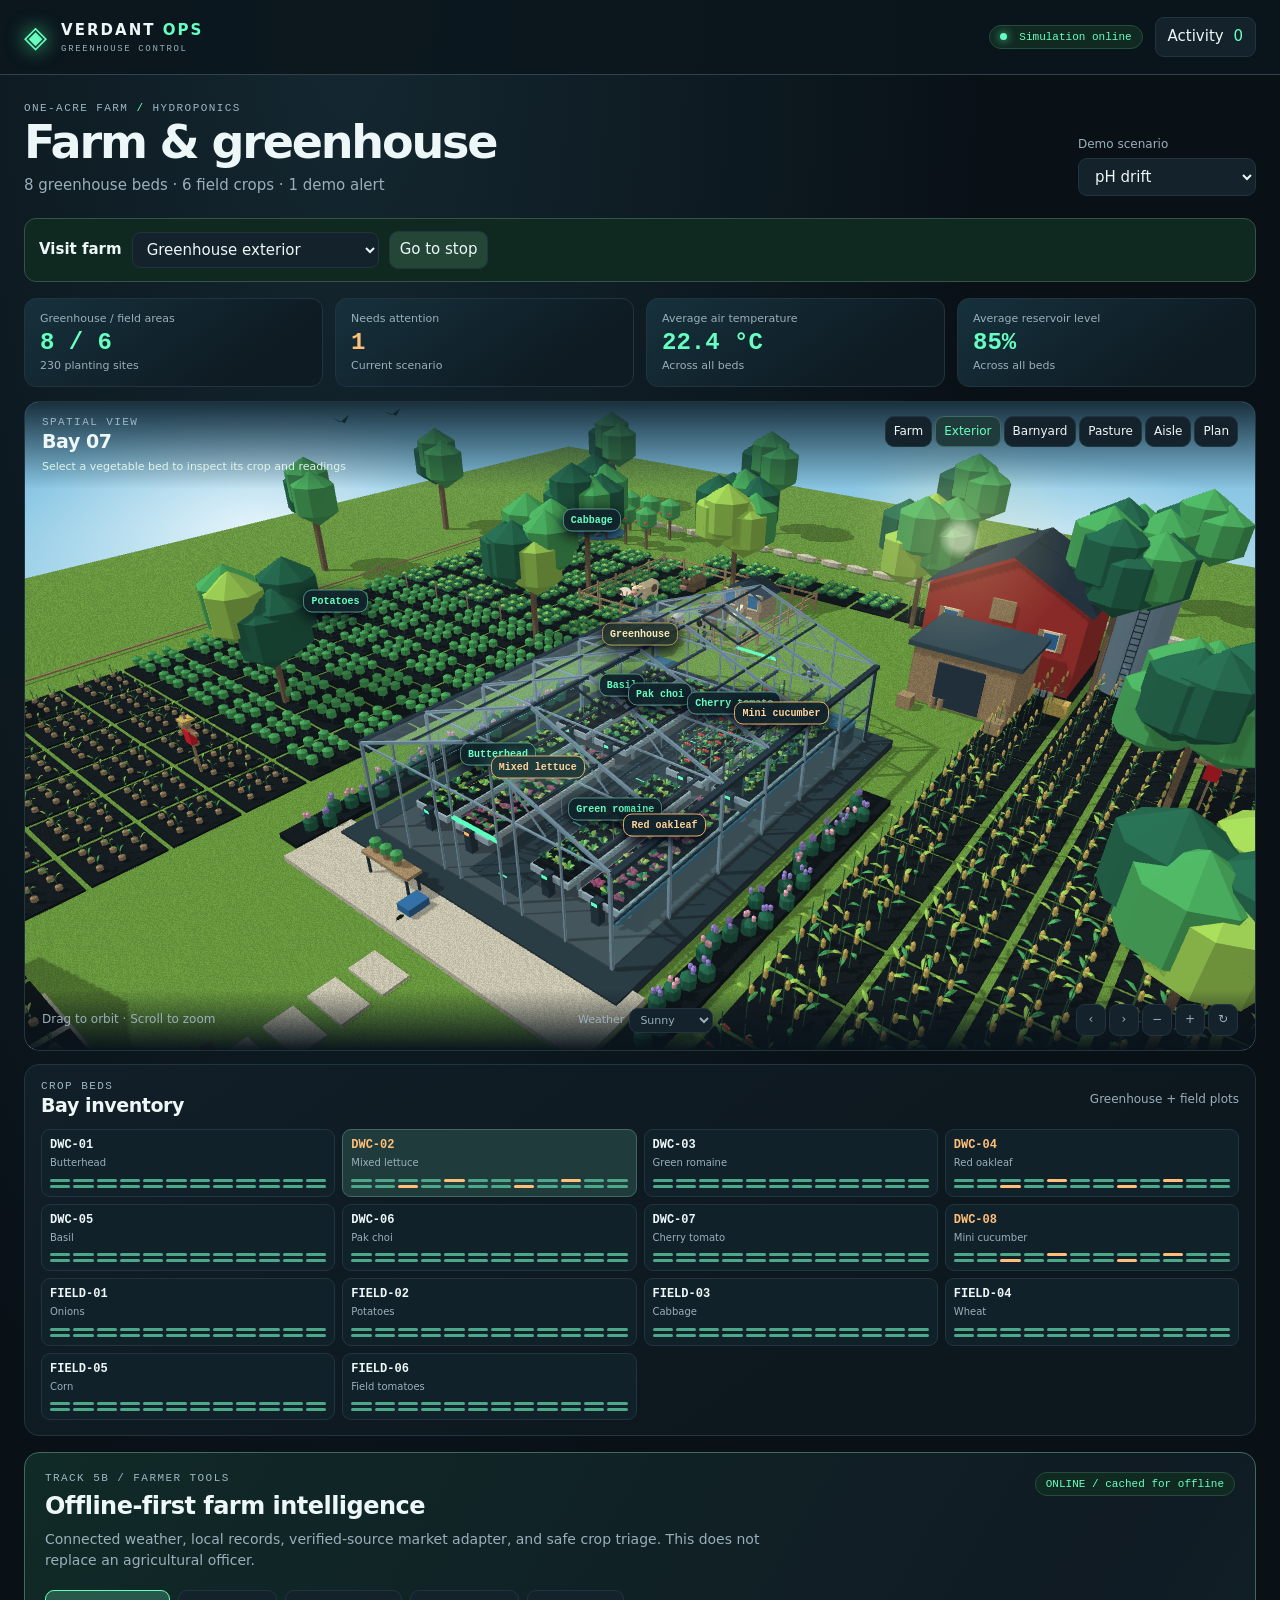
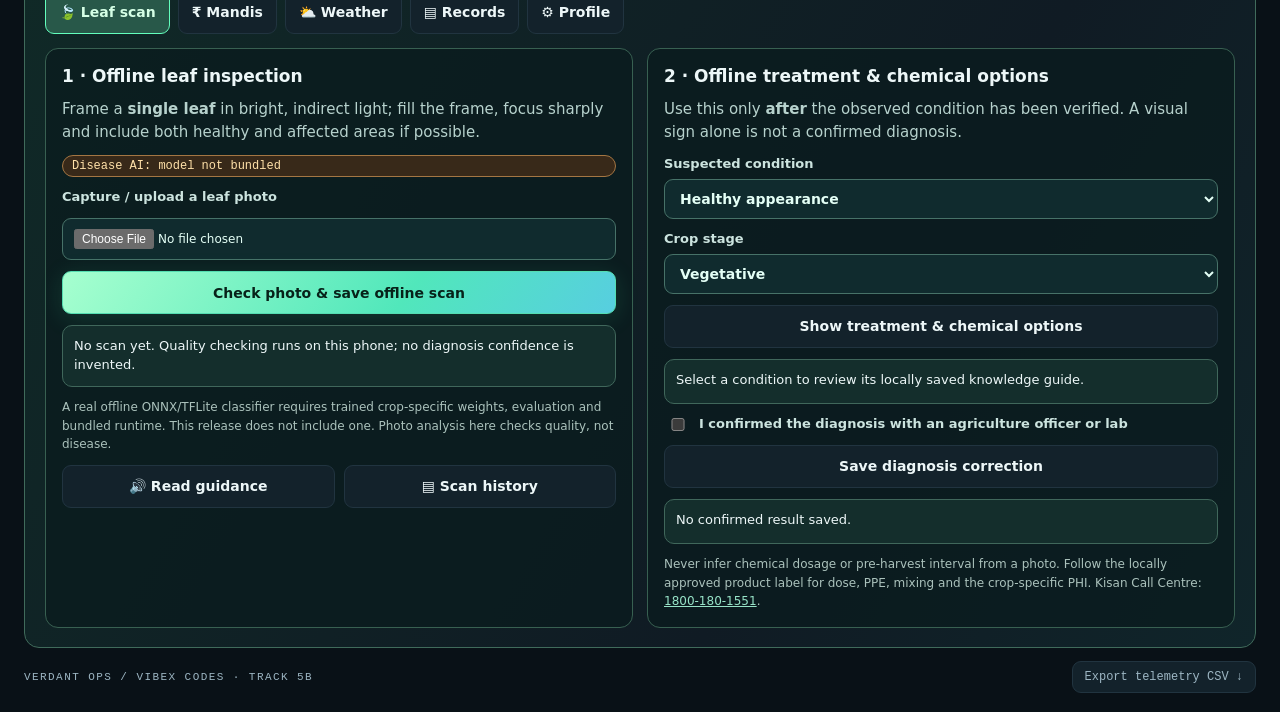
==== index.html @ 09e9c7d3 "Track 5B final release: walkable original 3D farm, crop diagnostics panels, offline tools, browser c" ====
<!doctype html>
<html lang="en"><head><meta charset="utf-8"><meta name="viewport" content="width=device-width,initial-scale=1"><meta name="theme-color" content="#0a1218"><title>Verdant Ops · Greenhouse Control</title><meta name="description" content="Interactive hydroponic greenhouse digital twin."><link rel="manifest" href="manifest.webmanifest"><link rel="icon" href="icons/verdant.svg" type="image/svg+xml"><link rel="stylesheet" href="style.css"><link rel="stylesheet" href="intelligence.css"></head>
<body>
<header class="top"><div class="brand"><span class="mark" aria-hidden="true">◈</span><div>VERDANT <b>OPS</b><small>GREENHOUSE CONTROL</small></div></div><div class="topright"><span class="badge"><i></i> Simulation online</span><button id="activity">Activity <span id="count">0</span></button></div></header>
<main>
<section class="intro"><div><div class="eyebrow">ONE-ACRE FARM <span> / </span> HYDROPONICS</div><h1>Farm & greenhouse</h1><p id="summary">Monitoring eight crop beds in Bay 07.</p></div><div class="scenario"><label for="scenario">Demo scenario</label><select id="scenario"><option value="drift">pH drift</option><option value="heat">Heat spike</option><option value="normal">Normal operation</option></select></div></section>
<nav class="visit" aria-label="Farm tour"><label for="visit-stop">Visit farm</label><select id="visit-stop"><optgroup label="Farmstead"><option value="farm">One-acre overview</option><option value="orbit" selected>Greenhouse exterior</option><option value="aisle">Inside greenhouse</option><option value="yard">Barnyard and machinery</option><option value="pasture">Animal pasture</option><option value="plan">Greenhouse floor plan</option></optgroup><optgroup id="visit-plots" label="Outdoor crop plots"></optgroup></select><button id="visit-go" type="button">Go to stop</button></nav><section class="bay-stats" aria-label="Greenhouse-wide simulated statistics">
<div><span>Greenhouse / field areas</span><strong>8 / 6</strong><small>230 planting sites</small></div>
<div><span>Needs attention</span><strong id="needs-attention">1</strong><small>Current scenario</small></div>
<div><span>Average air temperature</span><strong id="bay-temp"></strong><small>Across all beds</small></div>
<div><span>Average reservoir level</span><strong id="bay-water"></strong><small>Across all beds</small></div>
</section>
<div class="workspace">
<section class="viewport" aria-labelledby="scene-title">
<div class="viewport-top"><div><div class="eyebrow">SPATIAL VIEW</div><h2 id="scene-title">Bay 07</h2><p class="select-hint">Select a vegetable bed to inspect its crop and readings</p></div><div class="seg" id="views" aria-label="Camera view"><button data-view="farm" aria-pressed="false">Farm</button><button data-view="orbit" aria-pressed="true">Exterior</button><button data-view="yard" aria-pressed="false">Barnyard</button><button data-view="pasture" aria-pressed="false">Pasture</button><button data-view="aisle" aria-pressed="false">Aisle</button><button data-view="plan" aria-pressed="false">Plan</button></div></div>
<div class="weather-overlay" aria-hidden="true"></div><canvas id="bird-flight" aria-hidden="true"></canvas><canvas id="farm-gl" aria-hidden="true" hidden></canvas><canvas id="scene" aria-label="Three-dimensional greenhouse with eight crop beds"></canvas><div id="pins" aria-label="Inspect crops and farm features"></div>
<div class="viewport-bottom"><span id="scene-help">Drag to orbit · Scroll to zoom</span><label class="weather-control">Weather <select id="scene-weather"><option value="sunny">Sunny</option><option value="overcast">Overcast</option><option value="rain">Rain</option></select></label><div class="walk-controls" id="walk-controls" hidden aria-label="Walk inside greenhouse"><button id="walk-back" aria-label="Walk backward">↓ Back</button><button id="walk-forward" aria-label="Walk forward">↑ Walk</button><button id="walk-near" aria-label="Walk closer to selected vegetable">Go to crop</button><span id="walk-distance">Entrance</span></div><div class="camera-buttons" aria-label="Camera controls"><button id="left" aria-label="Rotate left">‹</button><button id="right" aria-label="Rotate right">›</button><button id="zoomout" aria-label="Zoom out">−</button><button id="zoomin" aria-label="Zoom in">+</button><button id="home" aria-label="Reset camera">↻</button></div></div>
</section>
<aside class="side feature-panel" id="feature-panel" hidden aria-labelledby="feature-name"><button id="close-feature" aria-label="Close feature details">Close ×</button><img id="feature-image" class="crop-image" alt=""><div class="panel"><div class="eyebrow">Farm feature</div><h2 id="feature-name"></h2><p id="feature-description"></p></div></aside><aside class="side" id="crop-dashboard" hidden><button id="close-crop" aria-label="Close crop dashboard">Close ×</button><img id="crop-image" class="crop-image" alt=""><p id="crop-description"></p><div class="crop-inspection-flags"><strong id="crop-health-label" role="status">Inspect crop</strong><span class="muted" id="crop-health-note">Simulation flag only</span><button id="walk-to-crop" type="button" hidden>Walk closer to this crop</button></div>
<section class="panel sensors"><div class="panelhead"><div><div class="eyebrow" id="zone-id"></div><h2 id="zone-name"></h2></div><span id="zone-state" class="status"></span></div><div id="readings" class="readings" aria-label="Sensor readings"></div></section>
<section class="panel health"><div class="eyebrow">PLANT HEALTH ASSISTANT</div><h2 id="health-title">Inspect this crop</h2><p class="muted">Offline symptom triage · rule-based demo</p><label for="leaf-photo">Upload a leaf photo</label><input type="file" id="leaf-photo" accept="image/*"><label for="camera-photo">Take a photo</label><input type="file" id="camera-photo" accept="image/*" capture="environment"><small>On supported phones, Take a photo opens the camera. On desktop, select a photo from your files.</small><img id="leaf-preview" alt="Uploaded leaf for inspection" hidden><label for="symptom">Observed symptom</label><select id="symptom"><option value="spots">Leaf spots</option><option value="yellow">Yellowing leaves</option><option value="wilt">Wilting</option><option value="pests">Visible pests</option></select><button id="inspect-plant" class="primary">Review this plant</button><p id="health-advice" role="status"></p><small>The photo is previewed locally. A trained disease model and verified treatment recommendations are pending.</small></section>
<section class="panel health"><div class="eyebrow">MANDI COMPARISON</div><h2>Compare local offers</h2><p class="muted" id="offer-crop"></p><form id="offer-form" class="health"><label for="market">Mandi name</label><input id="market" required maxlength="60" placeholder="Enter a nearby mandi"><label for="price">Offered price (₹/kg)</label><input id="price" type="number" required min="0.01" max="100000" step="0.01"><label for="transport">Transport cost (₹/kg)</label><input id="transport" type="number" required min="0" max="100000" step="0.01" value="0"><button class="primary">Compare offer</button></form><ol id="offer-list" aria-live="polite"></ol><small>Uses the quotes you enter. Net price deducts transport. Live rates are pending.</small></section>
<section class="panel response"><div class="eyebrow">OPERATOR ACTION</div><h2 id="action-title"></h2><p id="action-copy"></p><button id="respond" class="primary"></button><div id="result" role="status"></div></section>
</aside>
<section class="panel beds"><div class="panelhead"><div><div class="eyebrow">CROP BEDS</div><h2>Bay inventory</h2></div><span class="muted">Greenhouse + field plots</span></div><div id="bed-list"></div></section>
<section class="panel trends" id="crop-trends" hidden><div class="panelhead"><div><div class="eyebrow" id="trend-legend">SENSOR HISTORY</div><h2 id="trend-title">pH trend</h2></div><div class="seg" id="ranges" aria-label="Chart range"><button data-range="1" aria-pressed="false">1 h</button><button data-range="24" aria-pressed="true">24 h</button><button data-range="168" aria-pressed="false">7 d</button></div></div><canvas id="chart" role="img" aria-label="Simulated sensor history"></canvas><div class="axis"><span id="range-label"></span><span>NOW</span></div></section>
</div>
<section class="agri-hub panel" id="farmer-tools" aria-label="Farmer intelligence tools"><div class="hub-head"><div><div class="eyebrow">TRACK 5B / FARMER TOOLS</div><h2>Offline-first farm intelligence</h2><p>Connected weather, local records, verified-source market adapter, and safe crop triage. This does not replace an agricultural officer.</p></div><span class="status" id="offline-status">Checking connection</span></div><div class="hub-tabs" id="hub-tabs" role="tablist" aria-label="Farmer tools"><button type="button" role="tab" aria-selected="true" data-hub="diagnose">🍃 Leaf scan</button><button type="button" role="tab" aria-selected="false" data-hub="markets">₹ Mandis</button><button type="button" role="tab" aria-selected="false" data-hub="weather">⛅ Weather</button><button type="button" role="tab" aria-selected="false" data-hub="records">▤ Records</button><button type="button" role="tab" aria-selected="false" data-hub="profile">⚙ Profile</button></div><div id="hub-panels"></div></section>
<footer><span>VERDANT OPS / VIBEX CODES · TRACK 5B</span><button id="download">Export telemetry CSV ↓</button></footer>
</main>
<dialog id="log"><div class="panelhead"><div><div class="eyebrow">BAY 07</div><h2>Activity log</h2></div><button id="close-log" aria-label="Close activity log">×</button></div><p class="muted">Simulation events are stored in this browser.</p><ol id="entries"></ol></dialog>
<dialog id="confirm"><div class="eyebrow">SIMULATOR</div><h2 id="confirm-title"></h2><p id="confirm-copy"></p><div class="dialog-actions"><button id="cancel">Cancel</button><button class="primary" id="apply">Run simulation</button></div></dialog>
<script defer>window.__verdantGeometryParts=[];</script><script defer src="assets/geometry-parts/part-01.js"></script><script defer src="assets/geometry-parts/part-02.js"></script><script defer src="assets/geometry-parts/part-03.js"></script><script defer src="assets/geometry-parts/part-04.js"></script><script defer src="assets/geometry-parts/part-05.js"></script><script defer src="assets/geometry-parts/part-06.js"></script><script defer src="assets/geometry-parts/part-07.js"></script><script defer src="assets/geometry-parts/part-08.js"></script><script defer src="assets/geometry-parts/part-09.js"></script><script defer src="assets/geometry-bootstrap.js"></script><script defer src="farm-renderer.js"></script><script defer src="app.js"></script><script defer src="intelligence.js"></script>
</body></html>
---- style.css ----
:root{color-scheme:dark;--bg:#091117;--panel:#0d1820;--line:#213440;--text:#edf7f8;--muted:#9aafba;--mint:#67ffc1;--amber:#ffbf78;--pink:#ff91de;--cyan:#74e6fc;font:15px/1.45 "Segoe UI",system-ui,sans-serif}
*{box-sizing:border-box}body{margin:0;background:radial-gradient(ellipse at 27% 0,#142730 0,transparent 48%),var(--bg);color:var(--text)}
button,select{font:inherit;color:inherit;background:#13222b;border:1px solid var(--line);border-radius:9px;padding:8px 12px;cursor:pointer}button:hover,select:hover{border-color:var(--mint);color:var(--mint)}button:disabled{opacity:.55;cursor:default}button:focus-visible,select:focus-visible{outline:2px solid var(--cyan);outline-offset:3px}button[aria-pressed=true]{background:#203b3b;color:var(--mint);border-color:#416864}
.top{padding:17px max(24px,calc((100vw - 1460px)/2));border-bottom:1px solid #30424b;background:#0b151cdd;display:flex;justify-content:space-between;align-items:center;gap:10px}
.brand,.topright,.badge,.panelhead,.viewport-top,.viewport-bottom,.intro,footer{display:flex;align-items:center;justify-content:space-between;gap:12px}.brand{justify-content:start;font-weight:800;letter-spacing:.135em}.brand b{color:var(--mint)}.brand small{display:block;color:var(--muted);font:9px ui-monospace,monospace;letter-spacing:.18em;margin-top:3px}.mark{color:var(--mint);font-size:30px;line-height:1;text-shadow:0 0 20px #4aff9c}
.badge,.status{color:var(--mint);background:#102921;border:1px solid #254d3e;padding:5px 10px;border-radius:30px;font:11px ui-monospace,monospace;white-space:nowrap}.badge i{width:7px;height:7px;border-radius:50%;background:var(--mint);box-shadow:0 0 10px var(--mint)}.status.warn{color:var(--amber);background:#31241b;border-color:#664b33}#count{color:var(--mint);margin-left:5px}
main{max-width:1508px;margin:auto;padding:27px 24px 15px}.intro{margin-bottom:22px;align-items:end}h1,h2,p{margin:0}h1{font-size:clamp(29px,3.6vw,53px);line-height:1.08;font-weight:650;letter-spacing:-.048em;margin:4px 0 7px}h2{font-size:19px;letter-spacing:-.022em}.eyebrow,.axis,footer{font:11px ui-monospace,monospace;letter-spacing:.13em;color:#9db6c3}.eyebrow span{color:var(--mint)}p,.muted,.scenario label{color:var(--muted)}.scenario label{display:block;font-size:12px;margin-bottom:5px}
.workspace{display:grid;grid-template-columns:minmax(0,2.25fr) minmax(292px,1fr);gap:13px}.viewport,.panel{border:1px solid var(--line);border-radius:15px;overflow:hidden}.viewport{background:#0c1822 url(assets/greenhouse.jpg) center/cover;position:relative;min-height:500px;display:grid;grid-template-rows:auto 1fr auto;isolation:isolate}.viewport:before{content:"";position:absolute;inset:0;z-index:-1;background:radial-gradient(ellipse at 50% 48%,#1d3e49 0,#0c1721 68%);opacity:.87}#scene{position:absolute;inset:0;width:100%;height:100%;touch-action:pan-y;cursor:grab;z-index:-1}#scene:active{cursor:grabbing}.viewport-top,.viewport-bottom{padding:14px 17px;pointer-events:none;z-index:2}.viewport-top{grid-row:1;align-items:start;background:linear-gradient(#09131be8,transparent)}.viewport-bottom{grid-row:3;background:linear-gradient(transparent,#09131bfa);color:var(--muted);font-size:12px}.viewport button{pointer-events:auto}.camera-buttons,.seg{display:flex;gap:3px}.camera-buttons button,.seg button{font-size:12px;padding:6px 8px}.camera-buttons button{min-width:30px}#pins{position:absolute;inset:0;pointer-events:none}.pin{position:absolute;transform:translate(-50%,-50%);font:700 11px ui-monospace,monospace;background:#11232bf5;color:var(--mint);border-color:#4d8b7e;box-shadow:0 4px 15px #001;white-space:nowrap}.pin.warn{color:var(--amber);border-color:#b37e4c}.pin[aria-pressed=true]{box-shadow:0 0 20px #61ffbe55}
.side{display:grid;align-content:start;gap:13px}.panel{background:linear-gradient(145deg,#111f28,#0d171e 68%);padding:15px 16px}.panelhead{align-items:center}.readings{display:grid;gap:2px;margin-top:10px}.reading{width:100%;display:flex;align-items:center;gap:9px;text-align:left;border-radius:6px;padding:6px 8px;background:transparent;border-color:transparent}.reading .orb{width:7px;height:7px;background:var(--reading);border-radius:50%;box-shadow:0 0 10px var(--reading)}.reading .value{margin-left:auto;font:600 17px ui-monospace,monospace}.reading small{font-size:11px;color:var(--muted);min-width:25px;text-align:right}.reading.warn .value{color:var(--amber)}
.response{border-color:#394938}.response h2{margin:4px 0}.response p{font-size:13px;min-height:38px}.primary{margin-top:12px;width:100%;border-color:#54ddb1;background:linear-gradient(125deg,#a6ffcf,#51e7bb 62%,#57cee0);color:#072219;font-weight:750;box-shadow:0 4px 24px #43fdab21}.primary:hover{color:#072219;background:#b0ffe0}#result:empty{display:none}#result{margin-top:8px;color:var(--mint);font-size:12px}
.beds .muted{font-size:12px}#bed-list{display:grid;grid-template-columns:repeat(4,1fr);gap:7px;margin-top:10px}.bed-button{text-align:left;padding:8px;background:#11212a;min-width:0}.bed-button strong,.bed-button small{display:block}.bed-button strong{font:600 12px ui-monospace,monospace}.bed-button small{font-size:10px;color:var(--muted);margin-top:4px}.bed-button.warn strong{color:var(--amber)}.dots{margin-top:8px;display:grid;grid-template-columns:repeat(12,1fr);gap:3px}.dots i{height:3px;background:#4da889;border-radius:2px}.warn .dots i:nth-child(5n){background:var(--amber)}#chart{width:100%;height:104px;display:block;margin-top:7px}.axis{display:flex;justify-content:space-between;font-size:9px;margin-left:34px}footer{margin-top:13px;flex-wrap:wrap}footer button{letter-spacing:0;font-size:12px}
dialog{color:var(--text);background:#112029;border:1px solid #3b5965;border-radius:15px;width:min(510px,calc(100vw - 26px));padding:22px;box-shadow:0 24px 100px #000}dialog::backdrop{background:#050b10bb}dialog p{margin:9px 0}.dialog-actions{display:flex;gap:8px;justify-content:end;margin-top:12px}.dialog-actions .primary{margin:0;width:auto}#entries{padding-left:21px;max-height:55vh;overflow:auto}#entries li{padding:7px 0;border-bottom:1px solid var(--line)}#entries time{display:block;font:11px ui-monospace,monospace;color:var(--muted)}
@media(max-width:850px){.workspace{grid-template-columns:1fr}.viewport{min-height:420px}.side{grid-template-columns:1fr 1fr}.intro{align-items:flex-start}}
@media(max-width:550px){main{padding:19px 10px}.top{padding:12px 10px}.badge{font-size:0;padding:8px}.intro{display:block}.scenario{margin-top:12px}.scenario label{display:inline;margin-right:8px}.viewport{min-height:355px}.viewport-top,.viewport-bottom,.panel{padding:11px}.side{grid-template-columns:1fr}.pin{padding:4px 5px}.beds #bed-list{grid-template-columns:repeat(2,1fr)}}
.viewport.fallback:before{opacity:.18}

.bay-stats{display:grid;grid-template-columns:repeat(4,1fr);gap:12px;margin-bottom:14px}
.bay-stats>div{display:grid;gap:2px;padding:12px 15px;border:1px solid var(--line);border-radius:12px;background:linear-gradient(145deg,#16313c,#0e1b23 75%)}
.bay-stats span,.bay-stats small{color:var(--muted);font-size:11px}.bay-stats strong{font:700 24px ui-monospace,monospace;color:var(--mint)}.bay-stats div:nth-child(2) strong{color:var(--amber)}
.reading small{min-width:52px}.reading{padding-block:4px}.reading .value{font-size:15px}.viewport{min-height:560px}
@media(max-width:850px){.viewport{min-height:425px}}@media(max-width:550px){.bay-stats{grid-template-columns:repeat(2,1fr);gap:7px}.viewport{min-height:355px}}
.viewport.interactive{background-image:none}.viewport.interactive:before{opacity:1}

.viewport.interactive:before{background:linear-gradient(180deg,#b5deed,#e6f0d9 60%,#7ea65b);opacity:1}.viewport-top{background:linear-gradient(#10212be6,transparent)}

[hidden]{display:none!important}
.workspace{grid-template-columns:1fr}
.workspace.inspecting{grid-template-columns:minmax(0,2.25fr) minmax(292px,1fr)}
.viewport{min-height:650px}.beds{grid-column:1}.side{grid-column:2;grid-row:1 / span 2}.trends{grid-column:1}
.crop-image{width:100%;height:145px;object-fit:cover;border-radius:12px;border:1px solid var(--line)}
#crop-description{font-size:12px;padding:0 5px}#close-crop{justify-self:end}
.select-hint{font-size:11px;color:#def4e7;margin-top:4px}
.pin{font-size:10px;padding:5px 7px}.viewport.interactive:before{background:linear-gradient(#83bfde,#cceaf1 50%,#eaf2d6)}
@media(max-width:850px){.workspace.inspecting{grid-template-columns:1fr}.side{grid-column:1;grid-row:auto;grid-template-columns:1fr}.viewport{min-height:480px}}

.health{display:grid;gap:9px}.health label,.health small{font-size:12px;color:var(--muted)}
.health p{font-size:13px}.health input{width:100%;font-size:12px}#leaf-preview{max-width:100%;max-height:180px;object-fit:contain}
.side{max-height:1100px;overflow:auto;scrollbar-color:#477368 #12212a}
@media(max-width:850px){.side{max-height:none}}


#bird-flight{position:absolute;inset:0;width:100%;height:100%;pointer-events:none;z-index:0}
.side{grid-auto-rows:max-content}

#views{flex-wrap:wrap;justify-content:flex-end;max-width:420px}
.viewport.interactive:before{background:radial-gradient(ellipse at 19% 20%,#f6fdffd8 0%,transparent 17%),radial-gradient(ellipse at 82% 27%,#effbffd6 0%,transparent 18%),linear-gradient(#73bade,#d6f1f7 57%,#e7efd3)}
@media(max-width:650px){#views{max-width:205px}.viewport-top{gap:6px}}

.weather-control{pointer-events:auto;display:flex;align-items:center;gap:5px;font-size:11px}
.weather-control select{padding:4px 6px;font-size:11px}
.weather-overlay{position:absolute;inset:0;pointer-events:none;z-index:1}
.viewport[data-weather="overcast"]:before,.viewport[data-weather="rain"]:before{background:linear-gradient(#697f92,#c5d1d2 63%,#a8b29c)}
.viewport[data-weather="overcast"] .weather-overlay{background:#68788327}
.viewport[data-weather="rain"] .weather-overlay{background:repeating-linear-gradient(107deg,transparent 0 22px,#dcf5ff55 23px,transparent 24px 48px);background-size:68px 72px;animation:rainfall .55s linear infinite;box-shadow:inset 0 0 150px #263c5555}
@keyframes rainfall{to{background-position:0 72px}}
@media(prefers-reduced-motion:reduce){.weather-overlay{animation:none!important}}
@media(max-width:500px){.viewport-bottom{flex-wrap:wrap}.weather-control{margin-left:auto}}
.viewport:not([data-weather="rain"]):not([data-weather="overcast"]) .weather-overlay{background:radial-gradient(circle at 76% 21%,#fffddd99 0 1%,#ffefaa35 2%,transparent 11%)}

.visit{display:flex;align-items:center;gap:10px;flex-wrap:wrap;margin:0 0 16px;padding:12px 14px;border:1px solid #365348;border-radius:12px;background:#102920}.visit label{font-weight:700}.visit select,.visit button{padding:7px 10px}.visit button{background:#234637}

.viewport[data-weather="rain"] .weather-overlay{background:linear-gradient(#243e5555,#48606b1a 62%,#142e3d48);animation:none;box-shadow:inset 0 0 100px #15263c45}
.viewport[data-weather="rain"] #scene{filter:saturate(.79) brightness(.83)}
.viewport[data-weather="overcast"] #scene{filter:saturate(.89) brightness(.94)}

#crop-dashboard,.feature-panel{padding:12px;border:1px solid #69877e60;border-radius:14px;background:linear-gradient(145deg,#244538c7,#0c1f23d4);box-shadow:0 14px 36px #0003}
#crop-dashboard .panel,.feature-panel .panel{background:#0c1d2194;border-color:#739d913d}
.feature-pin{color:#f9e8b8;border-color:#a28c57;background:#23312be8}
.feature-panel .crop-image{height:auto;aspect-ratio:16/10}

#farm-gl{position:absolute;inset:0;width:100%;height:100%;z-index:-1;pointer-events:none}
.viewport[data-weather="rain"] #farm-gl{filter:saturate(.79) brightness(.83)}
.viewport[data-weather="overcast"] #farm-gl{filter:saturate(.89) brightness(.94)}

/* Scene-safe overlays: camera control and inspection badges; no geometry, materials or layout columns changed */
.walk-controls{display:flex;align-items:center;gap:5px;pointer-events:auto;flex-wrap:wrap;max-width:350px}
.walk-controls button{padding:7px 9px;font-size:13px;background:#102d30e8;border-color:#4aa68b;min-height:39px;touch-action:manipulation}
#walk-distance{color:#dbfbea;font-size:12px;white-space:nowrap}
.crop-inspection-flags{display:flex;align-items:center;gap:8px;flex-wrap:wrap;background:#112b2a;border:1px solid #365951;border-radius:9px;padding:9px 11px}
#crop-health-label{font-size:12px;color:#9ef3ca}.crop-inspection-flags .mould-flag{color:#ffc078}
.crop-inspection-flags .muted{font-size:11px}
#walk-to-crop{font-size:12px;border-color:#4aa68b;background:#174036;margin-left:auto}
.pin.warn{border-color:#e5ac67;color:#ffd29b}
@media(max-width:650px){.walk-controls{order:3;width:100%;max-width:none}.viewport-bottom{gap:6px}.walk-controls button{flex:1}.viewport{min-height:500px}}
---- intelligence.css ----
/* Farm intelligence is placed below the existing 3D viewport; model/layout are unchanged. */
.agri-hub{margin-top:16px;padding:19px 20px;border-color:#406b5b;background:linear-gradient(120deg,#102a27,#101b24 67%,#10252a)}
.hub-head{display:flex;justify-content:space-between;align-items:start;gap:16px;flex-wrap:wrap}.hub-head h2{font-size:24px;margin:5px 0}.hub-head p{max-width:760px;font-size:14px}.hub-tabs{display:flex;gap:8px;flex-wrap:wrap;margin:20px 0 14px}.hub-tabs button{min-height:44px;font-weight:650;font-size:14px;padding:9px 13px}.hub-tabs button[aria-selected="true"]{background:#285849;color:#d5ffe6;border-color:#63ffbd}
.hub-panel{display:grid;grid-template-columns:repeat(2,minmax(0,1fr));gap:14px}.hub-panel[hidden]{display:none!important}
.hub-card{background:#0a1b1ec7;border:1px solid #386051;border-radius:13px;padding:16px;min-width:0;display:grid;align-content:start;gap:11px}.hub-card h3{font-size:17px;line-height:1.3;margin:0}.hub-card p,.hub-card small{color:#b7d2cd;line-height:1.55}.hub-card label{display:grid;gap:5px;font-weight:600;font-size:13px;color:#cce4df}.hub-card input,.hub-card select,.hub-card textarea{min-width:0;width:100%;border:1px solid #477268;color:#e4fff6;padding:10px 11px;border-radius:9px;background:#102b2e;font:inherit;font-size:14px}.hub-card input[type=file]{font-size:12px}.hub-card button{min-height:43px;font-weight:650;font-size:14px}.hub-card button.primary{margin:0}.hub-card input[type=checkbox]{width:20px;accent-color:#66e9ad}.hub-inline{display:flex;flex-wrap:wrap;gap:9px;align-items:end}.hub-inline>label{flex:1;min-width:120px}.hub-grid{display:grid;grid-template-columns:repeat(2,minmax(0,1fr));gap:9px}.hub-message{border:1px solid #40675b;background:#142e2c;border-radius:10px;padding:11px;font-size:13px;white-space:pre-wrap;min-height:45px}.hub-message.warn{border-color:#a37b47;color:#ffdda2}.hub-list{display:grid;gap:9px;max-height:360px;overflow:auto}.hub-result{background:#122729;border:1px solid #34554c;border-radius:10px;padding:11px;display:grid;gap:4px}.hub-result strong{color:#8af5c5}.hub-result small{font-size:12px}.hub-kicker{color:#8dffe3;text-transform:uppercase;font:600 11px ui-monospace,monospace;letter-spacing:.11em}.hub-card .source-note{font-size:12px;color:#abc2bc}.hub-card .source-note a{color:#97e3c7}.hub-leaf-preview{display:block;max-width:100%;max-height:260px;border-radius:9px;object-fit:contain;border:1px solid #335b52;background:#071718}.hub-leaf-preview[hidden]{display:none}.hub-cols{display:flex;flex-direction:column;gap:8px}.hub-full{grid-column:1/-1}.hub-chip{border:1px solid #4f816d;border-radius:999px;padding:3px 9px;background:#18392f;color:#a6f5d0;display:inline-block;font:12px ui-monospace,monospace}.hub-chip.warning{color:#ffe1a9;border-color:#a47643;background:#382919}.hub-table{width:100%;border-collapse:collapse;font-size:13px}.hub-table th,.hub-table td{padding:9px 7px;border-bottom:1px solid #38524a;text-align:left;vertical-align:top}.hub-table th{color:#bce8d5}.hub-table td{word-break:break-word}.hub-scroll{overflow-x:auto}.hub-chart{display:block;width:100%;height:160px;background:#11272a;border:1px solid #365c51;border-radius:10px}.hub-card .toggle-label{display:flex;flex-direction:row;align-items:center;gap:8px}.hub-card details{border:1px solid #365c51;border-radius:9px;padding:10px}.hub-card summary{cursor:pointer;font-weight:650}.hub-card dl{display:grid;grid-template-columns:max-content 1fr;gap:5px 12px;margin:7px 0;font-size:13px}.hub-card dt{color:#96f2c7}.hub-card dd{margin:0}.hub-card output{color:#b8eacf}.hub-voice{display:flex;align-items:center;flex-wrap:wrap;gap:9px}.hub-voice button{flex:1}.visually-hidden{position:absolute!important;clip:rect(0,0,0,0);width:1px;height:1px;overflow:hidden;white-space:nowrap}
@media(max-width:850px){.hub-panel{grid-template-columns:1fr}.hub-head h2{font-size:21px}}
@media(max-width:480px){.agri-hub{padding:13px}.hub-grid{grid-template-columns:1fr}.hub-tabs button{flex:1 1 40%;font-size:13px;padding:8px}.hub-card{padding:11px}}
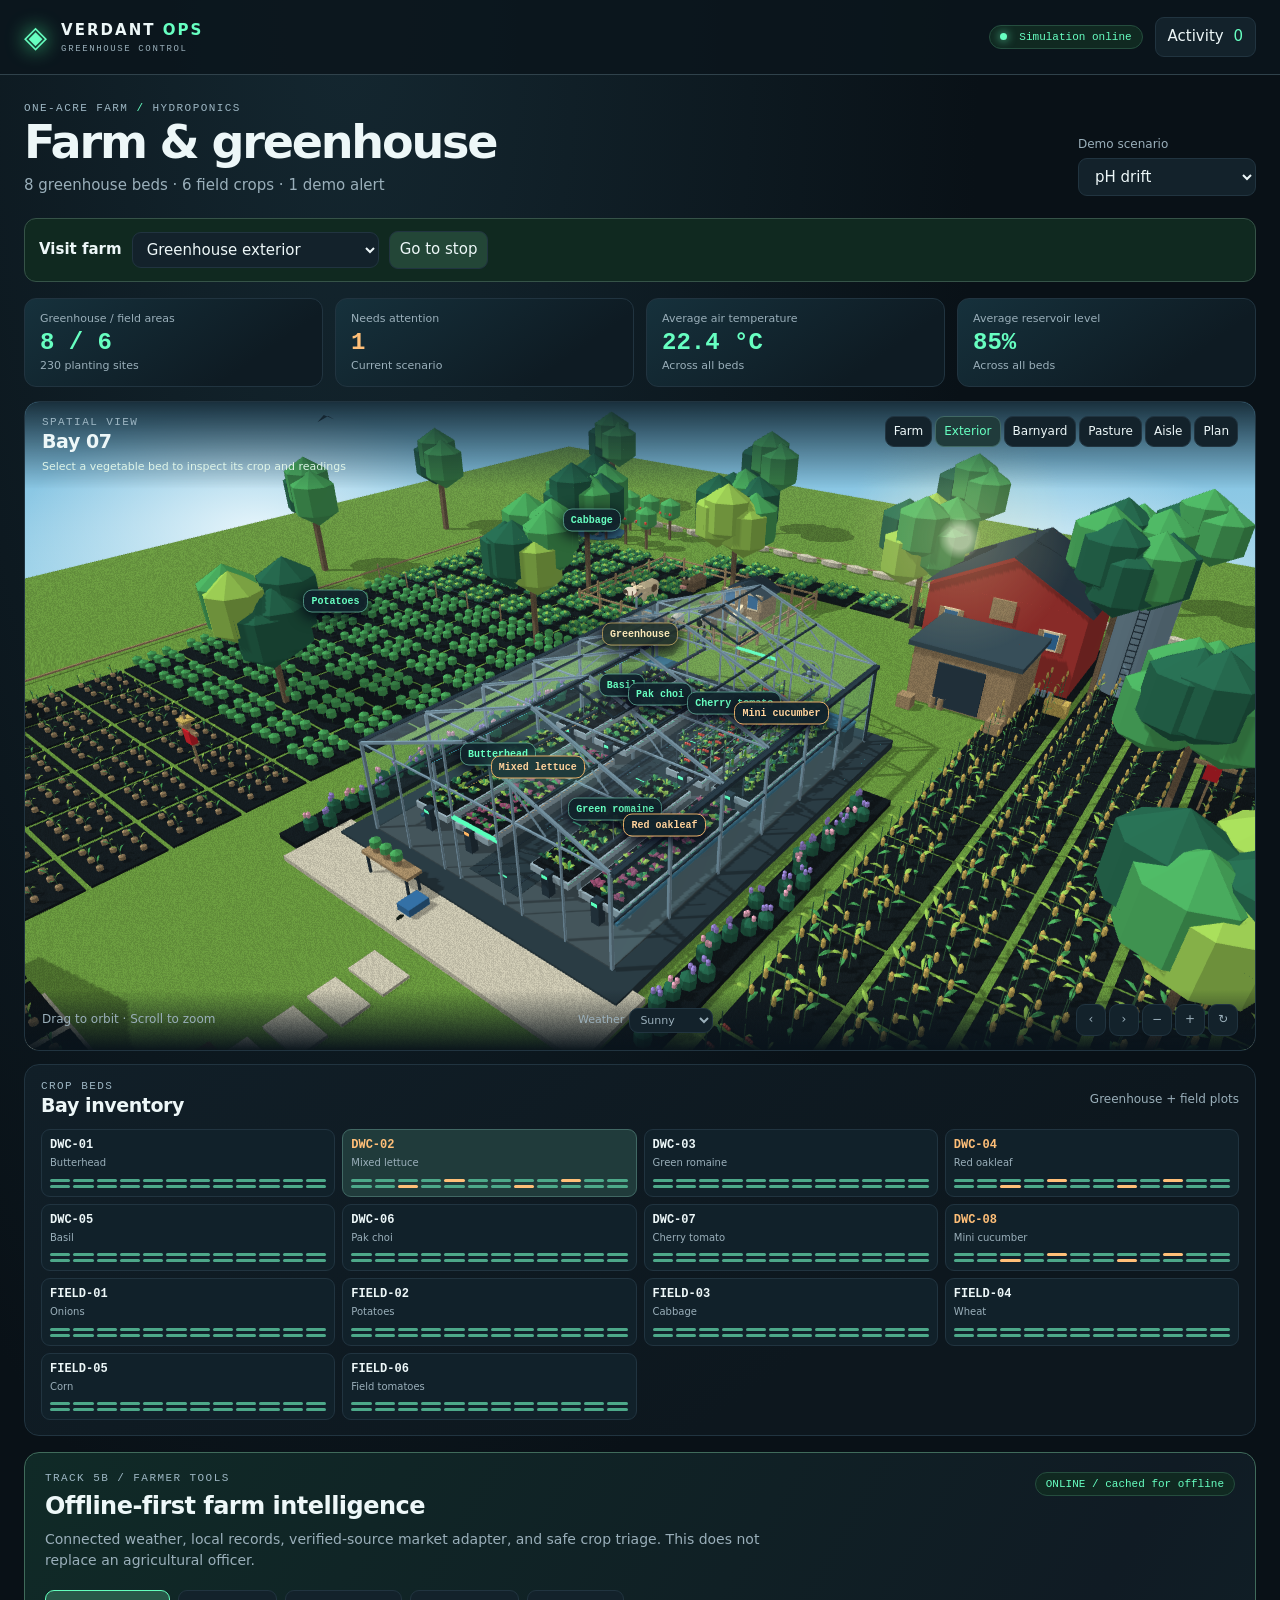
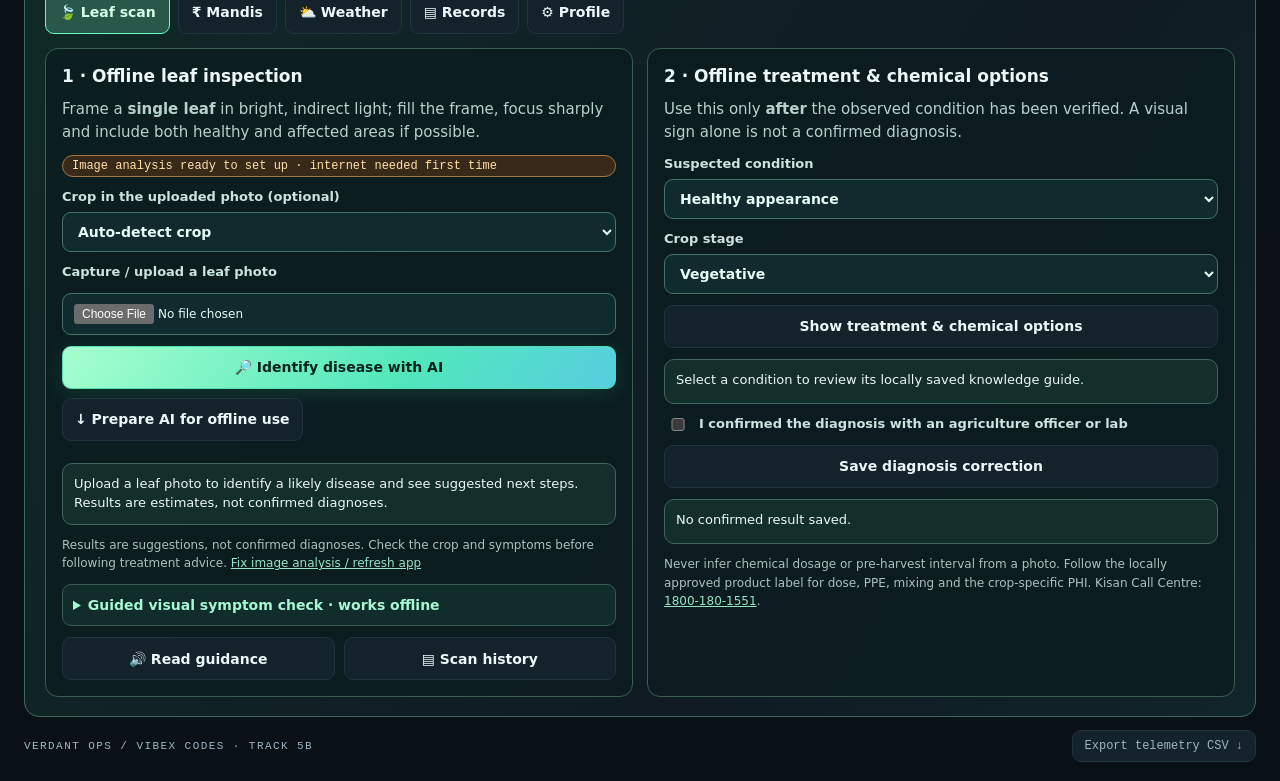
==== commit 299a13b6: "Fix stale offline app code: version scripts, refresh service worker, add safe cache repair page" ====
--- a/index.html
+++ b/index.html
@@ -30,7 +30,7 @@
 </main>
 <dialog id="log"><div class="panelhead"><div><div class="eyebrow">BAY 07</div><h2>Activity log</h2></div><button id="close-log" aria-label="Close activity log">×</button></div><p class="muted">Simulation events are stored in this browser.</p><ol id="entries"></ol></dialog>
 <dialog id="confirm"><div class="eyebrow">SIMULATOR</div><h2 id="confirm-title"></h2><p id="confirm-copy"></p><div class="dialog-actions"><button id="cancel">Cancel</button><button class="primary" id="apply">Run simulation</button></div></dialog>
-<script defer>window.__verdantGeometryParts=[];</script><script defer src="assets/geometry-parts/part-01.js"></script><script defer src="assets/geometry-parts/part-02.js"></script><script defer src="assets/geometry-parts/part-03.js"></script><script defer src="assets/geometry-parts/part-04.js"></script><script defer src="assets/geometry-parts/part-05.js"></script><script defer src="assets/geometry-parts/part-06.js"></script><script defer src="assets/geometry-parts/part-07.js"></script><script defer src="assets/geometry-parts/part-08.js"></script><script defer src="assets/geometry-parts/part-09.js"></script><script defer src="assets/geometry-bootstrap.js"></script><script defer src="farm-renderer.js"></script><script defer src="app.js"></script><script defer src="intelligence.js"></script>
+<script defer>window.__verdantGeometryParts=[];</script><script defer src="assets/geometry-parts/part-01.js"></script><script defer src="assets/geometry-parts/part-02.js"></script><script defer src="assets/geometry-parts/part-03.js"></script><script defer src="assets/geometry-parts/part-04.js"></script><script defer src="assets/geometry-parts/part-05.js"></script><script defer src="assets/geometry-parts/part-06.js"></script><script defer src="assets/geometry-parts/part-07.js"></script><script defer src="assets/geometry-parts/part-08.js"></script><script defer src="assets/geometry-parts/part-09.js"></script><script defer src="assets/geometry-bootstrap.js"></script><script defer src="farm-renderer.js"></script><script defer src="app.js?v=20261115-r7"></script><script defer src="intelligence.js?v=20261115-r7"></script>
 </body></html>
 
 
--- a/intelligence.css
+++ b/intelligence.css
@@ -5,3 +5,11 @@
 .hub-card{background:#0a1b1ec7;border:1px solid #386051;border-radius:13px;padding:16px;min-width:0;display:grid;align-content:start;gap:11px}.hub-card h3{font-size:17px;line-height:1.3;margin:0}.hub-card p,.hub-card small{color:#b7d2cd;line-height:1.55}.hub-card label{display:grid;gap:5px;font-weight:600;font-size:13px;color:#cce4df}.hub-card input,.hub-card select,.hub-card textarea{min-width:0;width:100%;border:1px solid #477268;color:#e4fff6;padding:10px 11px;border-radius:9px;background:#102b2e;font:inherit;font-size:14px}.hub-card input[type=file]{font-size:12px}.hub-card button{min-height:43px;font-weight:650;font-size:14px}.hub-card button.primary{margin:0}.hub-card input[type=checkbox]{width:20px;accent-color:#66e9ad}.hub-inline{display:flex;flex-wrap:wrap;gap:9px;align-items:end}.hub-inline>label{flex:1;min-width:120px}.hub-grid{display:grid;grid-template-columns:repeat(2,minmax(0,1fr));gap:9px}.hub-message{border:1px solid #40675b;background:#142e2c;border-radius:10px;padding:11px;font-size:13px;white-space:pre-wrap;min-height:45px}.hub-message.warn{border-color:#a37b47;color:#ffdda2}.hub-list{display:grid;gap:9px;max-height:360px;overflow:auto}.hub-result{background:#122729;border:1px solid #34554c;border-radius:10px;padding:11px;display:grid;gap:4px}.hub-result strong{color:#8af5c5}.hub-result small{font-size:12px}.hub-kicker{color:#8dffe3;text-transform:uppercase;font:600 11px ui-monospace,monospace;letter-spacing:.11em}.hub-card .source-note{font-size:12px;color:#abc2bc}.hub-card .source-note a{color:#97e3c7}.hub-leaf-preview{display:block;max-width:100%;max-height:260px;border-radius:9px;object-fit:contain;border:1px solid #335b52;background:#071718}.hub-leaf-preview[hidden]{display:none}.hub-cols{display:flex;flex-direction:column;gap:8px}.hub-full{grid-column:1/-1}.hub-chip{border:1px solid #4f816d;border-radius:999px;padding:3px 9px;background:#18392f;color:#a6f5d0;display:inline-block;font:12px ui-monospace,monospace}.hub-chip.warning{color:#ffe1a9;border-color:#a47643;background:#382919}.hub-table{width:100%;border-collapse:collapse;font-size:13px}.hub-table th,.hub-table td{padding:9px 7px;border-bottom:1px solid #38524a;text-align:left;vertical-align:top}.hub-table th{color:#bce8d5}.hub-table td{word-break:break-word}.hub-scroll{overflow-x:auto}.hub-chart{display:block;width:100%;height:160px;background:#11272a;border:1px solid #365c51;border-radius:10px}.hub-card .toggle-label{display:flex;flex-direction:row;align-items:center;gap:8px}.hub-card details{border:1px solid #365c51;border-radius:9px;padding:10px}.hub-card summary{cursor:pointer;font-weight:650}.hub-card dl{display:grid;grid-template-columns:max-content 1fr;gap:5px 12px;margin:7px 0;font-size:13px}.hub-card dt{color:#96f2c7}.hub-card dd{margin:0}.hub-card output{color:#b8eacf}.hub-voice{display:flex;align-items:center;flex-wrap:wrap;gap:9px}.hub-voice button{flex:1}.visually-hidden{position:absolute!important;clip:rect(0,0,0,0);width:1px;height:1px;overflow:hidden;white-space:nowrap}
 @media(max-width:850px){.hub-panel{grid-template-columns:1fr}.hub-head h2{font-size:21px}}
 @media(max-width:480px){.agri-hub{padding:13px}.hub-grid{grid-template-columns:1fr}.hub-tabs button{flex:1 1 40%;font-size:13px;padding:8px}.hub-card{padding:11px}}
+
+/* Readable manual symptom triage without affecting the original viewport or farm layout. */
+.hub-selfcheck{display:grid;gap:10px;background:#102c2b;border:1px solid #477065;border-radius:10px;padding:12px}
+.hub-selfcheck[open]{display:grid}.hub-selfcheck summary{cursor:pointer;font-size:14px;color:#a8f8d3;font-weight:700}
+.hub-selfcheck label{margin-top:9px}.hub-selfcheck button{margin-top:9px}
+
+/* Additional classification feedback stays below the original 3D scene. */
+.hub-predictions{display:grid;gap:9px;min-width:0}.hub-predictions:not(:empty){border:1px solid #4b7466;border-radius:12px;padding:11px;background:#112a29}.hub-predictions>strong{color:#a8fad6}.hub-predictions>.hub-result p{margin:3px 0 0}.hub-card button:disabled{opacity:.65;cursor:progress}
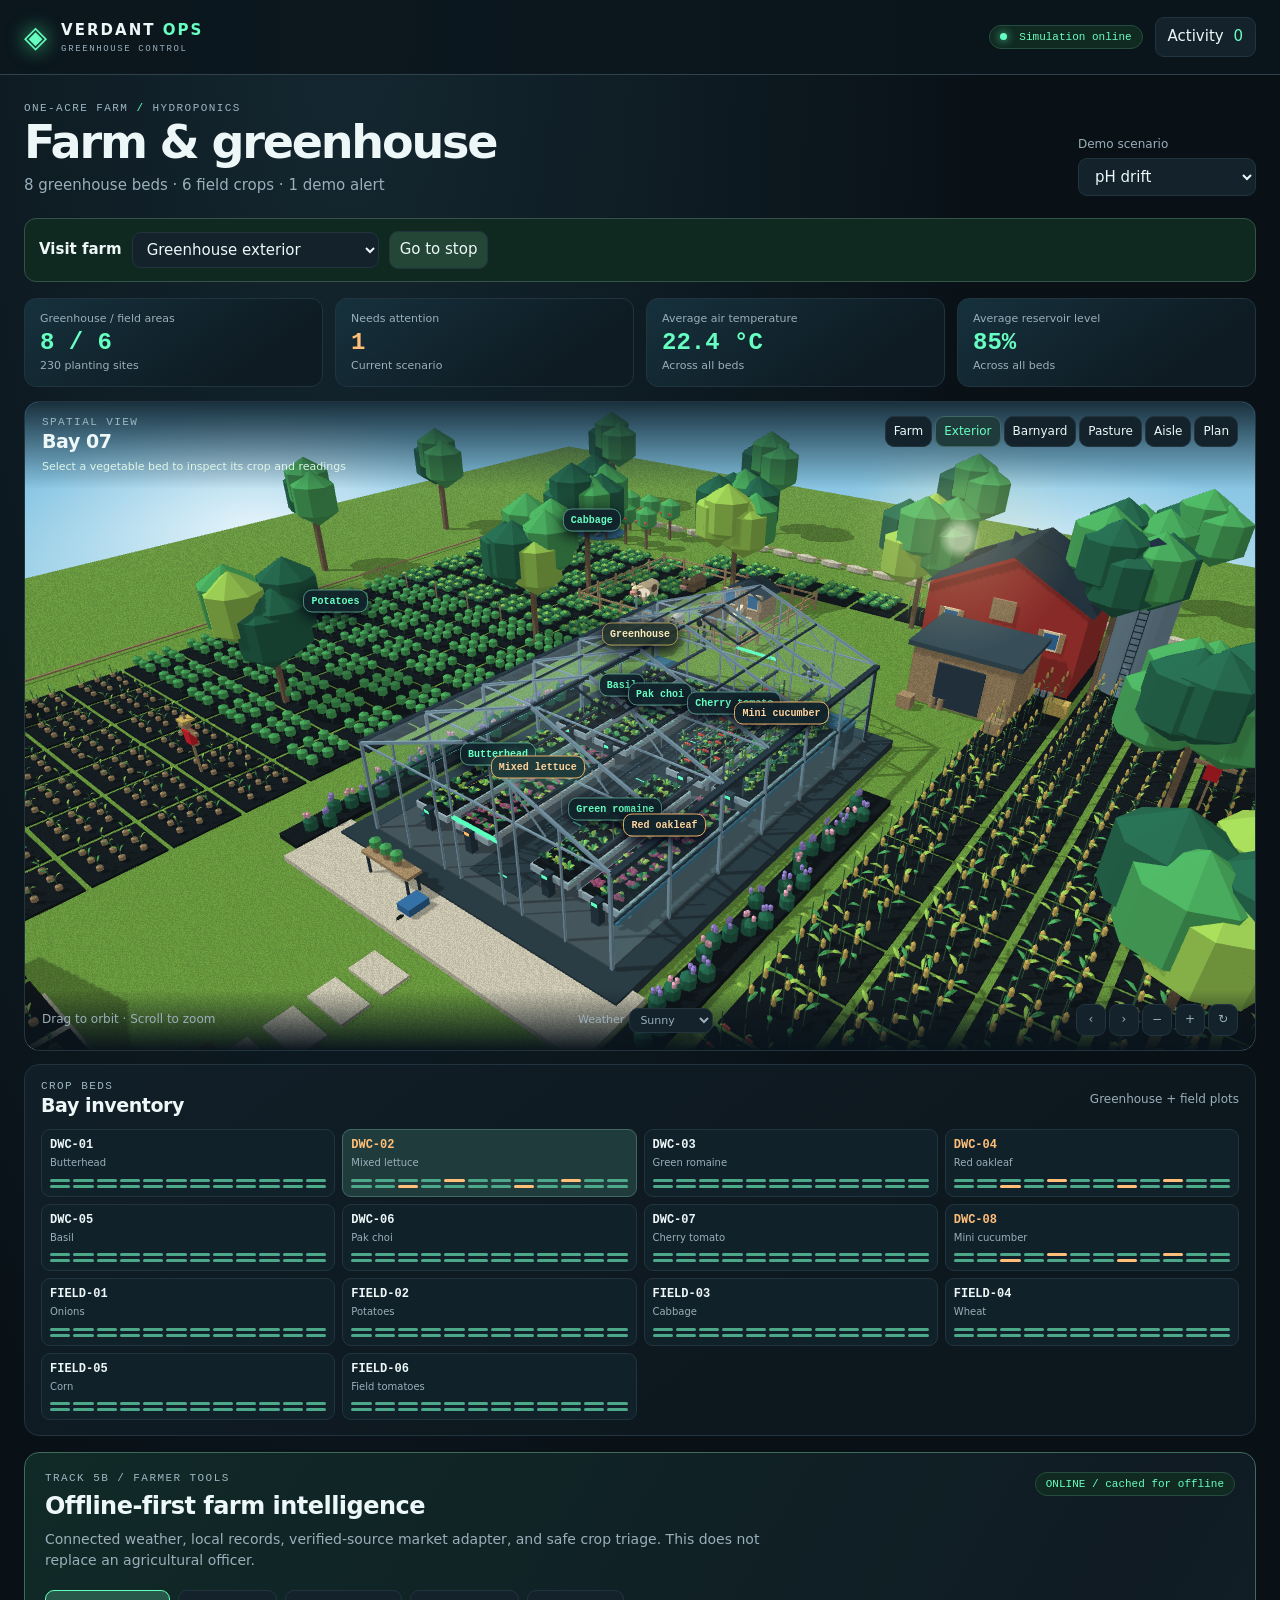
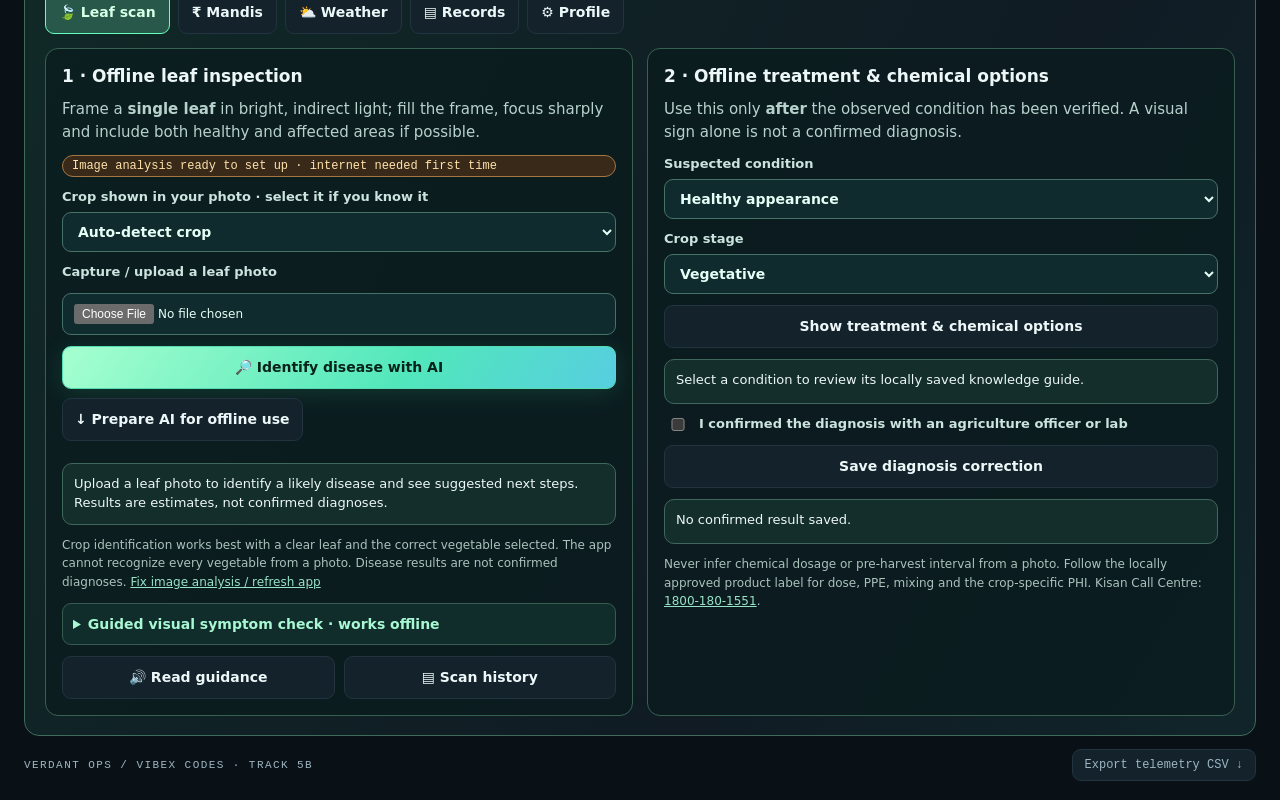
==== commit 7bb53eb4: "Improve crop precision: evaluate all image labels, group vegetable evidence, allow crop confirmation" ====
--- a/index.html
+++ b/index.html
@@ -30,7 +30,7 @@
 </main>
 <dialog id="log"><div class="panelhead"><div><div class="eyebrow">BAY 07</div><h2>Activity log</h2></div><button id="close-log" aria-label="Close activity log">×</button></div><p class="muted">Simulation events are stored in this browser.</p><ol id="entries"></ol></dialog>
 <dialog id="confirm"><div class="eyebrow">SIMULATOR</div><h2 id="confirm-title"></h2><p id="confirm-copy"></p><div class="dialog-actions"><button id="cancel">Cancel</button><button class="primary" id="apply">Run simulation</button></div></dialog>
-<script defer>window.__verdantGeometryParts=[];</script><script defer src="assets/geometry-parts/part-01.js"></script><script defer src="assets/geometry-parts/part-02.js"></script><script defer src="assets/geometry-parts/part-03.js"></script><script defer src="assets/geometry-parts/part-04.js"></script><script defer src="assets/geometry-parts/part-05.js"></script><script defer src="assets/geometry-parts/part-06.js"></script><script defer src="assets/geometry-parts/part-07.js"></script><script defer src="assets/geometry-parts/part-08.js"></script><script defer src="assets/geometry-parts/part-09.js"></script><script defer src="assets/geometry-bootstrap.js"></script><script defer src="farm-renderer.js"></script><script defer src="app.js?v=20261115-r7"></script><script defer src="intelligence.js?v=20261115-r7"></script>
+<script defer>window.__verdantGeometryParts=[];</script><script defer src="assets/geometry-parts/part-01.js"></script><script defer src="assets/geometry-parts/part-02.js"></script><script defer src="assets/geometry-parts/part-03.js"></script><script defer src="assets/geometry-parts/part-04.js"></script><script defer src="assets/geometry-parts/part-05.js"></script><script defer src="assets/geometry-parts/part-06.js"></script><script defer src="assets/geometry-parts/part-07.js"></script><script defer src="assets/geometry-parts/part-08.js"></script><script defer src="assets/geometry-parts/part-09.js"></script><script defer src="assets/geometry-bootstrap.js"></script><script defer src="farm-renderer.js"></script><script defer src="app.js?v=20261115-r8"></script><script defer src="crop-intelligence.js?v=20261115-r8"></script><script defer src="intelligence.js?v=20261115-r8"></script>
 </body></html>
 
 
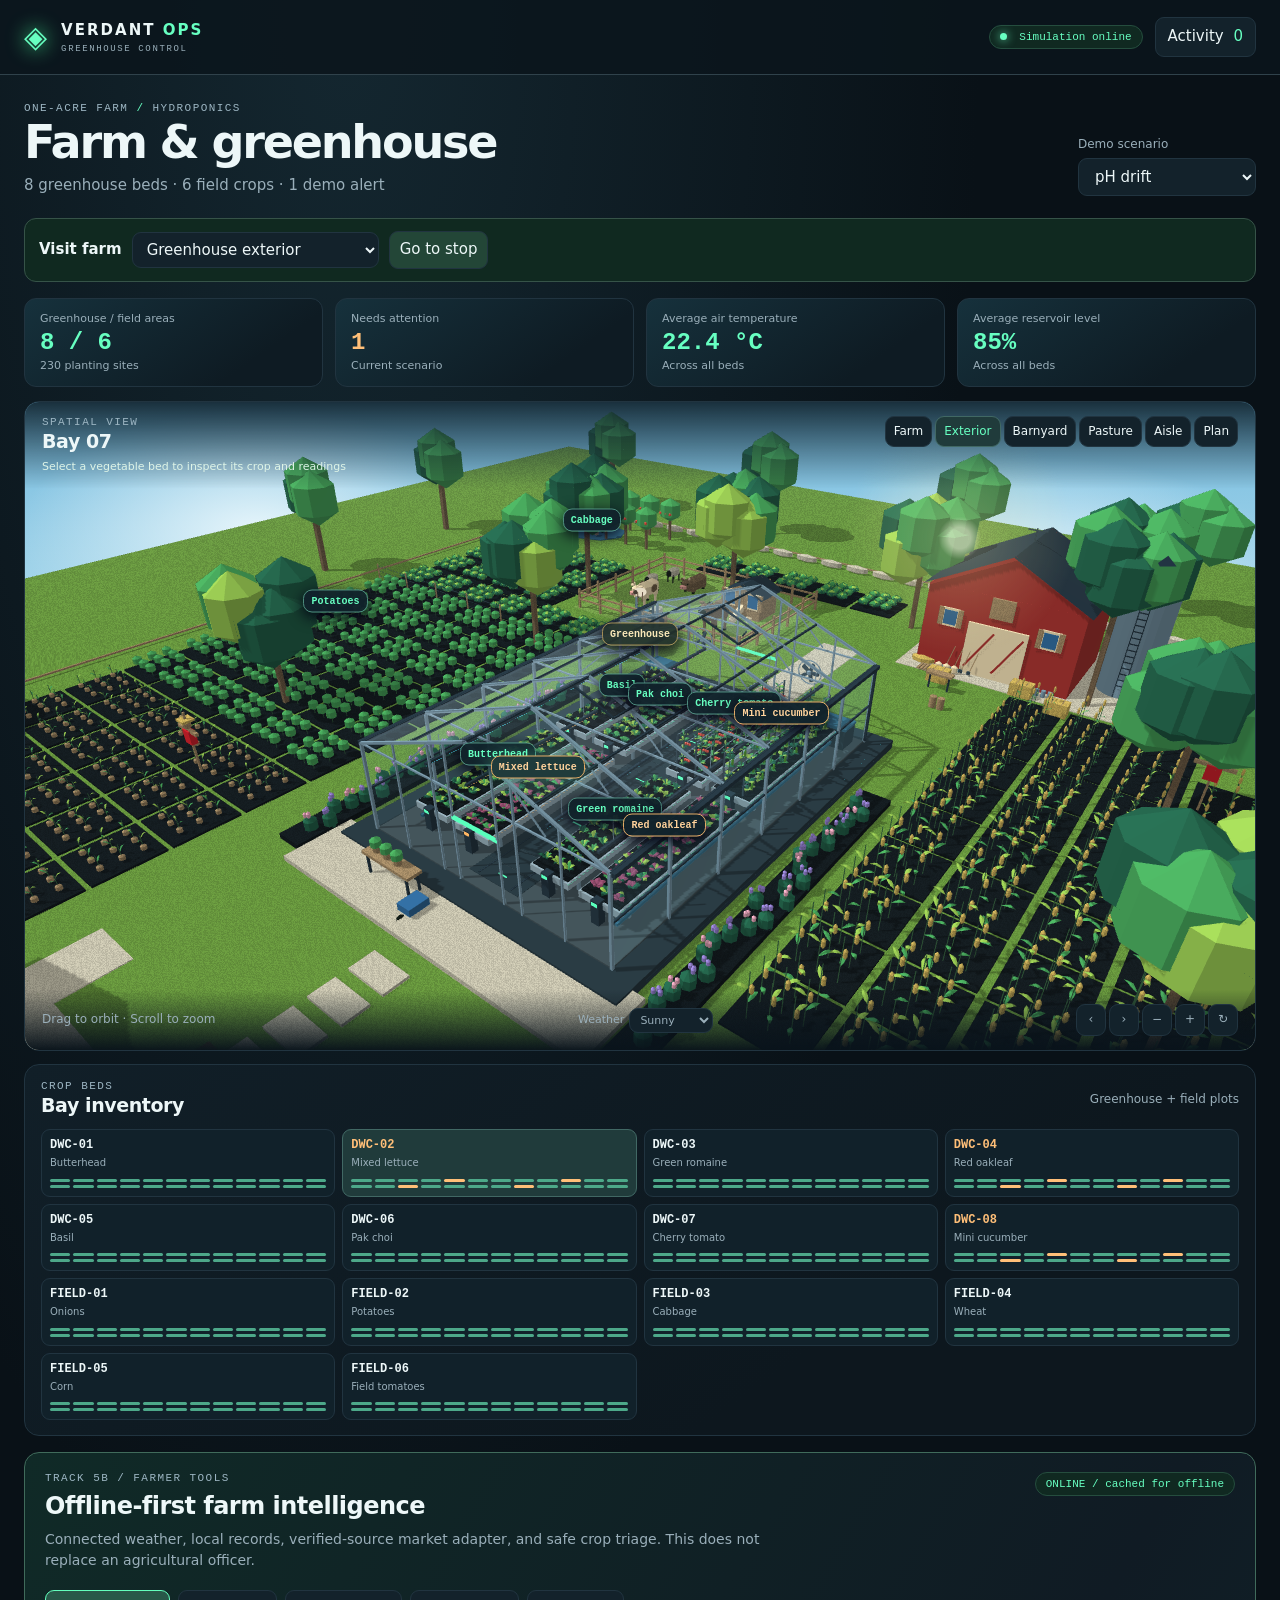
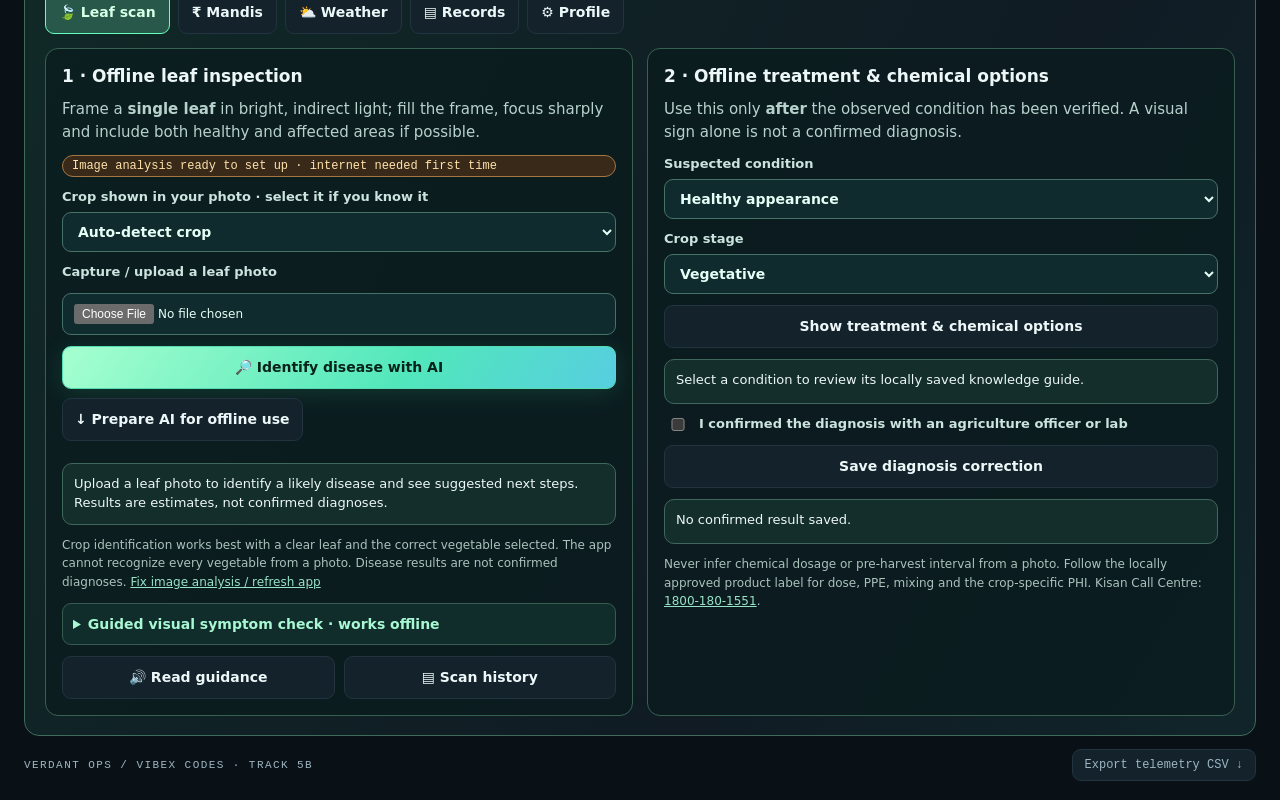
==== commit 89093ce4: "Organize 3D buildings and livestock into clear land zones; improve AI startup fallback and diagnosti" ====
--- a/index.html
+++ b/index.html
@@ -30,7 +30,7 @@
 </main>
 <dialog id="log"><div class="panelhead"><div><div class="eyebrow">BAY 07</div><h2>Activity log</h2></div><button id="close-log" aria-label="Close activity log">×</button></div><p class="muted">Simulation events are stored in this browser.</p><ol id="entries"></ol></dialog>
 <dialog id="confirm"><div class="eyebrow">SIMULATOR</div><h2 id="confirm-title"></h2><p id="confirm-copy"></p><div class="dialog-actions"><button id="cancel">Cancel</button><button class="primary" id="apply">Run simulation</button></div></dialog>
-<script defer>window.__verdantGeometryParts=[];</script><script defer src="assets/geometry-parts/part-01.js"></script><script defer src="assets/geometry-parts/part-02.js"></script><script defer src="assets/geometry-parts/part-03.js"></script><script defer src="assets/geometry-parts/part-04.js"></script><script defer src="assets/geometry-parts/part-05.js"></script><script defer src="assets/geometry-parts/part-06.js"></script><script defer src="assets/geometry-parts/part-07.js"></script><script defer src="assets/geometry-parts/part-08.js"></script><script defer src="assets/geometry-parts/part-09.js"></script><script defer src="assets/geometry-bootstrap.js"></script><script defer src="farm-renderer.js"></script><script defer src="app.js?v=20261115-r8"></script><script defer src="crop-intelligence.js?v=20261115-r8"></script><script defer src="intelligence.js?v=20261115-r8"></script>
+<script defer>window.__verdantGeometryParts=[];</script><script defer src="assets/geometry-parts/part-01.js"></script><script defer src="assets/geometry-parts/part-02.js"></script><script defer src="assets/geometry-parts/part-03.js"></script><script defer src="assets/geometry-parts/part-04.js"></script><script defer src="assets/geometry-parts/part-05.js"></script><script defer src="assets/geometry-parts/part-06.js"></script><script defer src="assets/geometry-parts/part-07.js"></script><script defer src="assets/geometry-parts/part-08.js"></script><script defer src="assets/geometry-parts/part-09.js"></script><script defer src="assets/geometry-bootstrap.js"></script><script defer src="farm-layout.js?v=20261115-r10"></script><script defer src="farm-renderer.js"></script><script defer src="app.js?v=20261115-r10"></script><script defer src="crop-intelligence.js?v=20261115-r10"></script><script defer src="intelligence.js?v=20261115-r10"></script>
 </body></html>
 
 
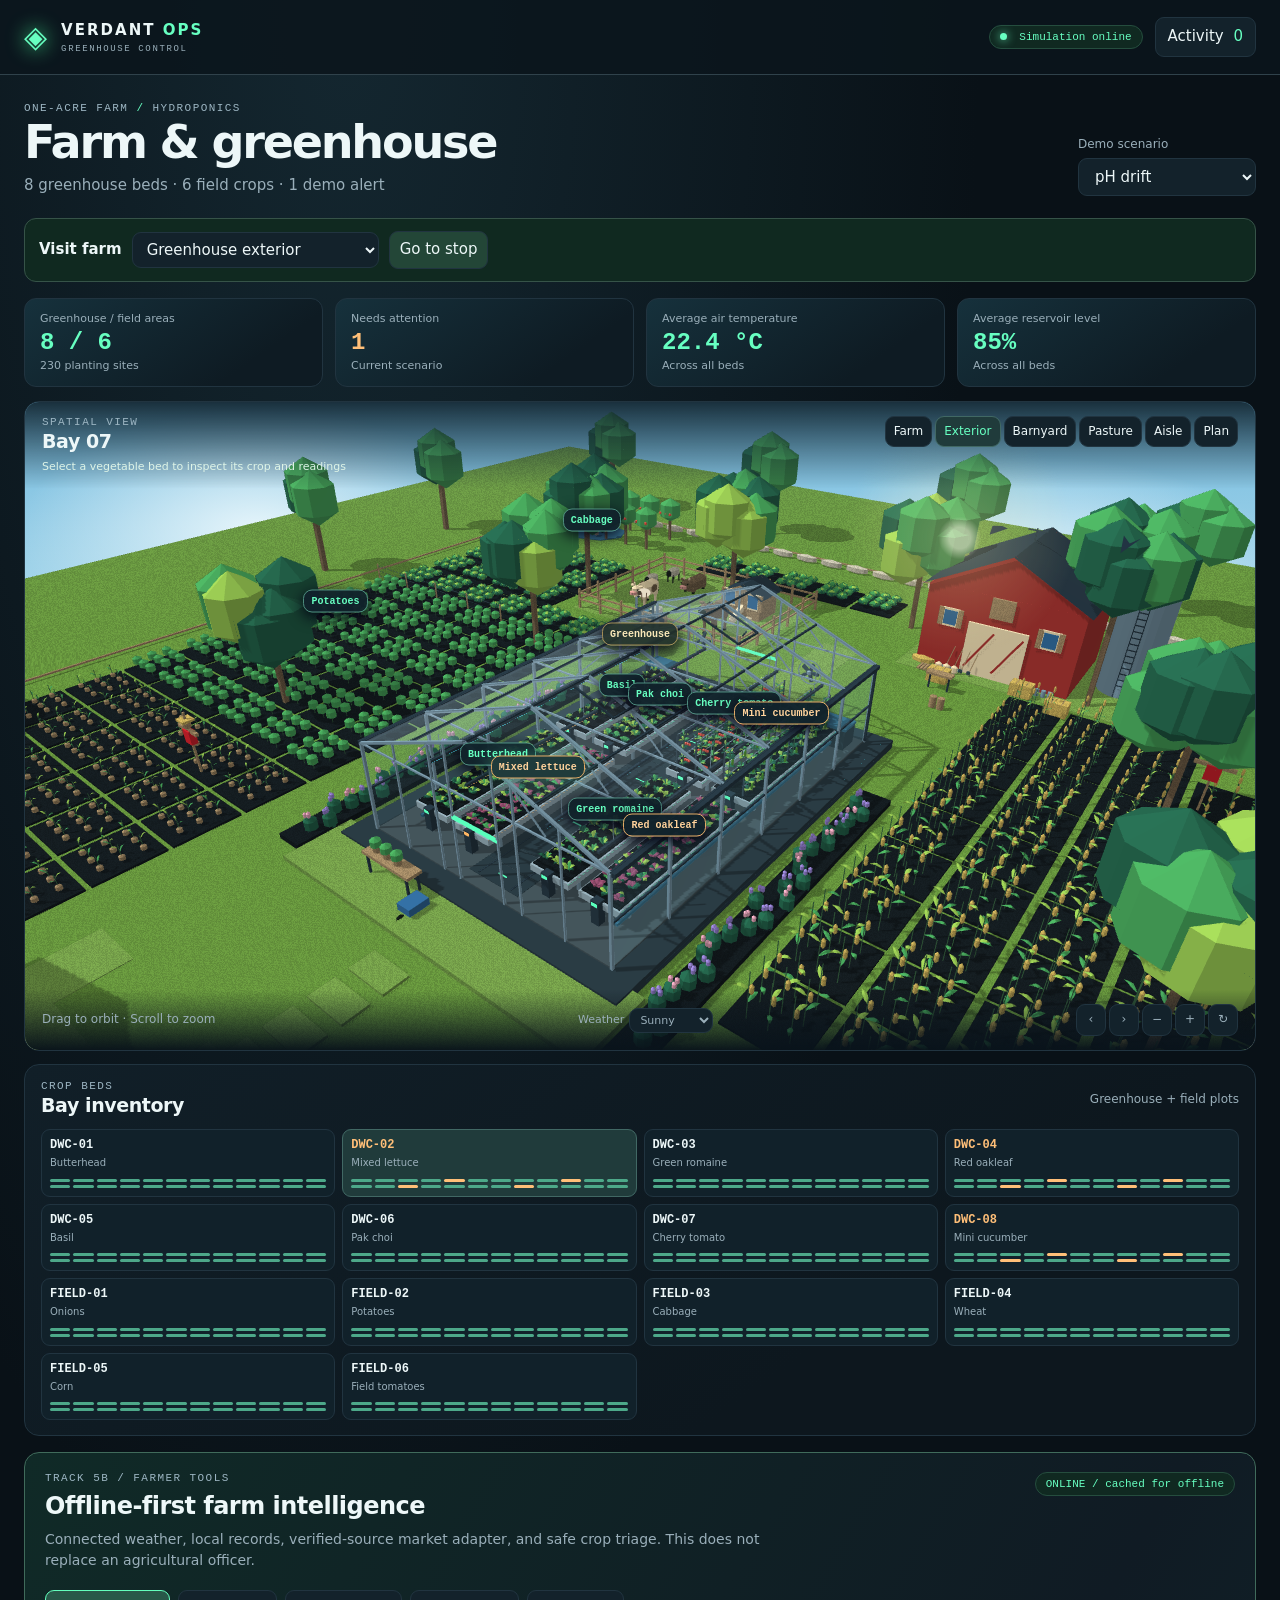
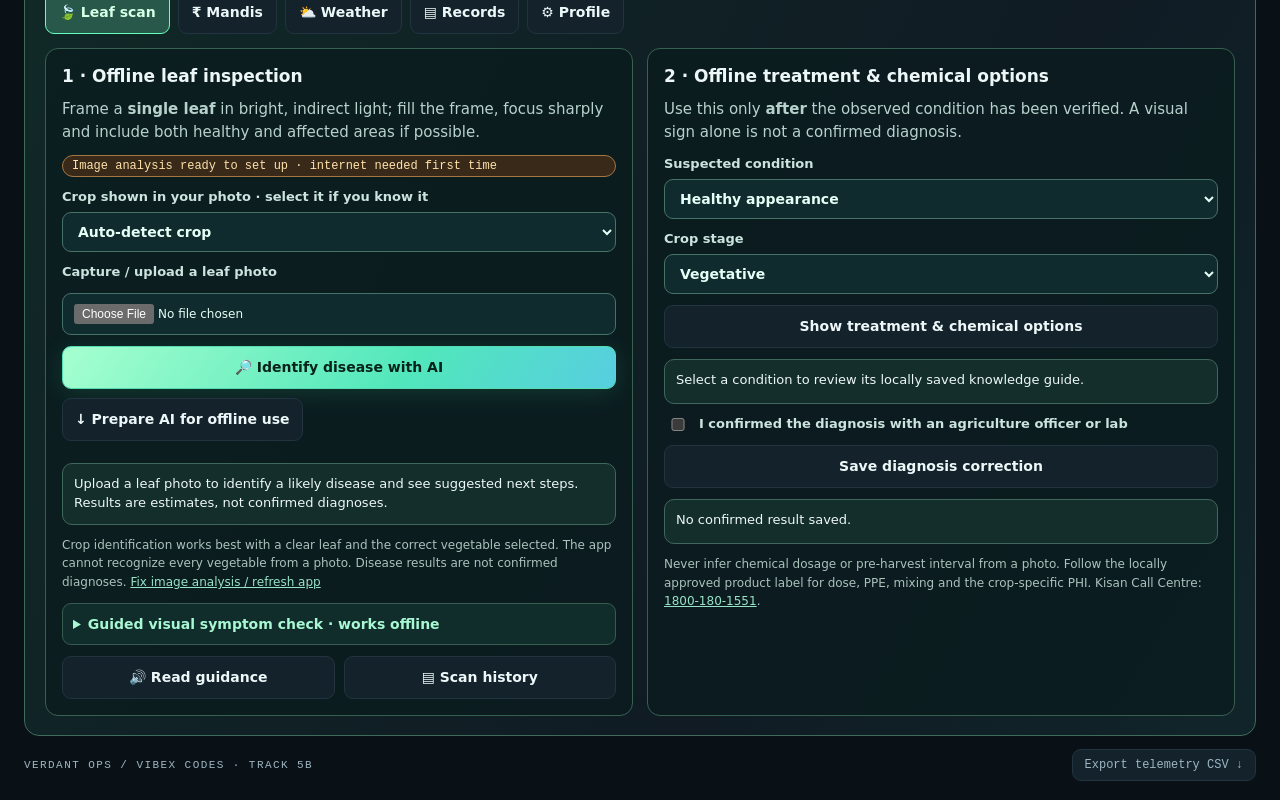
==== commit 5bae0884: "Put farm animals, buildings and equipment on green turf instead of pale stone pads" ====
--- a/index.html
+++ b/index.html
@@ -30,7 +30,7 @@
 </main>
 <dialog id="log"><div class="panelhead"><div><div class="eyebrow">BAY 07</div><h2>Activity log</h2></div><button id="close-log" aria-label="Close activity log">×</button></div><p class="muted">Simulation events are stored in this browser.</p><ol id="entries"></ol></dialog>
 <dialog id="confirm"><div class="eyebrow">SIMULATOR</div><h2 id="confirm-title"></h2><p id="confirm-copy"></p><div class="dialog-actions"><button id="cancel">Cancel</button><button class="primary" id="apply">Run simulation</button></div></dialog>
-<script defer>window.__verdantGeometryParts=[];</script><script defer src="assets/geometry-parts/part-01.js"></script><script defer src="assets/geometry-parts/part-02.js"></script><script defer src="assets/geometry-parts/part-03.js"></script><script defer src="assets/geometry-parts/part-04.js"></script><script defer src="assets/geometry-parts/part-05.js"></script><script defer src="assets/geometry-parts/part-06.js"></script><script defer src="assets/geometry-parts/part-07.js"></script><script defer src="assets/geometry-parts/part-08.js"></script><script defer src="assets/geometry-parts/part-09.js"></script><script defer src="assets/geometry-bootstrap.js"></script><script defer src="farm-layout.js?v=20261115-r10"></script><script defer src="farm-renderer.js"></script><script defer src="app.js?v=20261115-r10"></script><script defer src="crop-intelligence.js?v=20261115-r10"></script><script defer src="intelligence.js?v=20261115-r10"></script>
+<script defer>window.__verdantGeometryParts=[];</script><script defer src="assets/geometry-parts/part-01.js"></script><script defer src="assets/geometry-parts/part-02.js"></script><script defer src="assets/geometry-parts/part-03.js"></script><script defer src="assets/geometry-parts/part-04.js"></script><script defer src="assets/geometry-parts/part-05.js"></script><script defer src="assets/geometry-parts/part-06.js"></script><script defer src="assets/geometry-parts/part-07.js"></script><script defer src="assets/geometry-parts/part-08.js"></script><script defer src="assets/geometry-parts/part-09.js"></script><script defer src="assets/geometry-bootstrap.js"></script><script defer src="farm-layout.js?v=20261115-r11"></script><script defer src="farm-renderer.js"></script><script defer src="app.js?v=20261115-r11"></script><script defer src="crop-intelligence.js?v=20261115-r11"></script><script defer src="intelligence.js?v=20261115-r11"></script>
 </body></html>
 
 
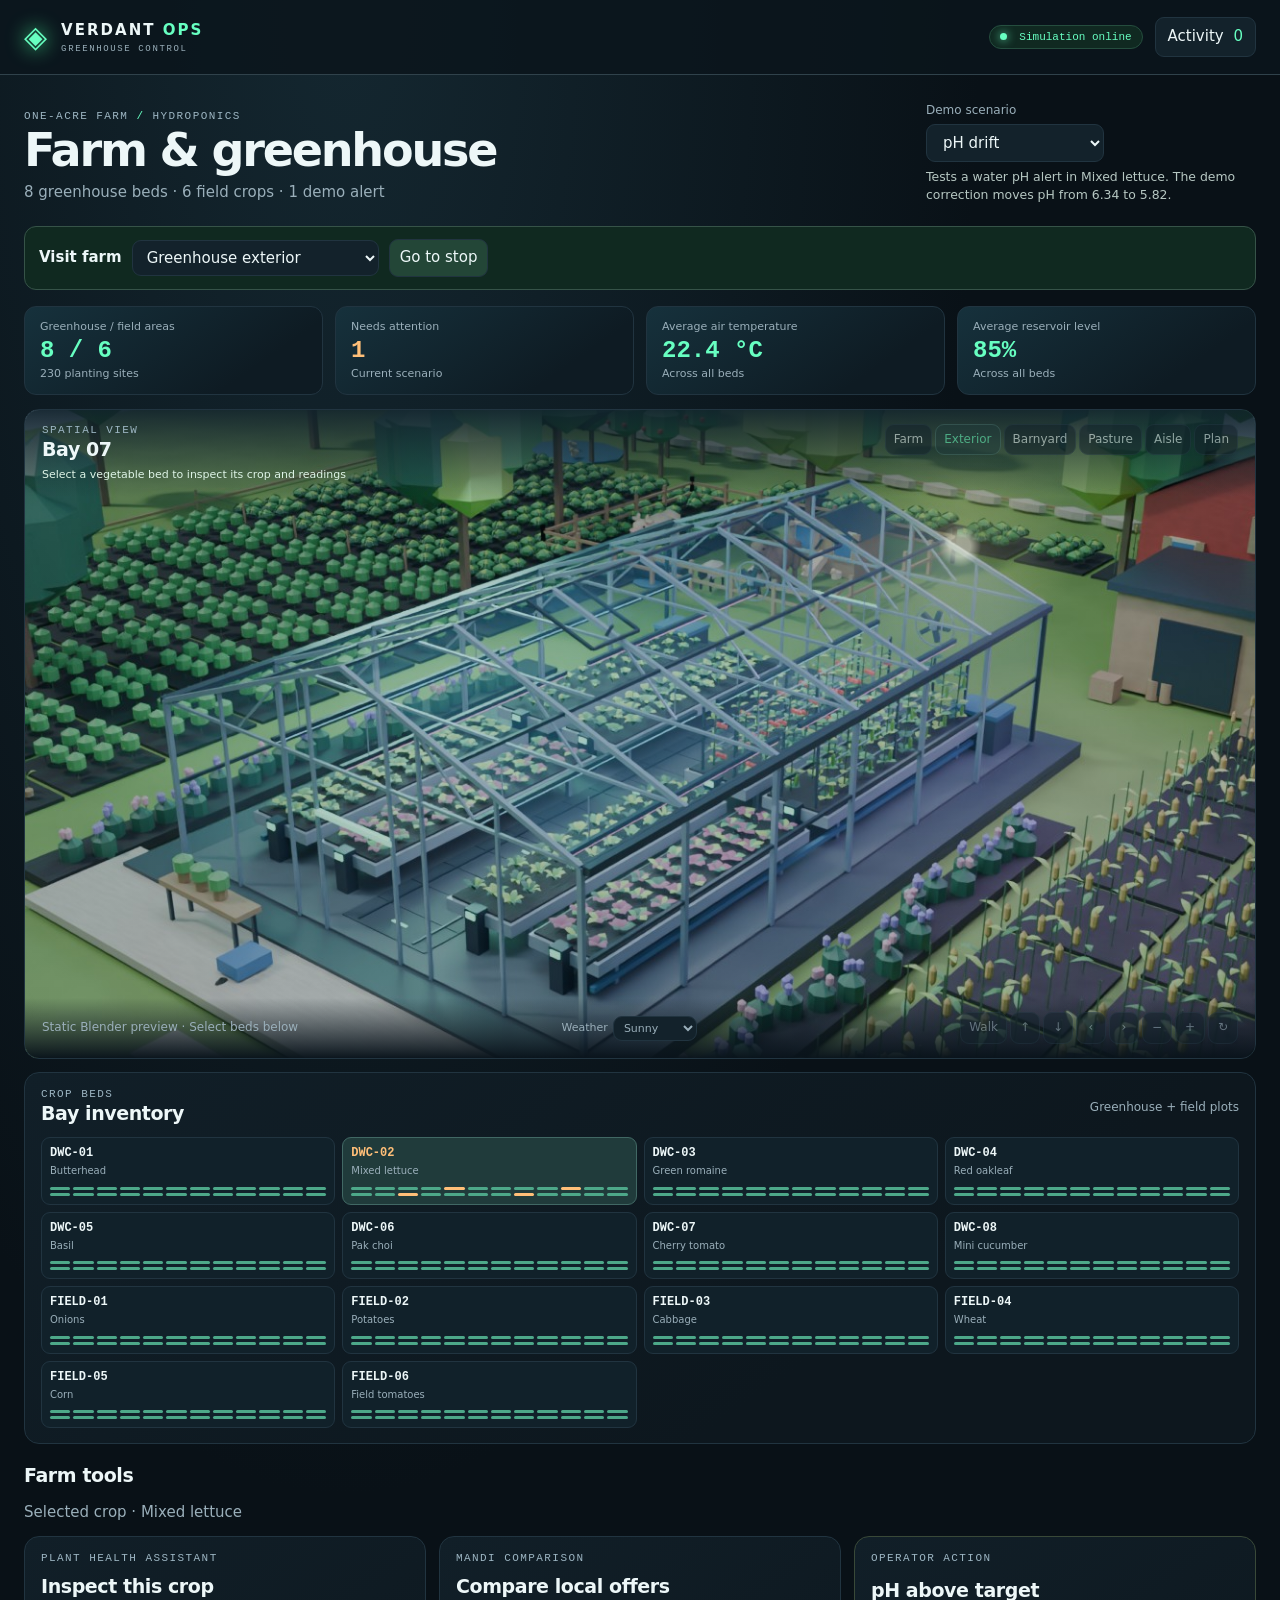
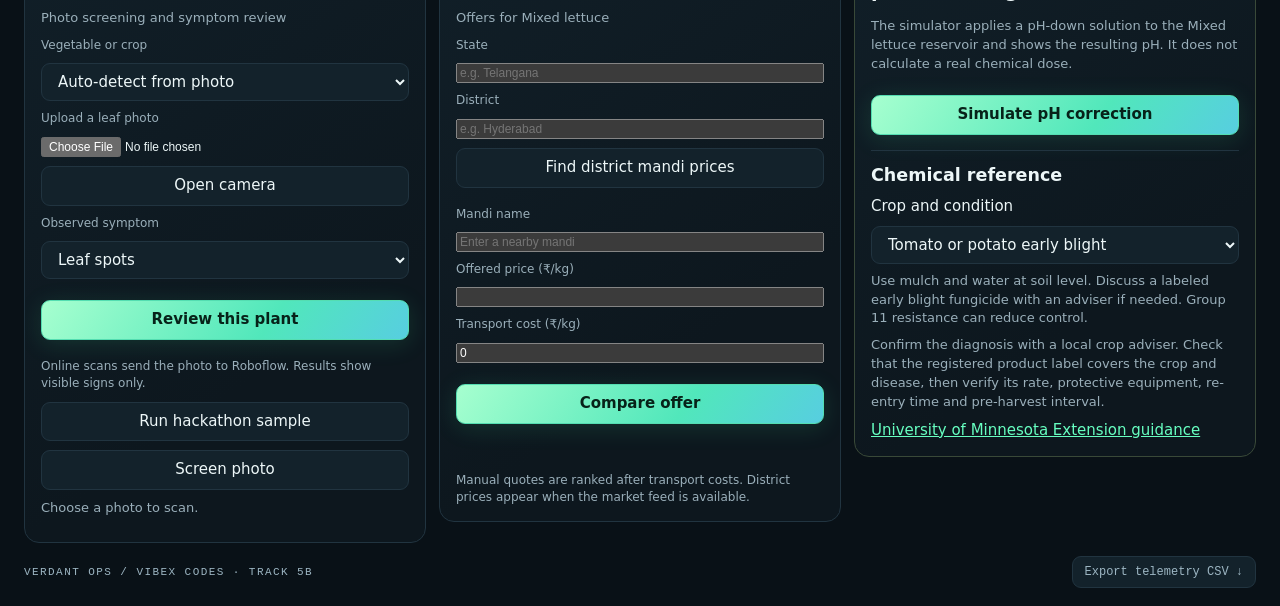
==== commit 943e638f: "Stage finalized Verdant Ops source and Blender scene" ====
--- a/index.html
+++ b/index.html
@@ -1,36 +1,44 @@
-<!doctype html>
-<html lang="en"><head><meta charset="utf-8"><meta name="viewport" content="width=device-width,initial-scale=1"><meta name="theme-color" content="#0a1218"><title>Verdant Ops · Greenhouse Control</title><meta name="description" content="Interactive hydroponic greenhouse digital twin."><link rel="manifest" href="manifest.webmanifest"><link rel="icon" href="icons/verdant.svg" type="image/svg+xml"><link rel="stylesheet" href="style.css"><link rel="stylesheet" href="intelligence.css"></head>
-<body>
-<header class="top"><div class="brand"><span class="mark" aria-hidden="true">◈</span><div>VERDANT <b>OPS</b><small>GREENHOUSE CONTROL</small></div></div><div class="topright"><span class="badge"><i></i> Simulation online</span><button id="activity">Activity <span id="count">0</span></button></div></header>
-<main>
-<section class="intro"><div><div class="eyebrow">ONE-ACRE FARM <span> / </span> HYDROPONICS</div><h1>Farm & greenhouse</h1><p id="summary">Monitoring eight crop beds in Bay 07.</p></div><div class="scenario"><label for="scenario">Demo scenario</label><select id="scenario"><option value="drift">pH drift</option><option value="heat">Heat spike</option><option value="normal">Normal operation</option></select></div></section>
-<nav class="visit" aria-label="Farm tour"><label for="visit-stop">Visit farm</label><select id="visit-stop"><optgroup label="Farmstead"><option value="farm">One-acre overview</option><option value="orbit" selected>Greenhouse exterior</option><option value="aisle">Inside greenhouse</option><option value="yard">Barnyard and machinery</option><option value="pasture">Animal pasture</option><option value="plan">Greenhouse floor plan</option></optgroup><optgroup id="visit-plots" label="Outdoor crop plots"></optgroup></select><button id="visit-go" type="button">Go to stop</button></nav><section class="bay-stats" aria-label="Greenhouse-wide simulated statistics">
-<div><span>Greenhouse / field areas</span><strong>8 / 6</strong><small>230 planting sites</small></div>
-<div><span>Needs attention</span><strong id="needs-attention">1</strong><small>Current scenario</small></div>
-<div><span>Average air temperature</span><strong id="bay-temp"></strong><small>Across all beds</small></div>
-<div><span>Average reservoir level</span><strong id="bay-water"></strong><small>Across all beds</small></div>
-</section>
-<div class="workspace">
-<section class="viewport" aria-labelledby="scene-title">
-<div class="viewport-top"><div><div class="eyebrow">SPATIAL VIEW</div><h2 id="scene-title">Bay 07</h2><p class="select-hint">Select a vegetable bed to inspect its crop and readings</p></div><div class="seg" id="views" aria-label="Camera view"><button data-view="farm" aria-pressed="false">Farm</button><button data-view="orbit" aria-pressed="true">Exterior</button><button data-view="yard" aria-pressed="false">Barnyard</button><button data-view="pasture" aria-pressed="false">Pasture</button><button data-view="aisle" aria-pressed="false">Aisle</button><button data-view="plan" aria-pressed="false">Plan</button></div></div>
-<div class="weather-overlay" aria-hidden="true"></div><canvas id="bird-flight" aria-hidden="true"></canvas><canvas id="farm-gl" aria-hidden="true" hidden></canvas><canvas id="scene" aria-label="Three-dimensional greenhouse with eight crop beds"></canvas><div id="pins" aria-label="Inspect crops and farm features"></div>
-<div class="viewport-bottom"><span id="scene-help">Drag to orbit · Scroll to zoom</span><label class="weather-control">Weather <select id="scene-weather"><option value="sunny">Sunny</option><option value="overcast">Overcast</option><option value="rain">Rain</option></select></label><div class="walk-controls" id="walk-controls" hidden aria-label="Walk inside greenhouse"><button id="walk-back" aria-label="Walk backward">↓ Back</button><button id="walk-forward" aria-label="Walk forward">↑ Walk</button><button id="walk-near" aria-label="Walk closer to selected vegetable">Go to crop</button><span id="walk-distance">Entrance</span></div><div class="camera-buttons" aria-label="Camera controls"><button id="left" aria-label="Rotate left">‹</button><button id="right" aria-label="Rotate right">›</button><button id="zoomout" aria-label="Zoom out">−</button><button id="zoomin" aria-label="Zoom in">+</button><button id="home" aria-label="Reset camera">↻</button></div></div>
-</section>
-<aside class="side feature-panel" id="feature-panel" hidden aria-labelledby="feature-name"><button id="close-feature" aria-label="Close feature details">Close ×</button><img id="feature-image" class="crop-image" alt=""><div class="panel"><div class="eyebrow">Farm feature</div><h2 id="feature-name"></h2><p id="feature-description"></p></div></aside><aside class="side" id="crop-dashboard" hidden><button id="close-crop" aria-label="Close crop dashboard">Close ×</button><img id="crop-image" class="crop-image" alt=""><p id="crop-description"></p><div class="crop-inspection-flags"><strong id="crop-health-label" role="status">Inspect crop</strong><span class="muted" id="crop-health-note">Simulation flag only</span><button id="walk-to-crop" type="button" hidden>Walk closer to this crop</button></div>
-<section class="panel sensors"><div class="panelhead"><div><div class="eyebrow" id="zone-id"></div><h2 id="zone-name"></h2></div><span id="zone-state" class="status"></span></div><div id="readings" class="readings" aria-label="Sensor readings"></div></section>
-<section class="panel health"><div class="eyebrow">PLANT HEALTH ASSISTANT</div><h2 id="health-title">Inspect this crop</h2><p class="muted">Offline symptom triage · rule-based demo</p><label for="leaf-photo">Upload a leaf photo</label><input type="file" id="leaf-photo" accept="image/*"><label for="camera-photo">Take a photo</label><input type="file" id="camera-photo" accept="image/*" capture="environment"><small>On supported phones, Take a photo opens the camera. On desktop, select a photo from your files.</small><img id="leaf-preview" alt="Uploaded leaf for inspection" hidden><label for="symptom">Observed symptom</label><select id="symptom"><option value="spots">Leaf spots</option><option value="yellow">Yellowing leaves</option><option value="wilt">Wilting</option><option value="pests">Visible pests</option></select><button id="inspect-plant" class="primary">Review this plant</button><p id="health-advice" role="status"></p><small>The photo is previewed locally. A trained disease model and verified treatment recommendations are pending.</small></section>
-<section class="panel health"><div class="eyebrow">MANDI COMPARISON</div><h2>Compare local offers</h2><p class="muted" id="offer-crop"></p><form id="offer-form" class="health"><label for="market">Mandi name</label><input id="market" required maxlength="60" placeholder="Enter a nearby mandi"><label for="price">Offered price (₹/kg)</label><input id="price" type="number" required min="0.01" max="100000" step="0.01"><label for="transport">Transport cost (₹/kg)</label><input id="transport" type="number" required min="0" max="100000" step="0.01" value="0"><button class="primary">Compare offer</button></form><ol id="offer-list" aria-live="polite"></ol><small>Uses the quotes you enter. Net price deducts transport. Live rates are pending.</small></section>
-<section class="panel response"><div class="eyebrow">OPERATOR ACTION</div><h2 id="action-title"></h2><p id="action-copy"></p><button id="respond" class="primary"></button><div id="result" role="status"></div></section>
-</aside>
-<section class="panel beds"><div class="panelhead"><div><div class="eyebrow">CROP BEDS</div><h2>Bay inventory</h2></div><span class="muted">Greenhouse + field plots</span></div><div id="bed-list"></div></section>
-<section class="panel trends" id="crop-trends" hidden><div class="panelhead"><div><div class="eyebrow" id="trend-legend">SENSOR HISTORY</div><h2 id="trend-title">pH trend</h2></div><div class="seg" id="ranges" aria-label="Chart range"><button data-range="1" aria-pressed="false">1 h</button><button data-range="24" aria-pressed="true">24 h</button><button data-range="168" aria-pressed="false">7 d</button></div></div><canvas id="chart" role="img" aria-label="Simulated sensor history"></canvas><div class="axis"><span id="range-label"></span><span>NOW</span></div></section>
-</div>
-<section class="agri-hub panel" id="farmer-tools" aria-label="Farmer intelligence tools"><div class="hub-head"><div><div class="eyebrow">TRACK 5B / FARMER TOOLS</div><h2>Offline-first farm intelligence</h2><p>Connected weather, local records, verified-source market adapter, and safe crop triage. This does not replace an agricultural officer.</p></div><span class="status" id="offline-status">Checking connection</span></div><div class="hub-tabs" id="hub-tabs" role="tablist" aria-label="Farmer tools"><button type="button" role="tab" aria-selected="true" data-hub="diagnose">🍃 Leaf scan</button><button type="button" role="tab" aria-selected="false" data-hub="markets">₹ Mandis</button><button type="button" role="tab" aria-selected="false" data-hub="weather">⛅ Weather</button><button type="button" role="tab" aria-selected="false" data-hub="records">▤ Records</button><button type="button" role="tab" aria-selected="false" data-hub="profile">⚙ Profile</button></div><div id="hub-panels"></div></section>
-<footer><span>VERDANT OPS / VIBEX CODES · TRACK 5B</span><button id="download">Export telemetry CSV ↓</button></footer>
-</main>
-<dialog id="log"><div class="panelhead"><div><div class="eyebrow">BAY 07</div><h2>Activity log</h2></div><button id="close-log" aria-label="Close activity log">×</button></div><p class="muted">Simulation events are stored in this browser.</p><ol id="entries"></ol></dialog>
-<dialog id="confirm"><div class="eyebrow">SIMULATOR</div><h2 id="confirm-title"></h2><p id="confirm-copy"></p><div class="dialog-actions"><button id="cancel">Cancel</button><button class="primary" id="apply">Run simulation</button></div></dialog>
-<script defer>window.__verdantGeometryParts=[];</script><script defer src="assets/geometry-parts/part-01.js"></script><script defer src="assets/geometry-parts/part-02.js"></script><script defer src="assets/geometry-parts/part-03.js"></script><script defer src="assets/geometry-parts/part-04.js"></script><script defer src="assets/geometry-parts/part-05.js"></script><script defer src="assets/geometry-parts/part-06.js"></script><script defer src="assets/geometry-parts/part-07.js"></script><script defer src="assets/geometry-parts/part-08.js"></script><script defer src="assets/geometry-parts/part-09.js"></script><script defer src="assets/geometry-bootstrap.js"></script><script defer src="farm-layout.js?v=20261115-r11"></script><script defer src="farm-renderer.js"></script><script defer src="app.js?v=20261115-r11"></script><script defer src="crop-intelligence.js?v=20261115-r11"></script><script defer src="intelligence.js?v=20261115-r11"></script>
-</body></html>
-
-
+<!doctype html>
+<html lang="en"><head><meta charset="utf-8"><meta name="viewport" content="width=device-width,initial-scale=1"><meta name="theme-color" content="#0a1218"><title>Verdant Ops · Greenhouse Control</title><meta name="description" content="Interactive hydroponic greenhouse digital twin."><link rel="stylesheet" href="style.css"></head>
+<body>
+<header class="top"><div class="brand"><span class="mark" aria-hidden="true">◈</span><div>VERDANT <b>OPS</b><small>GREENHOUSE CONTROL</small></div></div><div class="topright"><span class="badge"><i></i> Simulation online</span><button id="activity">Activity <span id="count">0</span></button></div></header>
+<main>
+<section class="intro"><div><div class="eyebrow">ONE-ACRE FARM <span> / </span> HYDROPONICS</div><h1>Farm & greenhouse</h1><p id="summary">Monitoring eight crop beds in Bay 07.</p></div><div class="scenario"><label for="scenario">Demo scenario</label><select id="scenario" aria-describedby="scenario-info"><option value="drift">pH drift</option><option value="heat">Heat spike</option><option value="normal">Normal operation</option></select><p id="scenario-info" aria-live="polite"></p></div></section>
+<nav class="visit" aria-label="Farm tour"><label for="visit-stop">Visit farm</label><select id="visit-stop"><optgroup label="Farmstead"><option value="farm">One-acre overview</option><option value="orbit" selected>Greenhouse exterior</option><option value="aisle">Inside greenhouse</option><option value="yard">Barnyard and machinery</option><option value="pasture">Animal pasture</option><option value="plan">Greenhouse floor plan</option></optgroup><optgroup id="visit-plots" label="Outdoor crop plots"></optgroup></select><button id="visit-go" type="button">Go to stop</button></nav><section class="bay-stats" aria-label="Greenhouse-wide simulated statistics">
+<div><span>Greenhouse / field areas</span><strong>8 / 6</strong><small>230 planting sites</small></div>
+<div><span>Needs attention</span><strong id="needs-attention">1</strong><small>Current scenario</small></div>
+<div><span>Average air temperature</span><strong id="bay-temp"></strong><small>Across all beds</small></div>
+<div><span>Average reservoir level</span><strong id="bay-water"></strong><small>Across all beds</small></div>
+</section>
+<div class="workspace">
+<section class="viewport" aria-labelledby="scene-title">
+<div class="viewport-top"><div><div class="eyebrow">SPATIAL VIEW</div><h2 id="scene-title">Bay 07</h2><p class="select-hint">Select a vegetable bed to inspect its crop and readings</p></div><div class="seg" id="views" aria-label="Camera view"><button data-view="farm" aria-pressed="false">Farm</button><button data-view="orbit" aria-pressed="true">Exterior</button><button data-view="yard" aria-pressed="false">Barnyard</button><button data-view="pasture" aria-pressed="false">Pasture</button><button data-view="aisle" aria-pressed="false">Aisle</button><button data-view="plan" aria-pressed="false">Plan</button></div></div>
+<div class="weather-overlay" aria-hidden="true"></div><canvas id="bird-flight" aria-hidden="true"></canvas><canvas id="farm-gl" aria-hidden="true" hidden></canvas><canvas id="scene" tabindex="0" aria-describedby="scene-help" aria-label="Three-dimensional greenhouse with eight crop beds"></canvas><div id="pins" aria-label="Inspect crops and farm features"></div>
+<div class="viewport-bottom"><span id="scene-help">Drag to orbit · Scroll to zoom</span><label class="weather-control">Weather <select id="scene-weather"><option value="sunny">Sunny</option><option value="overcast">Overcast</option><option value="rain">Rain</option></select></label><div class="camera-buttons" aria-label="Camera controls"><button id="walk-toggle" type="button" aria-pressed="false">Walk</button><button id="walk-forward" type="button" aria-label="Walk forward">↑</button><button id="walk-back" type="button" aria-label="Walk backward">↓</button><button id="left" aria-label="Rotate left">‹</button><button id="right" aria-label="Rotate right">›</button><button id="zoomout" aria-label="Zoom out">−</button><button id="zoomin" aria-label="Zoom in">+</button><button id="home" aria-label="Reset camera">↻</button></div></div>
+</section>
+<aside class="side feature-panel" id="feature-panel" hidden aria-labelledby="feature-name"><button id="close-feature" aria-label="Close feature details">Close ×</button><img id="feature-image" class="crop-image" alt=""><div class="panel"><div class="eyebrow">Farm feature</div><h2 id="feature-name"></h2><p id="feature-description"></p></div></aside><aside class="side" id="crop-dashboard" hidden><button id="close-crop" aria-label="Close crop dashboard">Close ×</button><img id="crop-image" class="crop-image" alt=""><section class="crop-profile" aria-labelledby="profile-name"><div class="eyebrow">Crop profile</div><h2 id="profile-name"></h2><p id="scientific-name"></p><p id="crop-description"></p><dl><div><dt>Common uses</dt><dd id="crop-uses"></dd></div><div><dt>Key nutrients</dt><dd id="crop-nutrients"></dd></div></dl><fieldset id="crop-rating"><legend>Your rating</legend></fieldset><a href="https://fdc.nal.usda.gov/" target="_blank" rel="noopener">USDA nutrition data</a></section>
+<section class="panel sensors"><div class="panelhead"><div><div class="eyebrow" id="zone-id"></div><h2 id="zone-name"></h2></div><span id="zone-state" class="status"></span></div><div id="readings" class="readings" aria-label="Sensor readings"></div></section>
+</aside>
+<section class="panel beds"><div class="panelhead"><div><div class="eyebrow">CROP BEDS</div><h2>Bay inventory</h2></div><span class="muted">Greenhouse + field plots</span></div><div id="bed-list"></div></section>
+<section class="panel trends" id="crop-trends" hidden><div class="panelhead"><div><div class="eyebrow" id="trend-legend">SENSOR HISTORY</div><h2 id="trend-title">pH trend</h2></div><div class="seg" id="ranges" aria-label="Chart range"><button data-range="1" aria-pressed="false">1 h</button><button data-range="24" aria-pressed="true">24 h</button><button data-range="168" aria-pressed="false">7 d</button></div></div><canvas id="chart" role="img" aria-label="Simulated sensor history"></canvas><div class="axis"><span id="range-label"></span><span>NOW</span></div></section>
+</div>
+<section id="farm-tools" aria-labelledby="farm-tools-title"><h2 id="farm-tools-title">Farm tools</h2><p class="muted" id="tools-context"></p><div class="farm-tools-grid"><section class="panel health"><div class="eyebrow">PLANT HEALTH ASSISTANT</div><h2 id="health-title">Inspect this crop</h2><p class="muted">Photo screening and symptom review</p><label for="screen-crop">Vegetable or crop</label><select id="screen-crop"><option value="">Auto-detect from photo</option></select><label for="leaf-photo">Upload a leaf photo</label><input type="file" id="leaf-photo" accept="image/*"><button type="button" id="open-camera">Open camera</button><dialog id="photo-camera"><h2>Capture crop photo</h2><video id="camera-feed" autoplay playsinline muted aria-label="Camera preview"></video><p id="camera-status" role="status"></p><div class="dialog-actions"><button type="button" id="close-camera">Cancel</button><button type="button" id="capture-photo" disabled>Capture photo</button></div></dialog><img id="leaf-preview" alt="Uploaded leaf for inspection" hidden><label for="symptom">Observed symptom</label><select id="symptom"><option value="spots">Leaf spots</option><option value="yellow">Yellowing leaves</option><option value="wilt">Wilting</option><option value="pests">Visible pests</option></select><button id="inspect-plant" class="primary">Review this plant</button><p id="health-advice" role="status"></p><small>Online scans send the photo to Roboflow. Results show visible signs only.</small><button type="button" id="demo-case">Run hackathon sample</button><button type="button" id="scan-mould">Screen photo</button><p id="vegetable-result" hidden></p><p id="mould-result" role="status">Choose a photo to scan.</p><p id="offline-photo-status" role="status"></p><section id="care-card" hidden><h3 id="care-name">Treatment guidance</h3><p id="care-steps"></p><a id="care-source" hidden target="_blank" rel="noopener">Read crop guidance</a></section></section>
+<section class="panel health"><div class="eyebrow">MANDI COMPARISON</div><h2>Compare local offers</h2><p class="muted" id="offer-crop"></p><form id="market-lookup" class="health"><label for="market-state">State</label><input id="market-state" required maxlength="70" placeholder="e.g. Telangana"><label for="market-district">District</label><input id="market-district" required maxlength="70" placeholder="e.g. Hyderabad"><button type="submit">Find district mandi prices</button></form><div id="market-results" aria-live="polite"></div><form id="offer-form" class="health"><label for="market">Mandi name</label><input id="market" required maxlength="60" placeholder="Enter a nearby mandi"><label for="price">Offered price (₹/kg)</label><input id="price" type="number" required min="0.01" max="100000" step="0.01"><label for="transport">Transport cost (₹/kg)</label><input id="transport" type="number" required min="0" max="100000" step="0.01" value="0"><button class="primary">Compare offer</button></form><ol id="offer-list" aria-live="polite"></ol><small>Manual quotes are ranked after transport costs. District prices appear when the market feed is available.</small></section>
+<section class="panel response"><div class="eyebrow">OPERATOR ACTION</div><h2 id="action-title"></h2><p id="action-copy"></p><button id="respond" class="primary"></button><div id="result" role="status"></div>
+<section class="chemical-reference" aria-labelledby="chemical-title">
+<h3 id="chemical-title">Chemical reference</h3>
+<label for="chemical-case">Crop and condition</label>
+<select id="chemical-case"><option value="early">Tomato or potato early blight</option><option value="leaf">Tomato leaf mold</option><option value="gray">Tomato gray mold</option></select>
+<p id="chemical-advice" aria-live="polite"></p>
+<p class="muted">Confirm the diagnosis with a local crop adviser. Check that the registered product label covers the crop and disease, then verify its rate, protective equipment, re-entry time and pre-harvest interval.</p>
+<a id="chemical-source" target="_blank" rel="noopener">University of Minnesota Extension guidance</a>
+</section></section>
+</div></section>
+<footer><span>VERDANT OPS / VIBEX CODES · TRACK 5B</span><button id="download">Export telemetry CSV ↓</button></footer>
+</main>
+<dialog id="log"><div class="panelhead"><div><div class="eyebrow">BAY 07</div><h2>Activity log</h2></div><button id="close-log" aria-label="Close activity log">×</button></div><p class="muted">Simulation events are stored in this browser.</p><ol id="entries"></ol></dialog>
+<dialog id="confirm"><div class="eyebrow">SIMULATOR</div><h2 id="confirm-title"></h2><p id="confirm-copy"></p><div class="dialog-actions"><button id="cancel">Cancel</button><button class="primary" id="apply">Run simulation</button></div></dialog>
+<script defer src="assets/geometry.js"></script><script defer src="farm-renderer.js"></script><script defer src="app.js"></script>
+</body></html>
+
+
--- a/style.css
+++ b/style.css
@@ -1,84 +1,108 @@
-:root{color-scheme:dark;--bg:#091117;--panel:#0d1820;--line:#213440;--text:#edf7f8;--muted:#9aafba;--mint:#67ffc1;--amber:#ffbf78;--pink:#ff91de;--cyan:#74e6fc;font:15px/1.45 "Segoe UI",system-ui,sans-serif}
-*{box-sizing:border-box}body{margin:0;background:radial-gradient(ellipse at 27% 0,#142730 0,transparent 48%),var(--bg);color:var(--text)}
-button,select{font:inherit;color:inherit;background:#13222b;border:1px solid var(--line);border-radius:9px;padding:8px 12px;cursor:pointer}button:hover,select:hover{border-color:var(--mint);color:var(--mint)}button:disabled{opacity:.55;cursor:default}button:focus-visible,select:focus-visible{outline:2px solid var(--cyan);outline-offset:3px}button[aria-pressed=true]{background:#203b3b;color:var(--mint);border-color:#416864}
-.top{padding:17px max(24px,calc((100vw - 1460px)/2));border-bottom:1px solid #30424b;background:#0b151cdd;display:flex;justify-content:space-between;align-items:center;gap:10px}
-.brand,.topright,.badge,.panelhead,.viewport-top,.viewport-bottom,.intro,footer{display:flex;align-items:center;justify-content:space-between;gap:12px}.brand{justify-content:start;font-weight:800;letter-spacing:.135em}.brand b{color:var(--mint)}.brand small{display:block;color:var(--muted);font:9px ui-monospace,monospace;letter-spacing:.18em;margin-top:3px}.mark{color:var(--mint);font-size:30px;line-height:1;text-shadow:0 0 20px #4aff9c}
-.badge,.status{color:var(--mint);background:#102921;border:1px solid #254d3e;padding:5px 10px;border-radius:30px;font:11px ui-monospace,monospace;white-space:nowrap}.badge i{width:7px;height:7px;border-radius:50%;background:var(--mint);box-shadow:0 0 10px var(--mint)}.status.warn{color:var(--amber);background:#31241b;border-color:#664b33}#count{color:var(--mint);margin-left:5px}
-main{max-width:1508px;margin:auto;padding:27px 24px 15px}.intro{margin-bottom:22px;align-items:end}h1,h2,p{margin:0}h1{font-size:clamp(29px,3.6vw,53px);line-height:1.08;font-weight:650;letter-spacing:-.048em;margin:4px 0 7px}h2{font-size:19px;letter-spacing:-.022em}.eyebrow,.axis,footer{font:11px ui-monospace,monospace;letter-spacing:.13em;color:#9db6c3}.eyebrow span{color:var(--mint)}p,.muted,.scenario label{color:var(--muted)}.scenario label{display:block;font-size:12px;margin-bottom:5px}
-.workspace{display:grid;grid-template-columns:minmax(0,2.25fr) minmax(292px,1fr);gap:13px}.viewport,.panel{border:1px solid var(--line);border-radius:15px;overflow:hidden}.viewport{background:#0c1822 url(assets/greenhouse.jpg) center/cover;position:relative;min-height:500px;display:grid;grid-template-rows:auto 1fr auto;isolation:isolate}.viewport:before{content:"";position:absolute;inset:0;z-index:-1;background:radial-gradient(ellipse at 50% 48%,#1d3e49 0,#0c1721 68%);opacity:.87}#scene{position:absolute;inset:0;width:100%;height:100%;touch-action:pan-y;cursor:grab;z-index:-1}#scene:active{cursor:grabbing}.viewport-top,.viewport-bottom{padding:14px 17px;pointer-events:none;z-index:2}.viewport-top{grid-row:1;align-items:start;background:linear-gradient(#09131be8,transparent)}.viewport-bottom{grid-row:3;background:linear-gradient(transparent,#09131bfa);color:var(--muted);font-size:12px}.viewport button{pointer-events:auto}.camera-buttons,.seg{display:flex;gap:3px}.camera-buttons button,.seg button{font-size:12px;padding:6px 8px}.camera-buttons button{min-width:30px}#pins{position:absolute;inset:0;pointer-events:none}.pin{position:absolute;transform:translate(-50%,-50%);font:700 11px ui-monospace,monospace;background:#11232bf5;color:var(--mint);border-color:#4d8b7e;box-shadow:0 4px 15px #001;white-space:nowrap}.pin.warn{color:var(--amber);border-color:#b37e4c}.pin[aria-pressed=true]{box-shadow:0 0 20px #61ffbe55}
-.side{display:grid;align-content:start;gap:13px}.panel{background:linear-gradient(145deg,#111f28,#0d171e 68%);padding:15px 16px}.panelhead{align-items:center}.readings{display:grid;gap:2px;margin-top:10px}.reading{width:100%;display:flex;align-items:center;gap:9px;text-align:left;border-radius:6px;padding:6px 8px;background:transparent;border-color:transparent}.reading .orb{width:7px;height:7px;background:var(--reading);border-radius:50%;box-shadow:0 0 10px var(--reading)}.reading .value{margin-left:auto;font:600 17px ui-monospace,monospace}.reading small{font-size:11px;color:var(--muted);min-width:25px;text-align:right}.reading.warn .value{color:var(--amber)}
-.response{border-color:#394938}.response h2{margin:4px 0}.response p{font-size:13px;min-height:38px}.primary{margin-top:12px;width:100%;border-color:#54ddb1;background:linear-gradient(125deg,#a6ffcf,#51e7bb 62%,#57cee0);color:#072219;font-weight:750;box-shadow:0 4px 24px #43fdab21}.primary:hover{color:#072219;background:#b0ffe0}#result:empty{display:none}#result{margin-top:8px;color:var(--mint);font-size:12px}
-.beds .muted{font-size:12px}#bed-list{display:grid;grid-template-columns:repeat(4,1fr);gap:7px;margin-top:10px}.bed-button{text-align:left;padding:8px;background:#11212a;min-width:0}.bed-button strong,.bed-button small{display:block}.bed-button strong{font:600 12px ui-monospace,monospace}.bed-button small{font-size:10px;color:var(--muted);margin-top:4px}.bed-button.warn strong{color:var(--amber)}.dots{margin-top:8px;display:grid;grid-template-columns:repeat(12,1fr);gap:3px}.dots i{height:3px;background:#4da889;border-radius:2px}.warn .dots i:nth-child(5n){background:var(--amber)}#chart{width:100%;height:104px;display:block;margin-top:7px}.axis{display:flex;justify-content:space-between;font-size:9px;margin-left:34px}footer{margin-top:13px;flex-wrap:wrap}footer button{letter-spacing:0;font-size:12px}
-dialog{color:var(--text);background:#112029;border:1px solid #3b5965;border-radius:15px;width:min(510px,calc(100vw - 26px));padding:22px;box-shadow:0 24px 100px #000}dialog::backdrop{background:#050b10bb}dialog p{margin:9px 0}.dialog-actions{display:flex;gap:8px;justify-content:end;margin-top:12px}.dialog-actions .primary{margin:0;width:auto}#entries{padding-left:21px;max-height:55vh;overflow:auto}#entries li{padding:7px 0;border-bottom:1px solid var(--line)}#entries time{display:block;font:11px ui-monospace,monospace;color:var(--muted)}
-@media(max-width:850px){.workspace{grid-template-columns:1fr}.viewport{min-height:420px}.side{grid-template-columns:1fr 1fr}.intro{align-items:flex-start}}
-@media(max-width:550px){main{padding:19px 10px}.top{padding:12px 10px}.badge{font-size:0;padding:8px}.intro{display:block}.scenario{margin-top:12px}.scenario label{display:inline;margin-right:8px}.viewport{min-height:355px}.viewport-top,.viewport-bottom,.panel{padding:11px}.side{grid-template-columns:1fr}.pin{padding:4px 5px}.beds #bed-list{grid-template-columns:repeat(2,1fr)}}
-.viewport.fallback:before{opacity:.18}
-
-.bay-stats{display:grid;grid-template-columns:repeat(4,1fr);gap:12px;margin-bottom:14px}
-.bay-stats>div{display:grid;gap:2px;padding:12px 15px;border:1px solid var(--line);border-radius:12px;background:linear-gradient(145deg,#16313c,#0e1b23 75%)}
-.bay-stats span,.bay-stats small{color:var(--muted);font-size:11px}.bay-stats strong{font:700 24px ui-monospace,monospace;color:var(--mint)}.bay-stats div:nth-child(2) strong{color:var(--amber)}
-.reading small{min-width:52px}.reading{padding-block:4px}.reading .value{font-size:15px}.viewport{min-height:560px}
-@media(max-width:850px){.viewport{min-height:425px}}@media(max-width:550px){.bay-stats{grid-template-columns:repeat(2,1fr);gap:7px}.viewport{min-height:355px}}
-.viewport.interactive{background-image:none}.viewport.interactive:before{opacity:1}
-
-.viewport.interactive:before{background:linear-gradient(180deg,#b5deed,#e6f0d9 60%,#7ea65b);opacity:1}.viewport-top{background:linear-gradient(#10212be6,transparent)}
-
-[hidden]{display:none!important}
-.workspace{grid-template-columns:1fr}
-.workspace.inspecting{grid-template-columns:minmax(0,2.25fr) minmax(292px,1fr)}
-.viewport{min-height:650px}.beds{grid-column:1}.side{grid-column:2;grid-row:1 / span 2}.trends{grid-column:1}
-.crop-image{width:100%;height:145px;object-fit:cover;border-radius:12px;border:1px solid var(--line)}
-#crop-description{font-size:12px;padding:0 5px}#close-crop{justify-self:end}
-.select-hint{font-size:11px;color:#def4e7;margin-top:4px}
-.pin{font-size:10px;padding:5px 7px}.viewport.interactive:before{background:linear-gradient(#83bfde,#cceaf1 50%,#eaf2d6)}
-@media(max-width:850px){.workspace.inspecting{grid-template-columns:1fr}.side{grid-column:1;grid-row:auto;grid-template-columns:1fr}.viewport{min-height:480px}}
-
-.health{display:grid;gap:9px}.health label,.health small{font-size:12px;color:var(--muted)}
-.health p{font-size:13px}.health input{width:100%;font-size:12px}#leaf-preview{max-width:100%;max-height:180px;object-fit:contain}
-.side{max-height:1100px;overflow:auto;scrollbar-color:#477368 #12212a}
-@media(max-width:850px){.side{max-height:none}}
-
-
-#bird-flight{position:absolute;inset:0;width:100%;height:100%;pointer-events:none;z-index:0}
-.side{grid-auto-rows:max-content}
-
-#views{flex-wrap:wrap;justify-content:flex-end;max-width:420px}
-.viewport.interactive:before{background:radial-gradient(ellipse at 19% 20%,#f6fdffd8 0%,transparent 17%),radial-gradient(ellipse at 82% 27%,#effbffd6 0%,transparent 18%),linear-gradient(#73bade,#d6f1f7 57%,#e7efd3)}
-@media(max-width:650px){#views{max-width:205px}.viewport-top{gap:6px}}
-
-.weather-control{pointer-events:auto;display:flex;align-items:center;gap:5px;font-size:11px}
-.weather-control select{padding:4px 6px;font-size:11px}
-.weather-overlay{position:absolute;inset:0;pointer-events:none;z-index:1}
-.viewport[data-weather="overcast"]:before,.viewport[data-weather="rain"]:before{background:linear-gradient(#697f92,#c5d1d2 63%,#a8b29c)}
-.viewport[data-weather="overcast"] .weather-overlay{background:#68788327}
-.viewport[data-weather="rain"] .weather-overlay{background:repeating-linear-gradient(107deg,transparent 0 22px,#dcf5ff55 23px,transparent 24px 48px);background-size:68px 72px;animation:rainfall .55s linear infinite;box-shadow:inset 0 0 150px #263c5555}
-@keyframes rainfall{to{background-position:0 72px}}
-@media(prefers-reduced-motion:reduce){.weather-overlay{animation:none!important}}
-@media(max-width:500px){.viewport-bottom{flex-wrap:wrap}.weather-control{margin-left:auto}}
-.viewport:not([data-weather="rain"]):not([data-weather="overcast"]) .weather-overlay{background:radial-gradient(circle at 76% 21%,#fffddd99 0 1%,#ffefaa35 2%,transparent 11%)}
-
-.visit{display:flex;align-items:center;gap:10px;flex-wrap:wrap;margin:0 0 16px;padding:12px 14px;border:1px solid #365348;border-radius:12px;background:#102920}.visit label{font-weight:700}.visit select,.visit button{padding:7px 10px}.visit button{background:#234637}
-
-.viewport[data-weather="rain"] .weather-overlay{background:linear-gradient(#243e5555,#48606b1a 62%,#142e3d48);animation:none;box-shadow:inset 0 0 100px #15263c45}
-.viewport[data-weather="rain"] #scene{filter:saturate(.79) brightness(.83)}
-.viewport[data-weather="overcast"] #scene{filter:saturate(.89) brightness(.94)}
-
-#crop-dashboard,.feature-panel{padding:12px;border:1px solid #69877e60;border-radius:14px;background:linear-gradient(145deg,#244538c7,#0c1f23d4);box-shadow:0 14px 36px #0003}
-#crop-dashboard .panel,.feature-panel .panel{background:#0c1d2194;border-color:#739d913d}
-.feature-pin{color:#f9e8b8;border-color:#a28c57;background:#23312be8}
-.feature-panel .crop-image{height:auto;aspect-ratio:16/10}
-
-#farm-gl{position:absolute;inset:0;width:100%;height:100%;z-index:-1;pointer-events:none}
-.viewport[data-weather="rain"] #farm-gl{filter:saturate(.79) brightness(.83)}
-.viewport[data-weather="overcast"] #farm-gl{filter:saturate(.89) brightness(.94)}
-
-/* Scene-safe overlays: camera control and inspection badges; no geometry, materials or layout columns changed */
-.walk-controls{display:flex;align-items:center;gap:5px;pointer-events:auto;flex-wrap:wrap;max-width:350px}
-.walk-controls button{padding:7px 9px;font-size:13px;background:#102d30e8;border-color:#4aa68b;min-height:39px;touch-action:manipulation}
-#walk-distance{color:#dbfbea;font-size:12px;white-space:nowrap}
-.crop-inspection-flags{display:flex;align-items:center;gap:8px;flex-wrap:wrap;background:#112b2a;border:1px solid #365951;border-radius:9px;padding:9px 11px}
-#crop-health-label{font-size:12px;color:#9ef3ca}.crop-inspection-flags .mould-flag{color:#ffc078}
-.crop-inspection-flags .muted{font-size:11px}
-#walk-to-crop{font-size:12px;border-color:#4aa68b;background:#174036;margin-left:auto}
-.pin.warn{border-color:#e5ac67;color:#ffd29b}
-@media(max-width:650px){.walk-controls{order:3;width:100%;max-width:none}.viewport-bottom{gap:6px}.walk-controls button{flex:1}.viewport{min-height:500px}}
+:root{color-scheme:dark;--bg:#091117;--panel:#0d1820;--line:#213440;--text:#edf7f8;--muted:#9aafba;--mint:#67ffc1;--amber:#ffbf78;--pink:#ff91de;--cyan:#74e6fc;font:15px/1.45 "Segoe UI",system-ui,sans-serif}
+*{box-sizing:border-box}body{margin:0;background:radial-gradient(ellipse at 27% 0,#142730 0,transparent 48%),var(--bg);color:var(--text)}
+button,select{font:inherit;color:inherit;background:#13222b;border:1px solid var(--line);border-radius:9px;padding:8px 12px;cursor:pointer}button:hover,select:hover{border-color:var(--mint);color:var(--mint)}button:disabled{opacity:.55;cursor:default}button:focus-visible,select:focus-visible{outline:2px solid var(--cyan);outline-offset:3px}button[aria-pressed=true]{background:#203b3b;color:var(--mint);border-color:#416864}
+.top{padding:17px max(24px,calc((100vw - 1460px)/2));border-bottom:1px solid #30424b;background:#0b151cdd;display:flex;justify-content:space-between;align-items:center;gap:10px}
+.brand,.topright,.badge,.panelhead,.viewport-top,.viewport-bottom,.intro,footer{display:flex;align-items:center;justify-content:space-between;gap:12px}.brand{justify-content:start;font-weight:800;letter-spacing:.135em}.brand b{color:var(--mint)}.brand small{display:block;color:var(--muted);font:9px ui-monospace,monospace;letter-spacing:.18em;margin-top:3px}.mark{color:var(--mint);font-size:30px;line-height:1;text-shadow:0 0 20px #4aff9c}
+.badge,.status{color:var(--mint);background:#102921;border:1px solid #254d3e;padding:5px 10px;border-radius:30px;font:11px ui-monospace,monospace;white-space:nowrap}.badge i{width:7px;height:7px;border-radius:50%;background:var(--mint);box-shadow:0 0 10px var(--mint)}.status.warn{color:var(--amber);background:#31241b;border-color:#664b33}#count{color:var(--mint);margin-left:5px}
+main{max-width:1508px;margin:auto;padding:27px 24px 15px}.intro{margin-bottom:22px;align-items:end}h1,h2,p{margin:0}h1{font-size:clamp(29px,3.6vw,53px);line-height:1.08;font-weight:650;letter-spacing:-.048em;margin:4px 0 7px}h2{font-size:19px;letter-spacing:-.022em}.eyebrow,.axis,footer{font:11px ui-monospace,monospace;letter-spacing:.13em;color:#9db6c3}.eyebrow span{color:var(--mint)}p,.muted,.scenario label{color:var(--muted)}.scenario label{display:block;font-size:12px;margin-bottom:5px}
+.workspace{display:grid;grid-template-columns:minmax(0,2.25fr) minmax(292px,1fr);gap:13px}.viewport,.panel{border:1px solid var(--line);border-radius:15px;overflow:hidden}.viewport{background:#0c1822 url(assets/greenhouse.jpg) center/cover;position:relative;min-height:500px;display:grid;grid-template-rows:auto 1fr auto;isolation:isolate}.viewport:before{content:"";position:absolute;inset:0;z-index:-1;background:radial-gradient(ellipse at 50% 48%,#1d3e49 0,#0c1721 68%);opacity:.87}#scene{position:absolute;inset:0;width:100%;height:100%;touch-action:pan-y;cursor:grab;z-index:-1}#scene:active{cursor:grabbing}.viewport-top,.viewport-bottom{padding:14px 17px;pointer-events:none;z-index:2}.viewport-top{grid-row:1;align-items:start;background:linear-gradient(#09131be8,transparent)}.viewport-bottom{grid-row:3;background:linear-gradient(transparent,#09131bfa);color:var(--muted);font-size:12px}.viewport button{pointer-events:auto}.camera-buttons,.seg{display:flex;gap:3px}.camera-buttons button,.seg button{font-size:12px;padding:6px 8px}.camera-buttons button{min-width:30px}#pins{position:absolute;inset:0;pointer-events:none}.pin{position:absolute;transform:translate(-50%,-50%);font:700 11px ui-monospace,monospace;background:#11232bf5;color:var(--mint);border-color:#4d8b7e;box-shadow:0 4px 15px #001;white-space:nowrap}.pin.warn{color:var(--amber);border-color:#b37e4c}.pin[aria-pressed=true]{box-shadow:0 0 20px #61ffbe55}
+.side{display:grid;align-content:start;gap:13px}.panel{background:linear-gradient(145deg,#111f28,#0d171e 68%);padding:15px 16px}.panelhead{align-items:center}.readings{display:grid;gap:2px;margin-top:10px}.reading{width:100%;display:flex;align-items:center;gap:9px;text-align:left;border-radius:6px;padding:6px 8px;background:transparent;border-color:transparent}.reading .orb{width:7px;height:7px;background:var(--reading);border-radius:50%;box-shadow:0 0 10px var(--reading)}.reading .value{margin-left:auto;font:600 17px ui-monospace,monospace}.reading small{font-size:11px;color:var(--muted);min-width:25px;text-align:right}.reading.warn .value{color:var(--amber)}
+.response{border-color:#394938}.response h2{margin:4px 0}.response p{font-size:13px;min-height:38px}.primary{margin-top:12px;width:100%;border-color:#54ddb1;background:linear-gradient(125deg,#a6ffcf,#51e7bb 62%,#57cee0);color:#072219;font-weight:750;box-shadow:0 4px 24px #43fdab21}.primary:hover{color:#072219;background:#b0ffe0}#result:empty{display:none}#result{margin-top:8px;color:var(--mint);font-size:12px}
+.beds .muted{font-size:12px}#bed-list{display:grid;grid-template-columns:repeat(4,1fr);gap:7px;margin-top:10px}.bed-button{text-align:left;padding:8px;background:#11212a;min-width:0}.bed-button strong,.bed-button small{display:block}.bed-button strong{font:600 12px ui-monospace,monospace}.bed-button small{font-size:10px;color:var(--muted);margin-top:4px}.bed-button.warn strong{color:var(--amber)}.dots{margin-top:8px;display:grid;grid-template-columns:repeat(12,1fr);gap:3px}.dots i{height:3px;background:#4da889;border-radius:2px}.warn .dots i:nth-child(5n){background:var(--amber)}#chart{width:100%;height:104px;display:block;margin-top:7px}.axis{display:flex;justify-content:space-between;font-size:9px;margin-left:34px}footer{margin-top:13px;flex-wrap:wrap}footer button{letter-spacing:0;font-size:12px}
+dialog{color:var(--text);background:#112029;border:1px solid #3b5965;border-radius:15px;width:min(510px,calc(100vw - 26px));padding:22px;box-shadow:0 24px 100px #000}dialog::backdrop{background:#050b10bb}dialog p{margin:9px 0}.dialog-actions{display:flex;gap:8px;justify-content:end;margin-top:12px}.dialog-actions .primary{margin:0;width:auto}#entries{padding-left:21px;max-height:55vh;overflow:auto}#entries li{padding:7px 0;border-bottom:1px solid var(--line)}#entries time{display:block;font:11px ui-monospace,monospace;color:var(--muted)}
+@media(max-width:850px){.workspace{grid-template-columns:1fr}.viewport{min-height:420px}.side{grid-template-columns:1fr 1fr}.intro{align-items:flex-start}}
+@media(max-width:550px){main{padding:19px 10px}.top{padding:12px 10px}.badge{font-size:0;padding:8px}.intro{display:block}.scenario{margin-top:12px}.scenario label{display:inline;margin-right:8px}.viewport{min-height:355px}.viewport-top,.viewport-bottom,.panel{padding:11px}.side{grid-template-columns:1fr}.pin{padding:4px 5px}.beds #bed-list{grid-template-columns:repeat(2,1fr)}}
+.viewport.fallback:before{opacity:.18}
+
+.bay-stats{display:grid;grid-template-columns:repeat(4,1fr);gap:12px;margin-bottom:14px}
+.bay-stats>div{display:grid;gap:2px;padding:12px 15px;border:1px solid var(--line);border-radius:12px;background:linear-gradient(145deg,#16313c,#0e1b23 75%)}
+.bay-stats span,.bay-stats small{color:var(--muted);font-size:11px}.bay-stats strong{font:700 24px ui-monospace,monospace;color:var(--mint)}.bay-stats div:nth-child(2) strong{color:var(--amber)}
+.reading small{min-width:52px}.reading{padding-block:4px}.reading .value{font-size:15px}.viewport{min-height:560px}
+@media(max-width:850px){.viewport{min-height:425px}}@media(max-width:550px){.bay-stats{grid-template-columns:repeat(2,1fr);gap:7px}.viewport{min-height:355px}}
+.viewport.interactive{background-image:none}.viewport.interactive:before{opacity:1}
+
+.viewport.interactive:before{background:linear-gradient(180deg,#b5deed,#e6f0d9 60%,#7ea65b);opacity:1}.viewport-top{background:linear-gradient(#10212be6,transparent)}
+
+[hidden]{display:none!important}
+.workspace{grid-template-columns:1fr}
+.workspace.inspecting{grid-template-columns:minmax(0,2.25fr) minmax(292px,1fr)}
+.viewport{min-height:650px}.beds{grid-column:1}.side{grid-column:2;grid-row:1 / span 2}.trends{grid-column:1}
+.crop-image{width:100%;height:145px;object-fit:cover;border-radius:12px;border:1px solid var(--line)}
+#crop-description{font-size:12px;padding:0 5px}#close-crop{justify-self:end}
+.select-hint{font-size:11px;color:#def4e7;margin-top:4px}
+.pin{font-size:10px;padding:5px 7px}.viewport.interactive:before{background:linear-gradient(#83bfde,#cceaf1 50%,#eaf2d6)}
+@media(max-width:850px){.workspace.inspecting{grid-template-columns:1fr}.side{grid-column:1;grid-row:auto;grid-template-columns:1fr}.viewport{min-height:480px}}
+
+.health{display:grid;gap:9px}.health label,.health small{font-size:12px;color:var(--muted)}
+.health p{font-size:13px}.health input{width:100%;font-size:12px}#leaf-preview{max-width:100%;max-height:180px;object-fit:contain}
+.side{max-height:1100px;overflow:auto;scrollbar-color:#477368 #12212a}
+@media(max-width:850px){.side{max-height:none}}
+
+
+#bird-flight{position:absolute;inset:0;width:100%;height:100%;pointer-events:none;z-index:0}
+.side{grid-auto-rows:max-content}
+
+#views{flex-wrap:wrap;justify-content:flex-end;max-width:420px}
+.viewport.interactive:before{background:radial-gradient(ellipse at 19% 20%,#f6fdffd8 0%,transparent 17%),radial-gradient(ellipse at 82% 27%,#effbffd6 0%,transparent 18%),linear-gradient(#73bade,#d6f1f7 57%,#e7efd3)}
+@media(max-width:650px){#views{max-width:205px}.viewport-top{gap:6px}}
+
+.weather-control{pointer-events:auto;display:flex;align-items:center;gap:5px;font-size:11px}
+.weather-control select{padding:4px 6px;font-size:11px}
+.weather-overlay{position:absolute;inset:0;pointer-events:none;z-index:1}
+.viewport[data-weather="overcast"]:before{background:linear-gradient(#697f92,#c5d1d2 63%,#a8b29c)}
+.viewport[data-weather="overcast"] .weather-overlay{background:#68788327}
+@media(prefers-reduced-motion:reduce){.weather-overlay{animation:none!important}}
+@media(max-width:500px){.viewport-bottom{flex-wrap:wrap}.weather-control{margin-left:auto}}
+.viewport:not([data-weather="overcast"]) .weather-overlay{background:radial-gradient(circle at 76% 21%,#fffddd99 0 1%,#ffefaa35 2%,transparent 11%)}
+
+.visit{display:flex;align-items:center;gap:10px;flex-wrap:wrap;margin:0 0 16px;padding:12px 14px;border:1px solid #365348;border-radius:12px;background:#102920}.visit label{font-weight:700}.visit select,.visit button{padding:7px 10px}.visit button{background:#234637}
+
+.viewport[data-weather="overcast"] #scene{filter:saturate(.89) brightness(.94)}
+
+#crop-dashboard,.feature-panel{padding:12px;border:1px solid #69877e60;border-radius:14px;background:linear-gradient(145deg,#244538c7,#0c1f23d4);box-shadow:0 14px 36px #0003}
+#crop-dashboard .panel,.feature-panel .panel{background:#0c1d2194;border-color:#739d913d}
+.feature-pin{color:#f9e8b8;border-color:#a28c57;background:#23312be8}
+.feature-panel .crop-image{height:auto;aspect-ratio:16/10}
+
+#farm-gl{position:absolute;inset:0;width:100%;height:100%;z-index:-1;pointer-events:none}
+.viewport[data-weather="overcast"] #farm-gl{filter:saturate(.89) brightness(.94)}
+
+.workspace.inspecting .side{min-width:0}.health{min-width:0;overflow-wrap:anywhere}.health input,.health select{max-width:100%}#mould-result{min-height:1.35em}
+
+#photo-camera{width:min(640px,calc(100vw - 28px))}#camera-feed{display:block;width:100%;max-height:55vh;background:#081315;border-radius:10px;margin:10px 0}#vegetable-result{color:var(--mint);font-weight:700}
+
+@media(max-width:600px){
+  .viewport{min-height:clamp(340px,62svh,460px)}
+  .visit select{flex:1 1 135px;min-width:0}
+  .viewport-top{display:grid;grid-template-columns:minmax(0,1fr);gap:7px}
+  .viewport-top #views{justify-content:flex-start;max-width:none}
+  .viewport-top #views button,.camera-buttons button,.weather-control select{min-height:36px}
+  .viewport-bottom{display:flex;flex-wrap:wrap;gap:6px}
+  .viewport-bottom #scene-help{flex:1 1 100%}
+  .workspace,.workspace.inspecting{grid-template-columns:minmax(0,1fr)}
+  .crop-image{max-width:100%}
+}
+
+.scenario{max-width:330px}#scenario-info{color:#b6c7c2;font-size:.83rem;margin-top:6px;line-height:1.45}
+.crop-profile{background:linear-gradient(140deg,#27513a,#142c27);border:1px solid #7aa88960;border-radius:12px;padding:14px}
+.crop-profile h2{font-size:1.35rem;margin:.2rem 0}.crop-profile p{margin:.25rem 0}
+#scientific-name{color:#bde4bd;font-style:italic}.crop-profile dl{display:grid;gap:8px;margin:12px 0}
+.crop-profile dl div{padding:7px 9px;background:#071b1670;border-radius:7px}
+.crop-profile dt{color:#a8cdb5;font-size:.73rem}.crop-profile dd{margin:2px 0;font-size:.86rem}
+.crop-profile a{color:var(--mint);font-size:.72rem}#crop-rating{margin:0 0 8px;padding:0;border:0}
+#crop-rating legend{font-size:.78rem;color:#bdcfbf}#crop-rating label{position:relative;display:inline-grid;place-items:center;min-width:34px;min-height:34px;font-size:1.45rem;color:#82988a;cursor:pointer}
+#crop-rating label.rated{color:#ffd17a}#crop-rating input{position:absolute;opacity:0;width:100%;height:100%;margin:0;cursor:pointer}
+#crop-rating label:focus-within{outline:2px solid var(--mint);border-radius:4px}
+
+
+#care-card,#market-results:not(:empty){padding:10px;background:#1c392a;border:1px solid #4c7261;border-radius:8px}#care-card a{color:var(--mint)}#market-results ol{padding-left:20px}#market-results li{margin-top:5px}
+
+#farm-tools{margin-top:18px;display:grid;gap:12px}
+.farm-tools-grid{display:grid;grid-template-columns:repeat(3,minmax(0,1fr));gap:13px;align-items:start}
+#farm-tools .response{display:grid;gap:9px}
+.chemical-reference{display:grid;gap:8px;margin-top:6px;padding-top:12px;border-top:1px solid var(--line)}
+.chemical-reference h3,.chemical-reference p{margin:0}
+.chemical-reference a{color:var(--mint)}
+.viewport-bottom,.camera-buttons{flex-wrap:wrap}
+#scene:focus-visible{outline:2px solid var(--mint);outline-offset:-4px}
+@media(max-width:850px){.farm-tools-grid{grid-template-columns:1fr}}
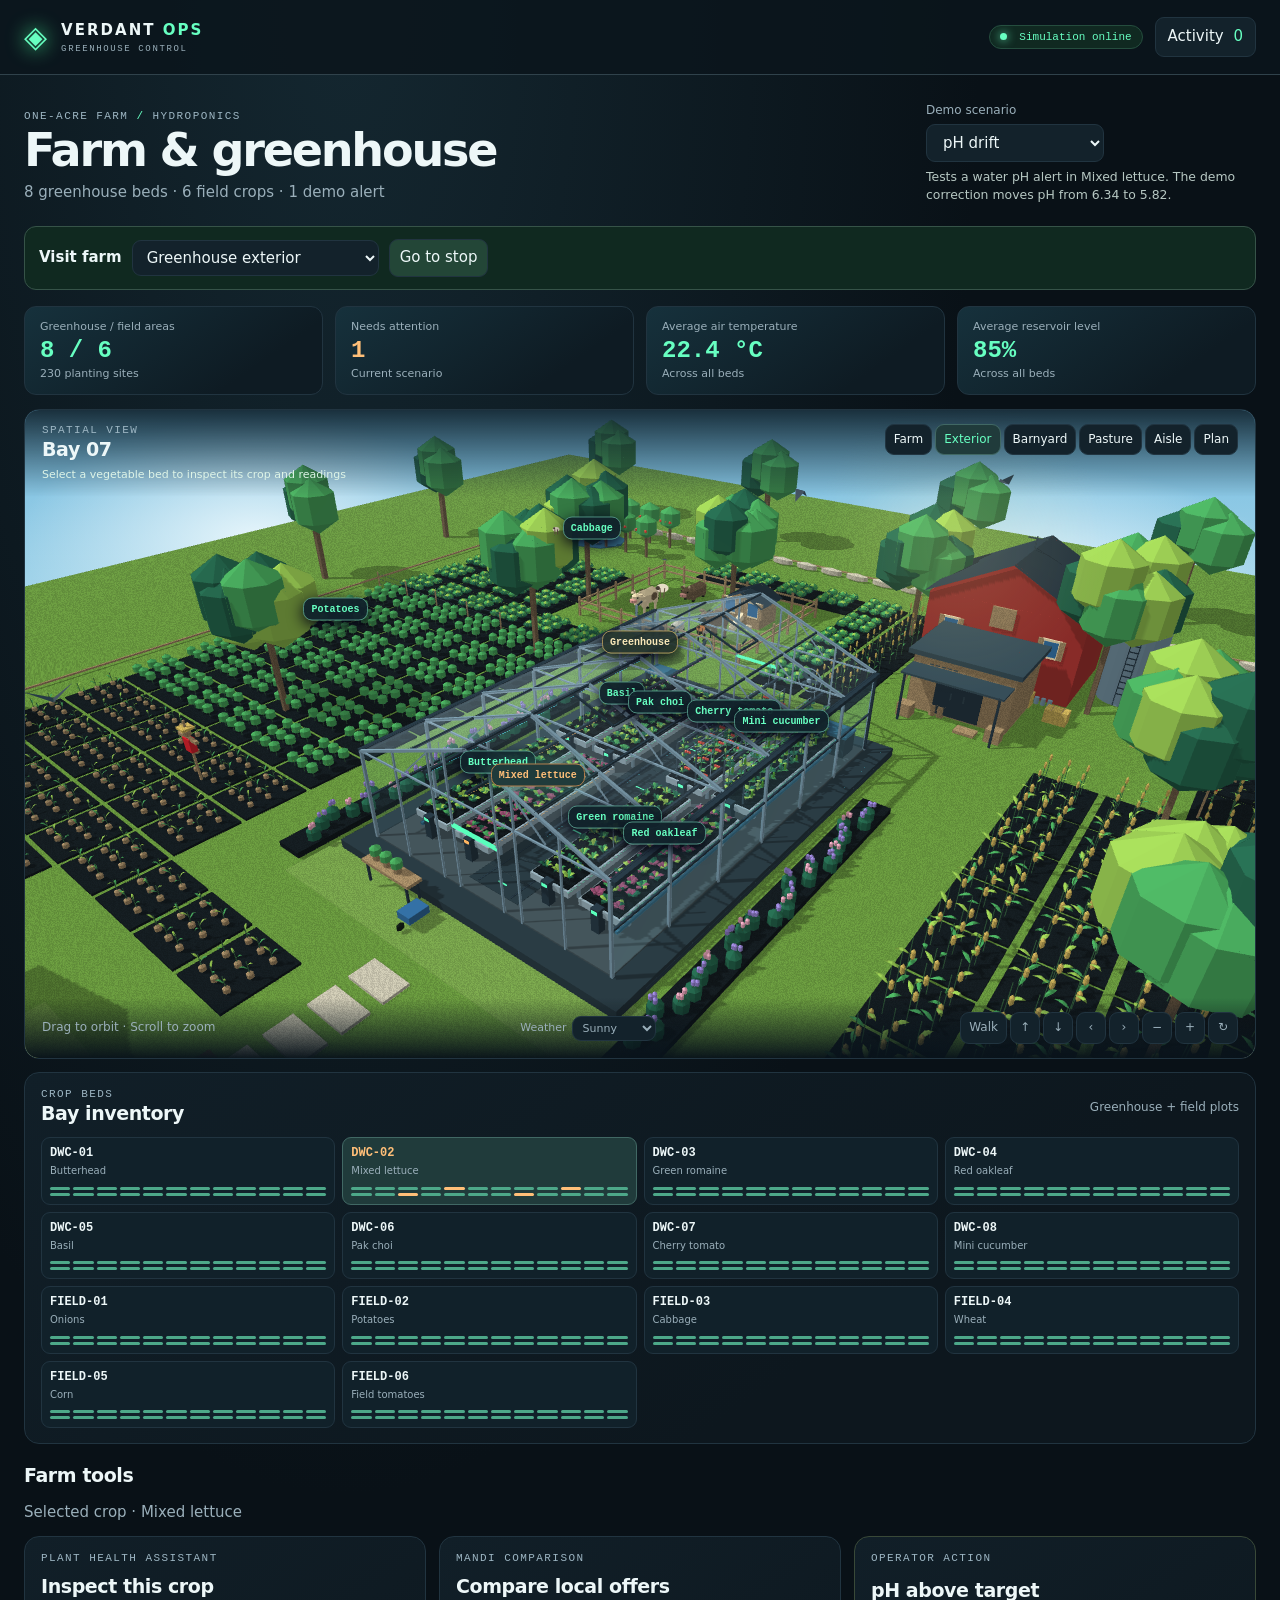
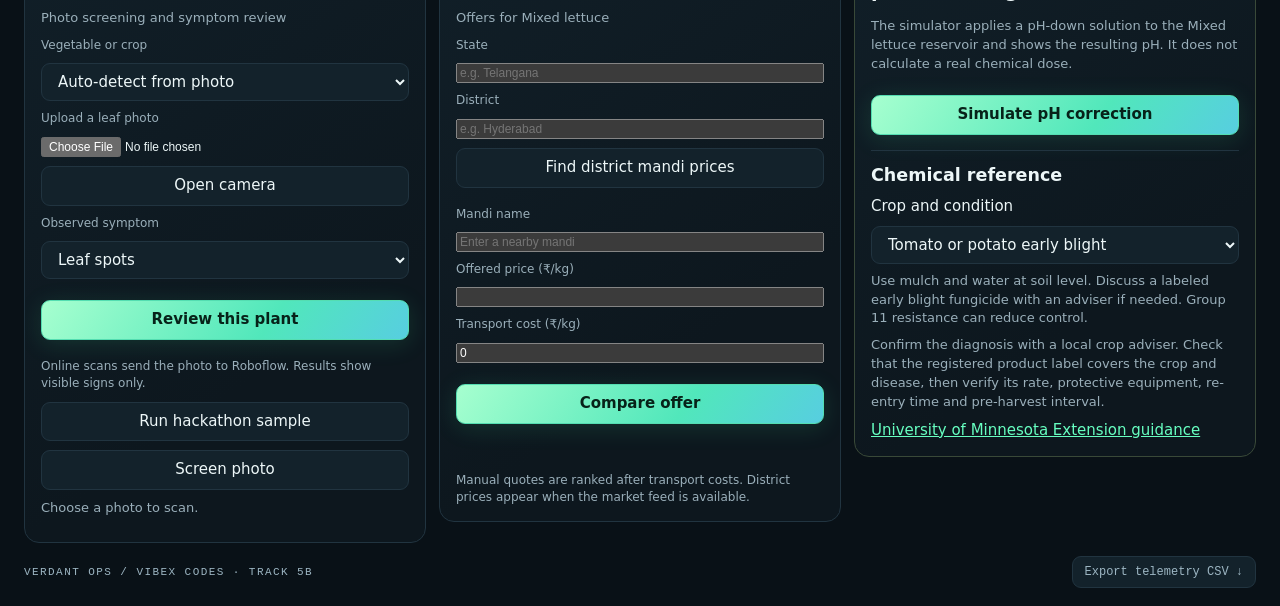
==== commit 90df13a0: "Finalize Track 5B release and match the live demo" ====
--- a/index.html
+++ b/index.html
@@ -1,44 +1,44 @@
-<!doctype html>
-<html lang="en"><head><meta charset="utf-8"><meta name="viewport" content="width=device-width,initial-scale=1"><meta name="theme-color" content="#0a1218"><title>Verdant Ops · Greenhouse Control</title><meta name="description" content="Interactive hydroponic greenhouse digital twin."><link rel="stylesheet" href="style.css"></head>
-<body>
-<header class="top"><div class="brand"><span class="mark" aria-hidden="true">◈</span><div>VERDANT <b>OPS</b><small>GREENHOUSE CONTROL</small></div></div><div class="topright"><span class="badge"><i></i> Simulation online</span><button id="activity">Activity <span id="count">0</span></button></div></header>
-<main>
-<section class="intro"><div><div class="eyebrow">ONE-ACRE FARM <span> / </span> HYDROPONICS</div><h1>Farm & greenhouse</h1><p id="summary">Monitoring eight crop beds in Bay 07.</p></div><div class="scenario"><label for="scenario">Demo scenario</label><select id="scenario" aria-describedby="scenario-info"><option value="drift">pH drift</option><option value="heat">Heat spike</option><option value="normal">Normal operation</option></select><p id="scenario-info" aria-live="polite"></p></div></section>
-<nav class="visit" aria-label="Farm tour"><label for="visit-stop">Visit farm</label><select id="visit-stop"><optgroup label="Farmstead"><option value="farm">One-acre overview</option><option value="orbit" selected>Greenhouse exterior</option><option value="aisle">Inside greenhouse</option><option value="yard">Barnyard and machinery</option><option value="pasture">Animal pasture</option><option value="plan">Greenhouse floor plan</option></optgroup><optgroup id="visit-plots" label="Outdoor crop plots"></optgroup></select><button id="visit-go" type="button">Go to stop</button></nav><section class="bay-stats" aria-label="Greenhouse-wide simulated statistics">
-<div><span>Greenhouse / field areas</span><strong>8 / 6</strong><small>230 planting sites</small></div>
-<div><span>Needs attention</span><strong id="needs-attention">1</strong><small>Current scenario</small></div>
-<div><span>Average air temperature</span><strong id="bay-temp"></strong><small>Across all beds</small></div>
-<div><span>Average reservoir level</span><strong id="bay-water"></strong><small>Across all beds</small></div>
-</section>
-<div class="workspace">
-<section class="viewport" aria-labelledby="scene-title">
-<div class="viewport-top"><div><div class="eyebrow">SPATIAL VIEW</div><h2 id="scene-title">Bay 07</h2><p class="select-hint">Select a vegetable bed to inspect its crop and readings</p></div><div class="seg" id="views" aria-label="Camera view"><button data-view="farm" aria-pressed="false">Farm</button><button data-view="orbit" aria-pressed="true">Exterior</button><button data-view="yard" aria-pressed="false">Barnyard</button><button data-view="pasture" aria-pressed="false">Pasture</button><button data-view="aisle" aria-pressed="false">Aisle</button><button data-view="plan" aria-pressed="false">Plan</button></div></div>
-<div class="weather-overlay" aria-hidden="true"></div><canvas id="bird-flight" aria-hidden="true"></canvas><canvas id="farm-gl" aria-hidden="true" hidden></canvas><canvas id="scene" tabindex="0" aria-describedby="scene-help" aria-label="Three-dimensional greenhouse with eight crop beds"></canvas><div id="pins" aria-label="Inspect crops and farm features"></div>
-<div class="viewport-bottom"><span id="scene-help">Drag to orbit · Scroll to zoom</span><label class="weather-control">Weather <select id="scene-weather"><option value="sunny">Sunny</option><option value="overcast">Overcast</option><option value="rain">Rain</option></select></label><div class="camera-buttons" aria-label="Camera controls"><button id="walk-toggle" type="button" aria-pressed="false">Walk</button><button id="walk-forward" type="button" aria-label="Walk forward">↑</button><button id="walk-back" type="button" aria-label="Walk backward">↓</button><button id="left" aria-label="Rotate left">‹</button><button id="right" aria-label="Rotate right">›</button><button id="zoomout" aria-label="Zoom out">−</button><button id="zoomin" aria-label="Zoom in">+</button><button id="home" aria-label="Reset camera">↻</button></div></div>
-</section>
-<aside class="side feature-panel" id="feature-panel" hidden aria-labelledby="feature-name"><button id="close-feature" aria-label="Close feature details">Close ×</button><img id="feature-image" class="crop-image" alt=""><div class="panel"><div class="eyebrow">Farm feature</div><h2 id="feature-name"></h2><p id="feature-description"></p></div></aside><aside class="side" id="crop-dashboard" hidden><button id="close-crop" aria-label="Close crop dashboard">Close ×</button><img id="crop-image" class="crop-image" alt=""><section class="crop-profile" aria-labelledby="profile-name"><div class="eyebrow">Crop profile</div><h2 id="profile-name"></h2><p id="scientific-name"></p><p id="crop-description"></p><dl><div><dt>Common uses</dt><dd id="crop-uses"></dd></div><div><dt>Key nutrients</dt><dd id="crop-nutrients"></dd></div></dl><fieldset id="crop-rating"><legend>Your rating</legend></fieldset><a href="https://fdc.nal.usda.gov/" target="_blank" rel="noopener">USDA nutrition data</a></section>
-<section class="panel sensors"><div class="panelhead"><div><div class="eyebrow" id="zone-id"></div><h2 id="zone-name"></h2></div><span id="zone-state" class="status"></span></div><div id="readings" class="readings" aria-label="Sensor readings"></div></section>
-</aside>
-<section class="panel beds"><div class="panelhead"><div><div class="eyebrow">CROP BEDS</div><h2>Bay inventory</h2></div><span class="muted">Greenhouse + field plots</span></div><div id="bed-list"></div></section>
-<section class="panel trends" id="crop-trends" hidden><div class="panelhead"><div><div class="eyebrow" id="trend-legend">SENSOR HISTORY</div><h2 id="trend-title">pH trend</h2></div><div class="seg" id="ranges" aria-label="Chart range"><button data-range="1" aria-pressed="false">1 h</button><button data-range="24" aria-pressed="true">24 h</button><button data-range="168" aria-pressed="false">7 d</button></div></div><canvas id="chart" role="img" aria-label="Simulated sensor history"></canvas><div class="axis"><span id="range-label"></span><span>NOW</span></div></section>
-</div>
-<section id="farm-tools" aria-labelledby="farm-tools-title"><h2 id="farm-tools-title">Farm tools</h2><p class="muted" id="tools-context"></p><div class="farm-tools-grid"><section class="panel health"><div class="eyebrow">PLANT HEALTH ASSISTANT</div><h2 id="health-title">Inspect this crop</h2><p class="muted">Photo screening and symptom review</p><label for="screen-crop">Vegetable or crop</label><select id="screen-crop"><option value="">Auto-detect from photo</option></select><label for="leaf-photo">Upload a leaf photo</label><input type="file" id="leaf-photo" accept="image/*"><button type="button" id="open-camera">Open camera</button><dialog id="photo-camera"><h2>Capture crop photo</h2><video id="camera-feed" autoplay playsinline muted aria-label="Camera preview"></video><p id="camera-status" role="status"></p><div class="dialog-actions"><button type="button" id="close-camera">Cancel</button><button type="button" id="capture-photo" disabled>Capture photo</button></div></dialog><img id="leaf-preview" alt="Uploaded leaf for inspection" hidden><label for="symptom">Observed symptom</label><select id="symptom"><option value="spots">Leaf spots</option><option value="yellow">Yellowing leaves</option><option value="wilt">Wilting</option><option value="pests">Visible pests</option></select><button id="inspect-plant" class="primary">Review this plant</button><p id="health-advice" role="status"></p><small>Online scans send the photo to Roboflow. Results show visible signs only.</small><button type="button" id="demo-case">Run hackathon sample</button><button type="button" id="scan-mould">Screen photo</button><p id="vegetable-result" hidden></p><p id="mould-result" role="status">Choose a photo to scan.</p><p id="offline-photo-status" role="status"></p><section id="care-card" hidden><h3 id="care-name">Treatment guidance</h3><p id="care-steps"></p><a id="care-source" hidden target="_blank" rel="noopener">Read crop guidance</a></section></section>
-<section class="panel health"><div class="eyebrow">MANDI COMPARISON</div><h2>Compare local offers</h2><p class="muted" id="offer-crop"></p><form id="market-lookup" class="health"><label for="market-state">State</label><input id="market-state" required maxlength="70" placeholder="e.g. Telangana"><label for="market-district">District</label><input id="market-district" required maxlength="70" placeholder="e.g. Hyderabad"><button type="submit">Find district mandi prices</button></form><div id="market-results" aria-live="polite"></div><form id="offer-form" class="health"><label for="market">Mandi name</label><input id="market" required maxlength="60" placeholder="Enter a nearby mandi"><label for="price">Offered price (₹/kg)</label><input id="price" type="number" required min="0.01" max="100000" step="0.01"><label for="transport">Transport cost (₹/kg)</label><input id="transport" type="number" required min="0" max="100000" step="0.01" value="0"><button class="primary">Compare offer</button></form><ol id="offer-list" aria-live="polite"></ol><small>Manual quotes are ranked after transport costs. District prices appear when the market feed is available.</small></section>
-<section class="panel response"><div class="eyebrow">OPERATOR ACTION</div><h2 id="action-title"></h2><p id="action-copy"></p><button id="respond" class="primary"></button><div id="result" role="status"></div>
-<section class="chemical-reference" aria-labelledby="chemical-title">
-<h3 id="chemical-title">Chemical reference</h3>
-<label for="chemical-case">Crop and condition</label>
-<select id="chemical-case"><option value="early">Tomato or potato early blight</option><option value="leaf">Tomato leaf mold</option><option value="gray">Tomato gray mold</option></select>
-<p id="chemical-advice" aria-live="polite"></p>
-<p class="muted">Confirm the diagnosis with a local crop adviser. Check that the registered product label covers the crop and disease, then verify its rate, protective equipment, re-entry time and pre-harvest interval.</p>
-<a id="chemical-source" target="_blank" rel="noopener">University of Minnesota Extension guidance</a>
-</section></section>
-</div></section>
-<footer><span>VERDANT OPS / VIBEX CODES · TRACK 5B</span><button id="download">Export telemetry CSV ↓</button></footer>
-</main>
-<dialog id="log"><div class="panelhead"><div><div class="eyebrow">BAY 07</div><h2>Activity log</h2></div><button id="close-log" aria-label="Close activity log">×</button></div><p class="muted">Simulation events are stored in this browser.</p><ol id="entries"></ol></dialog>
-<dialog id="confirm"><div class="eyebrow">SIMULATOR</div><h2 id="confirm-title"></h2><p id="confirm-copy"></p><div class="dialog-actions"><button id="cancel">Cancel</button><button class="primary" id="apply">Run simulation</button></div></dialog>
-<script defer src="assets/geometry.js"></script><script defer src="farm-renderer.js"></script><script defer src="app.js"></script>
-</body></html>
-
-
+<!doctype html>
+<html lang="en"><head><meta charset="utf-8"><meta name="viewport" content="width=device-width,initial-scale=1"><meta name="theme-color" content="#0a1218"><title>Verdant Ops · Greenhouse Control</title><meta name="description" content="Interactive hydroponic greenhouse digital twin."><link rel="stylesheet" href="style.css"></head>
+<body>
+<header class="top"><div class="brand"><span class="mark" aria-hidden="true">◈</span><div>VERDANT <b>OPS</b><small>GREENHOUSE CONTROL</small></div></div><div class="topright"><span class="badge"><i></i> Simulation online</span><button id="activity">Activity <span id="count">0</span></button></div></header>
+<main>
+<section class="intro"><div><div class="eyebrow">ONE-ACRE FARM <span> / </span> HYDROPONICS</div><h1>Farm & greenhouse</h1><p id="summary">Monitoring eight crop beds in Bay 07.</p></div><div class="scenario"><label for="scenario">Demo scenario</label><select id="scenario" aria-describedby="scenario-info"><option value="drift">pH drift</option><option value="heat">Heat spike</option><option value="normal">Normal operation</option></select><p id="scenario-info" aria-live="polite"></p></div></section>
+<nav class="visit" aria-label="Farm tour"><label for="visit-stop">Visit farm</label><select id="visit-stop"><optgroup label="Farmstead"><option value="farm">One-acre overview</option><option value="orbit" selected>Greenhouse exterior</option><option value="aisle">Inside greenhouse</option><option value="yard">Barnyard and machinery</option><option value="pasture">Animal pasture</option><option value="plan">Greenhouse floor plan</option></optgroup><optgroup id="visit-plots" label="Outdoor crop plots"></optgroup></select><button id="visit-go" type="button">Go to stop</button></nav><section class="bay-stats" aria-label="Greenhouse-wide simulated statistics">
+<div><span>Greenhouse / field areas</span><strong>8 / 6</strong><small>230 planting sites</small></div>
+<div><span>Needs attention</span><strong id="needs-attention">1</strong><small>Current scenario</small></div>
+<div><span>Average air temperature</span><strong id="bay-temp"></strong><small>Across all beds</small></div>
+<div><span>Average reservoir level</span><strong id="bay-water"></strong><small>Across all beds</small></div>
+</section>
+<div class="workspace">
+<section class="viewport" aria-labelledby="scene-title">
+<div class="viewport-top"><div><div class="eyebrow">SPATIAL VIEW</div><h2 id="scene-title">Bay 07</h2><p class="select-hint">Select a vegetable bed to inspect its crop and readings</p></div><div class="seg" id="views" aria-label="Camera view"><button data-view="farm" aria-pressed="false">Farm</button><button data-view="orbit" aria-pressed="true">Exterior</button><button data-view="yard" aria-pressed="false">Barnyard</button><button data-view="pasture" aria-pressed="false">Pasture</button><button data-view="aisle" aria-pressed="false">Aisle</button><button data-view="plan" aria-pressed="false">Plan</button></div></div>
+<div class="weather-overlay" aria-hidden="true"></div><canvas id="bird-flight" aria-hidden="true"></canvas><canvas id="farm-gl" aria-hidden="true" hidden></canvas><canvas id="scene" tabindex="0" aria-describedby="scene-help" aria-label="Three-dimensional greenhouse with eight crop beds"></canvas><div id="pins" aria-label="Inspect crops and farm features"></div>
+<div class="viewport-bottom"><span id="scene-help">Drag to orbit · Scroll to zoom</span><label class="weather-control">Weather <select id="scene-weather"><option value="sunny">Sunny</option><option value="overcast">Overcast</option><option value="rain">Rain</option></select></label><div class="camera-buttons" aria-label="Camera controls"><button id="walk-toggle" type="button" aria-pressed="false">Walk</button><button id="walk-forward" type="button" aria-label="Walk forward">↑</button><button id="walk-back" type="button" aria-label="Walk backward">↓</button><button id="left" aria-label="Rotate left">‹</button><button id="right" aria-label="Rotate right">›</button><button id="zoomout" aria-label="Zoom out">−</button><button id="zoomin" aria-label="Zoom in">+</button><button id="home" aria-label="Reset camera">↻</button></div></div>
+</section>
+<aside class="side feature-panel" id="feature-panel" hidden aria-labelledby="feature-name"><button id="close-feature" aria-label="Close feature details">Close ×</button><img id="feature-image" class="crop-image" alt=""><div class="panel"><div class="eyebrow">Farm feature</div><h2 id="feature-name"></h2><p id="feature-description"></p></div></aside><aside class="side" id="crop-dashboard" hidden><button id="close-crop" aria-label="Close crop dashboard">Close ×</button><img id="crop-image" class="crop-image" alt=""><section class="crop-profile" aria-labelledby="profile-name"><div class="eyebrow">Crop profile</div><h2 id="profile-name"></h2><p id="scientific-name"></p><p id="crop-description"></p><dl><div><dt>Common uses</dt><dd id="crop-uses"></dd></div><div><dt>Key nutrients</dt><dd id="crop-nutrients"></dd></div></dl><fieldset id="crop-rating"><legend>Your rating</legend></fieldset><a href="https://fdc.nal.usda.gov/" target="_blank" rel="noopener">USDA nutrition data</a></section>
+<section class="panel sensors"><div class="panelhead"><div><div class="eyebrow" id="zone-id"></div><h2 id="zone-name"></h2></div><span id="zone-state" class="status"></span></div><div id="readings" class="readings" aria-label="Sensor readings"></div></section>
+</aside>
+<section class="panel beds"><div class="panelhead"><div><div class="eyebrow">CROP BEDS</div><h2>Bay inventory</h2></div><span class="muted">Greenhouse + field plots</span></div><div id="bed-list"></div></section>
+<section class="panel trends" id="crop-trends" hidden><div class="panelhead"><div><div class="eyebrow" id="trend-legend">SENSOR HISTORY</div><h2 id="trend-title">pH trend</h2></div><div class="seg" id="ranges" aria-label="Chart range"><button data-range="1" aria-pressed="false">1 h</button><button data-range="24" aria-pressed="true">24 h</button><button data-range="168" aria-pressed="false">7 d</button></div></div><canvas id="chart" role="img" aria-label="Simulated sensor history"></canvas><div class="axis"><span id="range-label"></span><span>NOW</span></div></section>
+</div>
+<section id="farm-tools" aria-labelledby="farm-tools-title"><h2 id="farm-tools-title">Farm tools</h2><p class="muted" id="tools-context"></p><div class="farm-tools-grid"><section class="panel health"><div class="eyebrow">PLANT HEALTH ASSISTANT</div><h2 id="health-title">Inspect this crop</h2><p class="muted">Photo screening and symptom review</p><label for="screen-crop">Vegetable or crop</label><select id="screen-crop"><option value="">Auto-detect from photo</option></select><label for="leaf-photo">Upload a leaf photo</label><input type="file" id="leaf-photo" accept="image/*"><button type="button" id="open-camera">Open camera</button><dialog id="photo-camera"><h2>Capture crop photo</h2><video id="camera-feed" autoplay playsinline muted aria-label="Camera preview"></video><p id="camera-status" role="status"></p><div class="dialog-actions"><button type="button" id="close-camera">Cancel</button><button type="button" id="capture-photo" disabled>Capture photo</button></div></dialog><img id="leaf-preview" alt="Uploaded leaf for inspection" hidden><label for="symptom">Observed symptom</label><select id="symptom"><option value="spots">Leaf spots</option><option value="yellow">Yellowing leaves</option><option value="wilt">Wilting</option><option value="pests">Visible pests</option></select><button id="inspect-plant" class="primary">Review this plant</button><p id="health-advice" role="status"></p><small>Online scans send the photo to Roboflow. Results show visible signs only.</small><button type="button" id="demo-case">Run hackathon sample</button><button type="button" id="scan-mould">Screen photo</button><p id="vegetable-result" hidden></p><p id="mould-result" role="status">Choose a photo to scan.</p><p id="offline-photo-status" role="status"></p><section id="care-card" hidden><h3 id="care-name">Treatment guidance</h3><p id="care-steps"></p><a id="care-source" hidden target="_blank" rel="noopener">Read crop guidance</a></section></section>
+<section class="panel health"><div class="eyebrow">MANDI COMPARISON</div><h2>Compare local offers</h2><p class="muted" id="offer-crop"></p><form id="market-lookup" class="health"><label for="market-state">State</label><input id="market-state" required maxlength="70" placeholder="e.g. Telangana"><label for="market-district">District</label><input id="market-district" required maxlength="70" placeholder="e.g. Hyderabad"><button type="submit">Find district mandi prices</button></form><div id="market-results" aria-live="polite"></div><form id="offer-form" class="health"><label for="market">Mandi name</label><input id="market" required maxlength="60" placeholder="Enter a nearby mandi"><label for="price">Offered price (₹/kg)</label><input id="price" type="number" required min="0.01" max="100000" step="0.01"><label for="transport">Transport cost (₹/kg)</label><input id="transport" type="number" required min="0" max="100000" step="0.01" value="0"><button class="primary">Compare offer</button></form><ol id="offer-list" aria-live="polite"></ol><small>Manual quotes are ranked after transport costs. District prices appear when the market feed is available.</small></section>
+<section class="panel response"><div class="eyebrow">OPERATOR ACTION</div><h2 id="action-title"></h2><p id="action-copy"></p><button id="respond" class="primary"></button><div id="result" role="status"></div>
+<section class="chemical-reference" aria-labelledby="chemical-title">
+<h3 id="chemical-title">Chemical reference</h3>
+<label for="chemical-case">Crop and condition</label>
+<select id="chemical-case"><option value="early">Tomato or potato early blight</option><option value="leaf">Tomato leaf mold</option><option value="gray">Tomato gray mold</option></select>
+<p id="chemical-advice" aria-live="polite"></p>
+<p class="muted">Confirm the diagnosis with a local crop adviser. Check that the registered product label covers the crop and disease, then verify its rate, protective equipment, re-entry time and pre-harvest interval.</p>
+<a id="chemical-source" target="_blank" rel="noopener">University of Minnesota Extension guidance</a>
+</section></section>
+</div></section>
+<footer><span>VERDANT OPS / VIBEX CODES · TRACK 5B</span><button id="download">Export telemetry CSV ↓</button></footer>
+</main>
+<dialog id="log"><div class="panelhead"><div><div class="eyebrow">BAY 07</div><h2>Activity log</h2></div><button id="close-log" aria-label="Close activity log">×</button></div><p class="muted">Simulation events are stored in this browser.</p><ol id="entries"></ol></dialog>
+<dialog id="confirm"><div class="eyebrow">SIMULATOR</div><h2 id="confirm-title"></h2><p id="confirm-copy"></p><div class="dialog-actions"><button id="cancel">Cancel</button><button class="primary" id="apply">Run simulation</button></div></dialog>
+<script defer src="assets/geometry.js"></script><script defer src="farm-renderer.js"></script><script defer src="app.js"></script>
+</body></html>
+
+
--- a/style.css
+++ b/style.css
@@ -1,108 +1,108 @@
-:root{color-scheme:dark;--bg:#091117;--panel:#0d1820;--line:#213440;--text:#edf7f8;--muted:#9aafba;--mint:#67ffc1;--amber:#ffbf78;--pink:#ff91de;--cyan:#74e6fc;font:15px/1.45 "Segoe UI",system-ui,sans-serif}
-*{box-sizing:border-box}body{margin:0;background:radial-gradient(ellipse at 27% 0,#142730 0,transparent 48%),var(--bg);color:var(--text)}
-button,select{font:inherit;color:inherit;background:#13222b;border:1px solid var(--line);border-radius:9px;padding:8px 12px;cursor:pointer}button:hover,select:hover{border-color:var(--mint);color:var(--mint)}button:disabled{opacity:.55;cursor:default}button:focus-visible,select:focus-visible{outline:2px solid var(--cyan);outline-offset:3px}button[aria-pressed=true]{background:#203b3b;color:var(--mint);border-color:#416864}
-.top{padding:17px max(24px,calc((100vw - 1460px)/2));border-bottom:1px solid #30424b;background:#0b151cdd;display:flex;justify-content:space-between;align-items:center;gap:10px}
-.brand,.topright,.badge,.panelhead,.viewport-top,.viewport-bottom,.intro,footer{display:flex;align-items:center;justify-content:space-between;gap:12px}.brand{justify-content:start;font-weight:800;letter-spacing:.135em}.brand b{color:var(--mint)}.brand small{display:block;color:var(--muted);font:9px ui-monospace,monospace;letter-spacing:.18em;margin-top:3px}.mark{color:var(--mint);font-size:30px;line-height:1;text-shadow:0 0 20px #4aff9c}
-.badge,.status{color:var(--mint);background:#102921;border:1px solid #254d3e;padding:5px 10px;border-radius:30px;font:11px ui-monospace,monospace;white-space:nowrap}.badge i{width:7px;height:7px;border-radius:50%;background:var(--mint);box-shadow:0 0 10px var(--mint)}.status.warn{color:var(--amber);background:#31241b;border-color:#664b33}#count{color:var(--mint);margin-left:5px}
-main{max-width:1508px;margin:auto;padding:27px 24px 15px}.intro{margin-bottom:22px;align-items:end}h1,h2,p{margin:0}h1{font-size:clamp(29px,3.6vw,53px);line-height:1.08;font-weight:650;letter-spacing:-.048em;margin:4px 0 7px}h2{font-size:19px;letter-spacing:-.022em}.eyebrow,.axis,footer{font:11px ui-monospace,monospace;letter-spacing:.13em;color:#9db6c3}.eyebrow span{color:var(--mint)}p,.muted,.scenario label{color:var(--muted)}.scenario label{display:block;font-size:12px;margin-bottom:5px}
-.workspace{display:grid;grid-template-columns:minmax(0,2.25fr) minmax(292px,1fr);gap:13px}.viewport,.panel{border:1px solid var(--line);border-radius:15px;overflow:hidden}.viewport{background:#0c1822 url(assets/greenhouse.jpg) center/cover;position:relative;min-height:500px;display:grid;grid-template-rows:auto 1fr auto;isolation:isolate}.viewport:before{content:"";position:absolute;inset:0;z-index:-1;background:radial-gradient(ellipse at 50% 48%,#1d3e49 0,#0c1721 68%);opacity:.87}#scene{position:absolute;inset:0;width:100%;height:100%;touch-action:pan-y;cursor:grab;z-index:-1}#scene:active{cursor:grabbing}.viewport-top,.viewport-bottom{padding:14px 17px;pointer-events:none;z-index:2}.viewport-top{grid-row:1;align-items:start;background:linear-gradient(#09131be8,transparent)}.viewport-bottom{grid-row:3;background:linear-gradient(transparent,#09131bfa);color:var(--muted);font-size:12px}.viewport button{pointer-events:auto}.camera-buttons,.seg{display:flex;gap:3px}.camera-buttons button,.seg button{font-size:12px;padding:6px 8px}.camera-buttons button{min-width:30px}#pins{position:absolute;inset:0;pointer-events:none}.pin{position:absolute;transform:translate(-50%,-50%);font:700 11px ui-monospace,monospace;background:#11232bf5;color:var(--mint);border-color:#4d8b7e;box-shadow:0 4px 15px #001;white-space:nowrap}.pin.warn{color:var(--amber);border-color:#b37e4c}.pin[aria-pressed=true]{box-shadow:0 0 20px #61ffbe55}
-.side{display:grid;align-content:start;gap:13px}.panel{background:linear-gradient(145deg,#111f28,#0d171e 68%);padding:15px 16px}.panelhead{align-items:center}.readings{display:grid;gap:2px;margin-top:10px}.reading{width:100%;display:flex;align-items:center;gap:9px;text-align:left;border-radius:6px;padding:6px 8px;background:transparent;border-color:transparent}.reading .orb{width:7px;height:7px;background:var(--reading);border-radius:50%;box-shadow:0 0 10px var(--reading)}.reading .value{margin-left:auto;font:600 17px ui-monospace,monospace}.reading small{font-size:11px;color:var(--muted);min-width:25px;text-align:right}.reading.warn .value{color:var(--amber)}
-.response{border-color:#394938}.response h2{margin:4px 0}.response p{font-size:13px;min-height:38px}.primary{margin-top:12px;width:100%;border-color:#54ddb1;background:linear-gradient(125deg,#a6ffcf,#51e7bb 62%,#57cee0);color:#072219;font-weight:750;box-shadow:0 4px 24px #43fdab21}.primary:hover{color:#072219;background:#b0ffe0}#result:empty{display:none}#result{margin-top:8px;color:var(--mint);font-size:12px}
-.beds .muted{font-size:12px}#bed-list{display:grid;grid-template-columns:repeat(4,1fr);gap:7px;margin-top:10px}.bed-button{text-align:left;padding:8px;background:#11212a;min-width:0}.bed-button strong,.bed-button small{display:block}.bed-button strong{font:600 12px ui-monospace,monospace}.bed-button small{font-size:10px;color:var(--muted);margin-top:4px}.bed-button.warn strong{color:var(--amber)}.dots{margin-top:8px;display:grid;grid-template-columns:repeat(12,1fr);gap:3px}.dots i{height:3px;background:#4da889;border-radius:2px}.warn .dots i:nth-child(5n){background:var(--amber)}#chart{width:100%;height:104px;display:block;margin-top:7px}.axis{display:flex;justify-content:space-between;font-size:9px;margin-left:34px}footer{margin-top:13px;flex-wrap:wrap}footer button{letter-spacing:0;font-size:12px}
-dialog{color:var(--text);background:#112029;border:1px solid #3b5965;border-radius:15px;width:min(510px,calc(100vw - 26px));padding:22px;box-shadow:0 24px 100px #000}dialog::backdrop{background:#050b10bb}dialog p{margin:9px 0}.dialog-actions{display:flex;gap:8px;justify-content:end;margin-top:12px}.dialog-actions .primary{margin:0;width:auto}#entries{padding-left:21px;max-height:55vh;overflow:auto}#entries li{padding:7px 0;border-bottom:1px solid var(--line)}#entries time{display:block;font:11px ui-monospace,monospace;color:var(--muted)}
-@media(max-width:850px){.workspace{grid-template-columns:1fr}.viewport{min-height:420px}.side{grid-template-columns:1fr 1fr}.intro{align-items:flex-start}}
-@media(max-width:550px){main{padding:19px 10px}.top{padding:12px 10px}.badge{font-size:0;padding:8px}.intro{display:block}.scenario{margin-top:12px}.scenario label{display:inline;margin-right:8px}.viewport{min-height:355px}.viewport-top,.viewport-bottom,.panel{padding:11px}.side{grid-template-columns:1fr}.pin{padding:4px 5px}.beds #bed-list{grid-template-columns:repeat(2,1fr)}}
-.viewport.fallback:before{opacity:.18}
-
-.bay-stats{display:grid;grid-template-columns:repeat(4,1fr);gap:12px;margin-bottom:14px}
-.bay-stats>div{display:grid;gap:2px;padding:12px 15px;border:1px solid var(--line);border-radius:12px;background:linear-gradient(145deg,#16313c,#0e1b23 75%)}
-.bay-stats span,.bay-stats small{color:var(--muted);font-size:11px}.bay-stats strong{font:700 24px ui-monospace,monospace;color:var(--mint)}.bay-stats div:nth-child(2) strong{color:var(--amber)}
-.reading small{min-width:52px}.reading{padding-block:4px}.reading .value{font-size:15px}.viewport{min-height:560px}
-@media(max-width:850px){.viewport{min-height:425px}}@media(max-width:550px){.bay-stats{grid-template-columns:repeat(2,1fr);gap:7px}.viewport{min-height:355px}}
-.viewport.interactive{background-image:none}.viewport.interactive:before{opacity:1}
-
-.viewport.interactive:before{background:linear-gradient(180deg,#b5deed,#e6f0d9 60%,#7ea65b);opacity:1}.viewport-top{background:linear-gradient(#10212be6,transparent)}
-
-[hidden]{display:none!important}
-.workspace{grid-template-columns:1fr}
-.workspace.inspecting{grid-template-columns:minmax(0,2.25fr) minmax(292px,1fr)}
-.viewport{min-height:650px}.beds{grid-column:1}.side{grid-column:2;grid-row:1 / span 2}.trends{grid-column:1}
-.crop-image{width:100%;height:145px;object-fit:cover;border-radius:12px;border:1px solid var(--line)}
-#crop-description{font-size:12px;padding:0 5px}#close-crop{justify-self:end}
-.select-hint{font-size:11px;color:#def4e7;margin-top:4px}
-.pin{font-size:10px;padding:5px 7px}.viewport.interactive:before{background:linear-gradient(#83bfde,#cceaf1 50%,#eaf2d6)}
-@media(max-width:850px){.workspace.inspecting{grid-template-columns:1fr}.side{grid-column:1;grid-row:auto;grid-template-columns:1fr}.viewport{min-height:480px}}
-
-.health{display:grid;gap:9px}.health label,.health small{font-size:12px;color:var(--muted)}
-.health p{font-size:13px}.health input{width:100%;font-size:12px}#leaf-preview{max-width:100%;max-height:180px;object-fit:contain}
-.side{max-height:1100px;overflow:auto;scrollbar-color:#477368 #12212a}
-@media(max-width:850px){.side{max-height:none}}
-
-
-#bird-flight{position:absolute;inset:0;width:100%;height:100%;pointer-events:none;z-index:0}
-.side{grid-auto-rows:max-content}
-
-#views{flex-wrap:wrap;justify-content:flex-end;max-width:420px}
-.viewport.interactive:before{background:radial-gradient(ellipse at 19% 20%,#f6fdffd8 0%,transparent 17%),radial-gradient(ellipse at 82% 27%,#effbffd6 0%,transparent 18%),linear-gradient(#73bade,#d6f1f7 57%,#e7efd3)}
-@media(max-width:650px){#views{max-width:205px}.viewport-top{gap:6px}}
-
-.weather-control{pointer-events:auto;display:flex;align-items:center;gap:5px;font-size:11px}
-.weather-control select{padding:4px 6px;font-size:11px}
-.weather-overlay{position:absolute;inset:0;pointer-events:none;z-index:1}
-.viewport[data-weather="overcast"]:before{background:linear-gradient(#697f92,#c5d1d2 63%,#a8b29c)}
-.viewport[data-weather="overcast"] .weather-overlay{background:#68788327}
-@media(prefers-reduced-motion:reduce){.weather-overlay{animation:none!important}}
-@media(max-width:500px){.viewport-bottom{flex-wrap:wrap}.weather-control{margin-left:auto}}
-.viewport:not([data-weather="overcast"]) .weather-overlay{background:radial-gradient(circle at 76% 21%,#fffddd99 0 1%,#ffefaa35 2%,transparent 11%)}
-
-.visit{display:flex;align-items:center;gap:10px;flex-wrap:wrap;margin:0 0 16px;padding:12px 14px;border:1px solid #365348;border-radius:12px;background:#102920}.visit label{font-weight:700}.visit select,.visit button{padding:7px 10px}.visit button{background:#234637}
-
-.viewport[data-weather="overcast"] #scene{filter:saturate(.89) brightness(.94)}
-
-#crop-dashboard,.feature-panel{padding:12px;border:1px solid #69877e60;border-radius:14px;background:linear-gradient(145deg,#244538c7,#0c1f23d4);box-shadow:0 14px 36px #0003}
-#crop-dashboard .panel,.feature-panel .panel{background:#0c1d2194;border-color:#739d913d}
-.feature-pin{color:#f9e8b8;border-color:#a28c57;background:#23312be8}
-.feature-panel .crop-image{height:auto;aspect-ratio:16/10}
-
-#farm-gl{position:absolute;inset:0;width:100%;height:100%;z-index:-1;pointer-events:none}
-.viewport[data-weather="overcast"] #farm-gl{filter:saturate(.89) brightness(.94)}
-
-.workspace.inspecting .side{min-width:0}.health{min-width:0;overflow-wrap:anywhere}.health input,.health select{max-width:100%}#mould-result{min-height:1.35em}
-
-#photo-camera{width:min(640px,calc(100vw - 28px))}#camera-feed{display:block;width:100%;max-height:55vh;background:#081315;border-radius:10px;margin:10px 0}#vegetable-result{color:var(--mint);font-weight:700}
-
-@media(max-width:600px){
-  .viewport{min-height:clamp(340px,62svh,460px)}
-  .visit select{flex:1 1 135px;min-width:0}
-  .viewport-top{display:grid;grid-template-columns:minmax(0,1fr);gap:7px}
-  .viewport-top #views{justify-content:flex-start;max-width:none}
-  .viewport-top #views button,.camera-buttons button,.weather-control select{min-height:36px}
-  .viewport-bottom{display:flex;flex-wrap:wrap;gap:6px}
-  .viewport-bottom #scene-help{flex:1 1 100%}
-  .workspace,.workspace.inspecting{grid-template-columns:minmax(0,1fr)}
-  .crop-image{max-width:100%}
-}
-
-.scenario{max-width:330px}#scenario-info{color:#b6c7c2;font-size:.83rem;margin-top:6px;line-height:1.45}
-.crop-profile{background:linear-gradient(140deg,#27513a,#142c27);border:1px solid #7aa88960;border-radius:12px;padding:14px}
-.crop-profile h2{font-size:1.35rem;margin:.2rem 0}.crop-profile p{margin:.25rem 0}
-#scientific-name{color:#bde4bd;font-style:italic}.crop-profile dl{display:grid;gap:8px;margin:12px 0}
-.crop-profile dl div{padding:7px 9px;background:#071b1670;border-radius:7px}
-.crop-profile dt{color:#a8cdb5;font-size:.73rem}.crop-profile dd{margin:2px 0;font-size:.86rem}
-.crop-profile a{color:var(--mint);font-size:.72rem}#crop-rating{margin:0 0 8px;padding:0;border:0}
-#crop-rating legend{font-size:.78rem;color:#bdcfbf}#crop-rating label{position:relative;display:inline-grid;place-items:center;min-width:34px;min-height:34px;font-size:1.45rem;color:#82988a;cursor:pointer}
-#crop-rating label.rated{color:#ffd17a}#crop-rating input{position:absolute;opacity:0;width:100%;height:100%;margin:0;cursor:pointer}
-#crop-rating label:focus-within{outline:2px solid var(--mint);border-radius:4px}
-
-
-#care-card,#market-results:not(:empty){padding:10px;background:#1c392a;border:1px solid #4c7261;border-radius:8px}#care-card a{color:var(--mint)}#market-results ol{padding-left:20px}#market-results li{margin-top:5px}
-
-#farm-tools{margin-top:18px;display:grid;gap:12px}
-.farm-tools-grid{display:grid;grid-template-columns:repeat(3,minmax(0,1fr));gap:13px;align-items:start}
-#farm-tools .response{display:grid;gap:9px}
-.chemical-reference{display:grid;gap:8px;margin-top:6px;padding-top:12px;border-top:1px solid var(--line)}
-.chemical-reference h3,.chemical-reference p{margin:0}
-.chemical-reference a{color:var(--mint)}
-.viewport-bottom,.camera-buttons{flex-wrap:wrap}
-#scene:focus-visible{outline:2px solid var(--mint);outline-offset:-4px}
-@media(max-width:850px){.farm-tools-grid{grid-template-columns:1fr}}
+:root{color-scheme:dark;--bg:#091117;--panel:#0d1820;--line:#213440;--text:#edf7f8;--muted:#9aafba;--mint:#67ffc1;--amber:#ffbf78;--pink:#ff91de;--cyan:#74e6fc;font:15px/1.45 "Segoe UI",system-ui,sans-serif}
+*{box-sizing:border-box}body{margin:0;background:radial-gradient(ellipse at 27% 0,#142730 0,transparent 48%),var(--bg);color:var(--text)}
+button,select{font:inherit;color:inherit;background:#13222b;border:1px solid var(--line);border-radius:9px;padding:8px 12px;cursor:pointer}button:hover,select:hover{border-color:var(--mint);color:var(--mint)}button:disabled{opacity:.55;cursor:default}button:focus-visible,select:focus-visible{outline:2px solid var(--cyan);outline-offset:3px}button[aria-pressed=true]{background:#203b3b;color:var(--mint);border-color:#416864}
+.top{padding:17px max(24px,calc((100vw - 1460px)/2));border-bottom:1px solid #30424b;background:#0b151cdd;display:flex;justify-content:space-between;align-items:center;gap:10px}
+.brand,.topright,.badge,.panelhead,.viewport-top,.viewport-bottom,.intro,footer{display:flex;align-items:center;justify-content:space-between;gap:12px}.brand{justify-content:start;font-weight:800;letter-spacing:.135em}.brand b{color:var(--mint)}.brand small{display:block;color:var(--muted);font:9px ui-monospace,monospace;letter-spacing:.18em;margin-top:3px}.mark{color:var(--mint);font-size:30px;line-height:1;text-shadow:0 0 20px #4aff9c}
+.badge,.status{color:var(--mint);background:#102921;border:1px solid #254d3e;padding:5px 10px;border-radius:30px;font:11px ui-monospace,monospace;white-space:nowrap}.badge i{width:7px;height:7px;border-radius:50%;background:var(--mint);box-shadow:0 0 10px var(--mint)}.status.warn{color:var(--amber);background:#31241b;border-color:#664b33}#count{color:var(--mint);margin-left:5px}
+main{max-width:1508px;margin:auto;padding:27px 24px 15px}.intro{margin-bottom:22px;align-items:end}h1,h2,p{margin:0}h1{font-size:clamp(29px,3.6vw,53px);line-height:1.08;font-weight:650;letter-spacing:-.048em;margin:4px 0 7px}h2{font-size:19px;letter-spacing:-.022em}.eyebrow,.axis,footer{font:11px ui-monospace,monospace;letter-spacing:.13em;color:#9db6c3}.eyebrow span{color:var(--mint)}p,.muted,.scenario label{color:var(--muted)}.scenario label{display:block;font-size:12px;margin-bottom:5px}
+.workspace{display:grid;grid-template-columns:minmax(0,2.25fr) minmax(292px,1fr);gap:13px}.viewport,.panel{border:1px solid var(--line);border-radius:15px;overflow:hidden}.viewport{background:#0c1822 url(assets/greenhouse.jpg) center/cover;position:relative;min-height:500px;display:grid;grid-template-rows:auto 1fr auto;isolation:isolate}.viewport:before{content:"";position:absolute;inset:0;z-index:-1;background:radial-gradient(ellipse at 50% 48%,#1d3e49 0,#0c1721 68%);opacity:.87}#scene{position:absolute;inset:0;width:100%;height:100%;touch-action:pan-y;cursor:grab;z-index:-1}#scene:active{cursor:grabbing}.viewport-top,.viewport-bottom{padding:14px 17px;pointer-events:none;z-index:2}.viewport-top{grid-row:1;align-items:start;background:linear-gradient(#09131be8,transparent)}.viewport-bottom{grid-row:3;background:linear-gradient(transparent,#09131bfa);color:var(--muted);font-size:12px}.viewport button{pointer-events:auto}.camera-buttons,.seg{display:flex;gap:3px}.camera-buttons button,.seg button{font-size:12px;padding:6px 8px}.camera-buttons button{min-width:30px}#pins{position:absolute;inset:0;pointer-events:none}.pin{position:absolute;transform:translate(-50%,-50%);font:700 11px ui-monospace,monospace;background:#11232bf5;color:var(--mint);border-color:#4d8b7e;box-shadow:0 4px 15px #001;white-space:nowrap}.pin.warn{color:var(--amber);border-color:#b37e4c}.pin[aria-pressed=true]{box-shadow:0 0 20px #61ffbe55}
+.side{display:grid;align-content:start;gap:13px}.panel{background:linear-gradient(145deg,#111f28,#0d171e 68%);padding:15px 16px}.panelhead{align-items:center}.readings{display:grid;gap:2px;margin-top:10px}.reading{width:100%;display:flex;align-items:center;gap:9px;text-align:left;border-radius:6px;padding:6px 8px;background:transparent;border-color:transparent}.reading .orb{width:7px;height:7px;background:var(--reading);border-radius:50%;box-shadow:0 0 10px var(--reading)}.reading .value{margin-left:auto;font:600 17px ui-monospace,monospace}.reading small{font-size:11px;color:var(--muted);min-width:25px;text-align:right}.reading.warn .value{color:var(--amber)}
+.response{border-color:#394938}.response h2{margin:4px 0}.response p{font-size:13px;min-height:38px}.primary{margin-top:12px;width:100%;border-color:#54ddb1;background:linear-gradient(125deg,#a6ffcf,#51e7bb 62%,#57cee0);color:#072219;font-weight:750;box-shadow:0 4px 24px #43fdab21}.primary:hover{color:#072219;background:#b0ffe0}#result:empty{display:none}#result{margin-top:8px;color:var(--mint);font-size:12px}
+.beds .muted{font-size:12px}#bed-list{display:grid;grid-template-columns:repeat(4,1fr);gap:7px;margin-top:10px}.bed-button{text-align:left;padding:8px;background:#11212a;min-width:0}.bed-button strong,.bed-button small{display:block}.bed-button strong{font:600 12px ui-monospace,monospace}.bed-button small{font-size:10px;color:var(--muted);margin-top:4px}.bed-button.warn strong{color:var(--amber)}.dots{margin-top:8px;display:grid;grid-template-columns:repeat(12,1fr);gap:3px}.dots i{height:3px;background:#4da889;border-radius:2px}.warn .dots i:nth-child(5n){background:var(--amber)}#chart{width:100%;height:104px;display:block;margin-top:7px}.axis{display:flex;justify-content:space-between;font-size:9px;margin-left:34px}footer{margin-top:13px;flex-wrap:wrap}footer button{letter-spacing:0;font-size:12px}
+dialog{color:var(--text);background:#112029;border:1px solid #3b5965;border-radius:15px;width:min(510px,calc(100vw - 26px));padding:22px;box-shadow:0 24px 100px #000}dialog::backdrop{background:#050b10bb}dialog p{margin:9px 0}.dialog-actions{display:flex;gap:8px;justify-content:end;margin-top:12px}.dialog-actions .primary{margin:0;width:auto}#entries{padding-left:21px;max-height:55vh;overflow:auto}#entries li{padding:7px 0;border-bottom:1px solid var(--line)}#entries time{display:block;font:11px ui-monospace,monospace;color:var(--muted)}
+@media(max-width:850px){.workspace{grid-template-columns:1fr}.viewport{min-height:420px}.side{grid-template-columns:1fr 1fr}.intro{align-items:flex-start}}
+@media(max-width:550px){main{padding:19px 10px}.top{padding:12px 10px}.badge{font-size:0;padding:8px}.intro{display:block}.scenario{margin-top:12px}.scenario label{display:inline;margin-right:8px}.viewport{min-height:355px}.viewport-top,.viewport-bottom,.panel{padding:11px}.side{grid-template-columns:1fr}.pin{padding:4px 5px}.beds #bed-list{grid-template-columns:repeat(2,1fr)}}
+.viewport.fallback:before{opacity:.18}
+
+.bay-stats{display:grid;grid-template-columns:repeat(4,1fr);gap:12px;margin-bottom:14px}
+.bay-stats>div{display:grid;gap:2px;padding:12px 15px;border:1px solid var(--line);border-radius:12px;background:linear-gradient(145deg,#16313c,#0e1b23 75%)}
+.bay-stats span,.bay-stats small{color:var(--muted);font-size:11px}.bay-stats strong{font:700 24px ui-monospace,monospace;color:var(--mint)}.bay-stats div:nth-child(2) strong{color:var(--amber)}
+.reading small{min-width:52px}.reading{padding-block:4px}.reading .value{font-size:15px}.viewport{min-height:560px}
+@media(max-width:850px){.viewport{min-height:425px}}@media(max-width:550px){.bay-stats{grid-template-columns:repeat(2,1fr);gap:7px}.viewport{min-height:355px}}
+.viewport.interactive{background-image:none}.viewport.interactive:before{opacity:1}
+
+.viewport.interactive:before{background:linear-gradient(180deg,#b5deed,#e6f0d9 60%,#7ea65b);opacity:1}.viewport-top{background:linear-gradient(#10212be6,transparent)}
+
+[hidden]{display:none!important}
+.workspace{grid-template-columns:1fr}
+.workspace.inspecting{grid-template-columns:minmax(0,2.25fr) minmax(292px,1fr)}
+.viewport{min-height:650px}.beds{grid-column:1}.side{grid-column:2;grid-row:1 / span 2}.trends{grid-column:1}
+.crop-image{width:100%;height:145px;object-fit:cover;border-radius:12px;border:1px solid var(--line)}
+#crop-description{font-size:12px;padding:0 5px}#close-crop{justify-self:end}
+.select-hint{font-size:11px;color:#def4e7;margin-top:4px}
+.pin{font-size:10px;padding:5px 7px}.viewport.interactive:before{background:linear-gradient(#83bfde,#cceaf1 50%,#eaf2d6)}
+@media(max-width:850px){.workspace.inspecting{grid-template-columns:1fr}.side{grid-column:1;grid-row:auto;grid-template-columns:1fr}.viewport{min-height:480px}}
+
+.health{display:grid;gap:9px}.health label,.health small{font-size:12px;color:var(--muted)}
+.health p{font-size:13px}.health input{width:100%;font-size:12px}#leaf-preview{max-width:100%;max-height:180px;object-fit:contain}
+.side{max-height:1100px;overflow:auto;scrollbar-color:#477368 #12212a}
+@media(max-width:850px){.side{max-height:none}}
+
+
+#bird-flight{position:absolute;inset:0;width:100%;height:100%;pointer-events:none;z-index:0}
+.side{grid-auto-rows:max-content}
+
+#views{flex-wrap:wrap;justify-content:flex-end;max-width:420px}
+.viewport.interactive:before{background:radial-gradient(ellipse at 19% 20%,#f6fdffd8 0%,transparent 17%),radial-gradient(ellipse at 82% 27%,#effbffd6 0%,transparent 18%),linear-gradient(#73bade,#d6f1f7 57%,#e7efd3)}
+@media(max-width:650px){#views{max-width:205px}.viewport-top{gap:6px}}
+
+.weather-control{pointer-events:auto;display:flex;align-items:center;gap:5px;font-size:11px}
+.weather-control select{padding:4px 6px;font-size:11px}
+.weather-overlay{position:absolute;inset:0;pointer-events:none;z-index:1}
+.viewport[data-weather="overcast"]:before{background:linear-gradient(#697f92,#c5d1d2 63%,#a8b29c)}
+.viewport[data-weather="overcast"] .weather-overlay{background:#68788327}
+@media(prefers-reduced-motion:reduce){.weather-overlay{animation:none!important}}
+@media(max-width:500px){.viewport-bottom{flex-wrap:wrap}.weather-control{margin-left:auto}}
+.viewport:not([data-weather="overcast"]) .weather-overlay{background:radial-gradient(circle at 76% 21%,#ffefaa26 0,transparent 14%)}
+
+.visit{display:flex;align-items:center;gap:10px;flex-wrap:wrap;margin:0 0 16px;padding:12px 14px;border:1px solid #365348;border-radius:12px;background:#102920}.visit label{font-weight:700}.visit select,.visit button{padding:7px 10px}.visit button{background:#234637}
+
+.viewport[data-weather="overcast"] #scene{filter:saturate(.89) brightness(.94)}
+
+#crop-dashboard,.feature-panel{padding:12px;border:1px solid #69877e60;border-radius:14px;background:linear-gradient(145deg,#244538c7,#0c1f23d4);box-shadow:0 14px 36px #0003}
+#crop-dashboard .panel,.feature-panel .panel{background:#0c1d2194;border-color:#739d913d}
+.feature-pin{color:#f9e8b8;border-color:#a28c57;background:#23312be8}
+.feature-panel .crop-image{height:auto;aspect-ratio:16/10}
+
+#farm-gl{position:absolute;inset:0;width:100%;height:100%;z-index:-1;pointer-events:none}
+.viewport[data-weather="overcast"] #farm-gl{filter:saturate(.89) brightness(.94)}
+
+.workspace.inspecting .side{min-width:0}.health{min-width:0;overflow-wrap:anywhere}.health input,.health select{max-width:100%}#mould-result{min-height:1.35em}
+
+#photo-camera{width:min(640px,calc(100vw - 28px))}#camera-feed{display:block;width:100%;max-height:55vh;background:#081315;border-radius:10px;margin:10px 0}#vegetable-result{color:var(--mint);font-weight:700}
+
+@media(max-width:600px){
+  .viewport{min-height:clamp(340px,62svh,460px)}
+  .visit select{flex:1 1 135px;min-width:0}
+  .viewport-top{display:grid;grid-template-columns:minmax(0,1fr);gap:7px}
+  .viewport-top #views{justify-content:flex-start;max-width:none}
+  .viewport-top #views button,.camera-buttons button,.weather-control select{min-height:36px}
+  .viewport-bottom{display:flex;flex-wrap:wrap;gap:6px}
+  .viewport-bottom #scene-help{flex:1 1 100%}
+  .workspace,.workspace.inspecting{grid-template-columns:minmax(0,1fr)}
+  .crop-image{max-width:100%}
+}
+
+.scenario{max-width:330px}#scenario-info{color:#b6c7c2;font-size:.83rem;margin-top:6px;line-height:1.45}
+.crop-profile{background:linear-gradient(140deg,#27513a,#142c27);border:1px solid #7aa88960;border-radius:12px;padding:14px}
+.crop-profile h2{font-size:1.35rem;margin:.2rem 0}.crop-profile p{margin:.25rem 0}
+#scientific-name{color:#bde4bd;font-style:italic}.crop-profile dl{display:grid;gap:8px;margin:12px 0}
+.crop-profile dl div{padding:7px 9px;background:#071b1670;border-radius:7px}
+.crop-profile dt{color:#a8cdb5;font-size:.73rem}.crop-profile dd{margin:2px 0;font-size:.86rem}
+.crop-profile a{color:var(--mint);font-size:.72rem}#crop-rating{margin:0 0 8px;padding:0;border:0}
+#crop-rating legend{font-size:.78rem;color:#bdcfbf}#crop-rating label{position:relative;display:inline-grid;place-items:center;min-width:34px;min-height:34px;font-size:1.45rem;color:#82988a;cursor:pointer}
+#crop-rating label.rated{color:#ffd17a}#crop-rating input{position:absolute;opacity:0;width:100%;height:100%;margin:0;cursor:pointer}
+#crop-rating label:focus-within{outline:2px solid var(--mint);border-radius:4px}
+
+
+#care-card,#market-results:not(:empty){padding:10px;background:#1c392a;border:1px solid #4c7261;border-radius:8px}#care-card a{color:var(--mint)}#market-results ol{padding-left:20px}#market-results li{margin-top:5px}
+
+#farm-tools{margin-top:18px;display:grid;gap:12px}
+.farm-tools-grid{display:grid;grid-template-columns:repeat(3,minmax(0,1fr));gap:13px;align-items:start}
+#farm-tools .response{display:grid;gap:9px}
+.chemical-reference{display:grid;gap:8px;margin-top:6px;padding-top:12px;border-top:1px solid var(--line)}
+.chemical-reference h3,.chemical-reference p{margin:0}
+.chemical-reference a{color:var(--mint)}
+.viewport-bottom,.camera-buttons{flex-wrap:wrap}
+#scene:focus-visible{outline:2px solid var(--mint);outline-offset:-4px}
+@media(max-width:850px){.farm-tools-grid{grid-template-columns:1fr}}
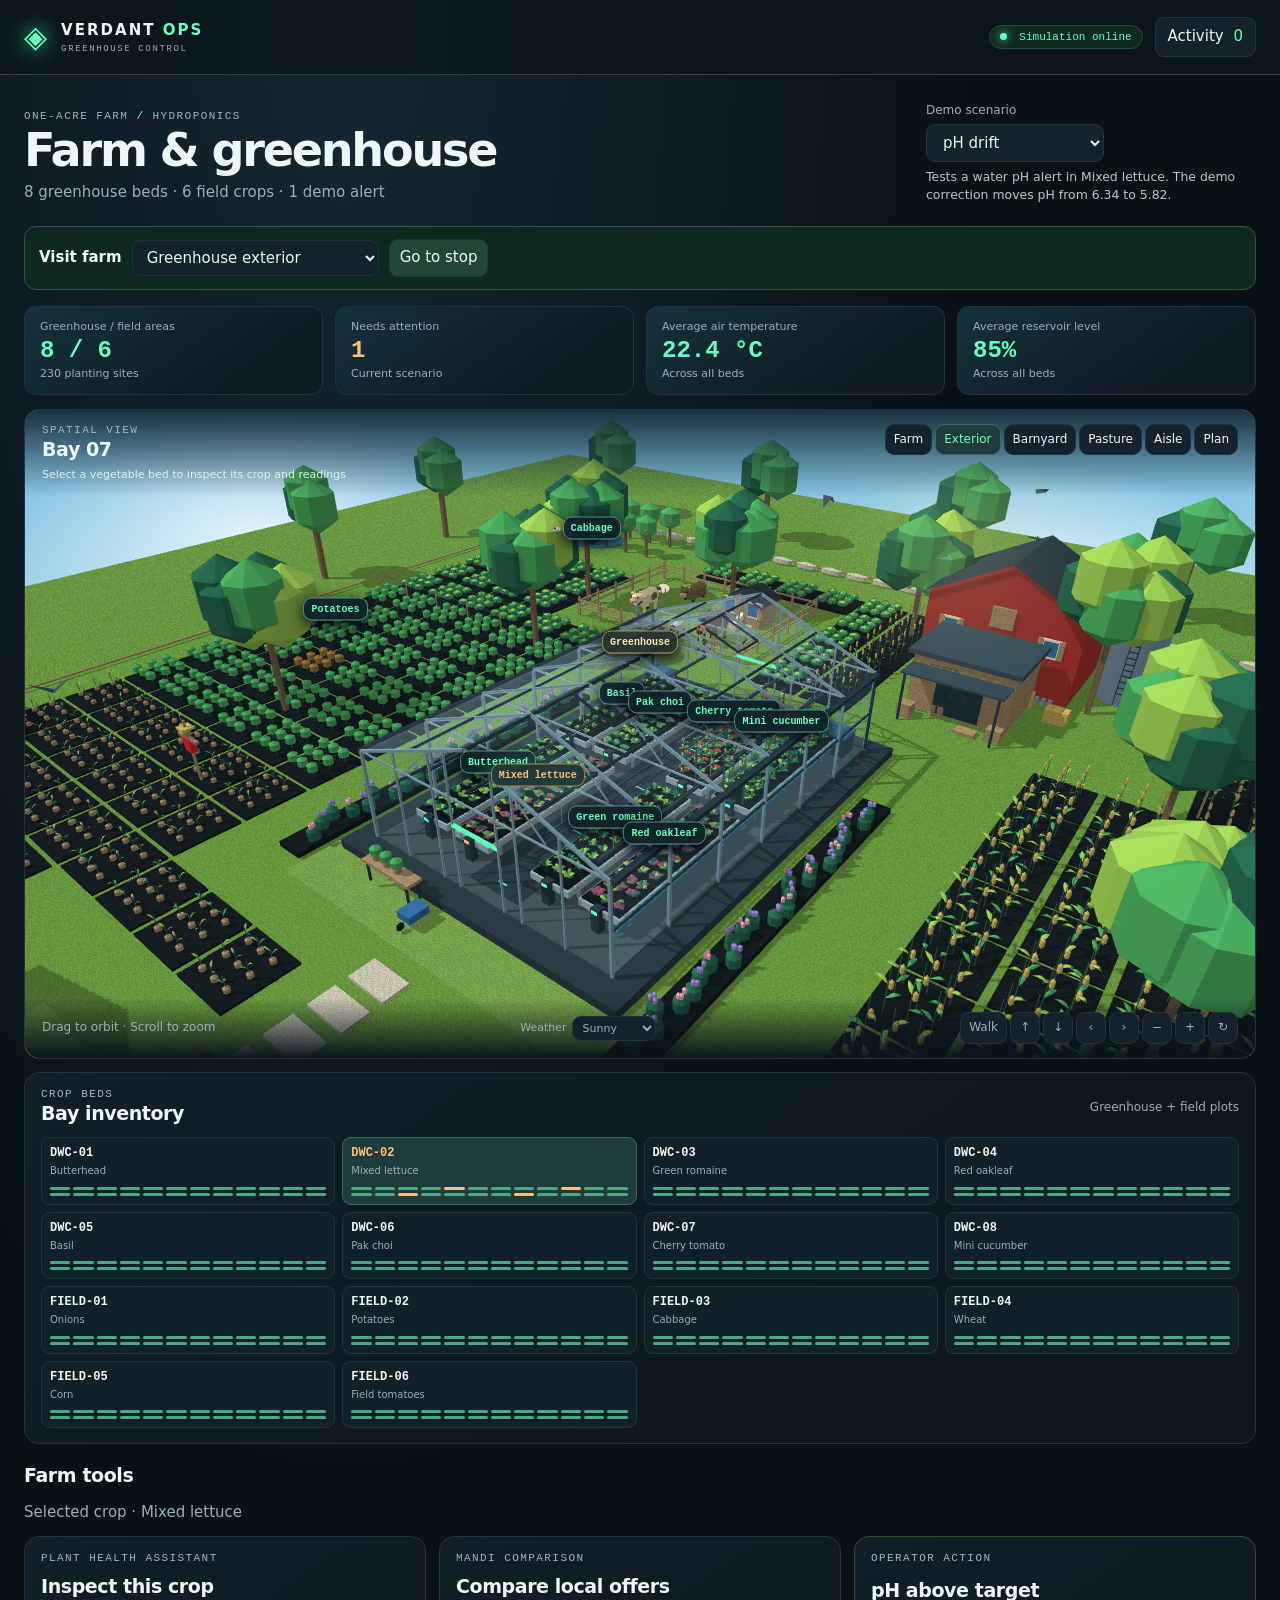
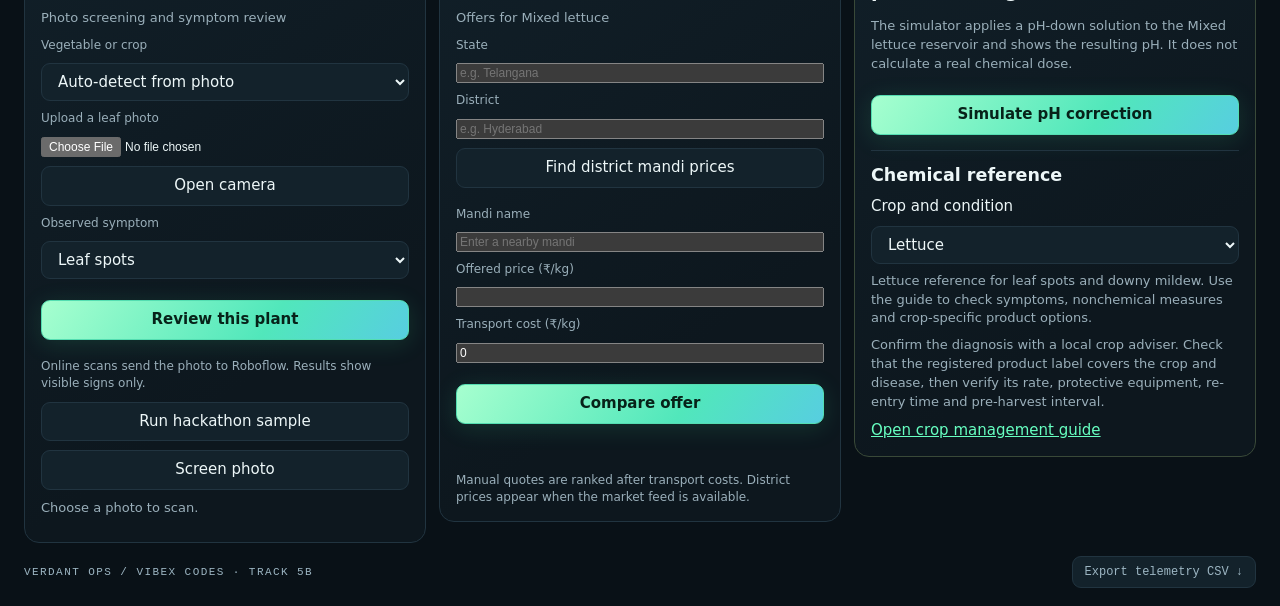
==== commit c9860441: "Add crop-specific chemical references and field disease samples" ====
--- a/index.html
+++ b/index.html
@@ -1,44 +1,44 @@
-<!doctype html>
-<html lang="en"><head><meta charset="utf-8"><meta name="viewport" content="width=device-width,initial-scale=1"><meta name="theme-color" content="#0a1218"><title>Verdant Ops · Greenhouse Control</title><meta name="description" content="Interactive hydroponic greenhouse digital twin."><link rel="stylesheet" href="style.css"></head>
-<body>
-<header class="top"><div class="brand"><span class="mark" aria-hidden="true">◈</span><div>VERDANT <b>OPS</b><small>GREENHOUSE CONTROL</small></div></div><div class="topright"><span class="badge"><i></i> Simulation online</span><button id="activity">Activity <span id="count">0</span></button></div></header>
-<main>
-<section class="intro"><div><div class="eyebrow">ONE-ACRE FARM <span> / </span> HYDROPONICS</div><h1>Farm & greenhouse</h1><p id="summary">Monitoring eight crop beds in Bay 07.</p></div><div class="scenario"><label for="scenario">Demo scenario</label><select id="scenario" aria-describedby="scenario-info"><option value="drift">pH drift</option><option value="heat">Heat spike</option><option value="normal">Normal operation</option></select><p id="scenario-info" aria-live="polite"></p></div></section>
-<nav class="visit" aria-label="Farm tour"><label for="visit-stop">Visit farm</label><select id="visit-stop"><optgroup label="Farmstead"><option value="farm">One-acre overview</option><option value="orbit" selected>Greenhouse exterior</option><option value="aisle">Inside greenhouse</option><option value="yard">Barnyard and machinery</option><option value="pasture">Animal pasture</option><option value="plan">Greenhouse floor plan</option></optgroup><optgroup id="visit-plots" label="Outdoor crop plots"></optgroup></select><button id="visit-go" type="button">Go to stop</button></nav><section class="bay-stats" aria-label="Greenhouse-wide simulated statistics">
-<div><span>Greenhouse / field areas</span><strong>8 / 6</strong><small>230 planting sites</small></div>
-<div><span>Needs attention</span><strong id="needs-attention">1</strong><small>Current scenario</small></div>
-<div><span>Average air temperature</span><strong id="bay-temp"></strong><small>Across all beds</small></div>
-<div><span>Average reservoir level</span><strong id="bay-water"></strong><small>Across all beds</small></div>
-</section>
-<div class="workspace">
-<section class="viewport" aria-labelledby="scene-title">
-<div class="viewport-top"><div><div class="eyebrow">SPATIAL VIEW</div><h2 id="scene-title">Bay 07</h2><p class="select-hint">Select a vegetable bed to inspect its crop and readings</p></div><div class="seg" id="views" aria-label="Camera view"><button data-view="farm" aria-pressed="false">Farm</button><button data-view="orbit" aria-pressed="true">Exterior</button><button data-view="yard" aria-pressed="false">Barnyard</button><button data-view="pasture" aria-pressed="false">Pasture</button><button data-view="aisle" aria-pressed="false">Aisle</button><button data-view="plan" aria-pressed="false">Plan</button></div></div>
-<div class="weather-overlay" aria-hidden="true"></div><canvas id="bird-flight" aria-hidden="true"></canvas><canvas id="farm-gl" aria-hidden="true" hidden></canvas><canvas id="scene" tabindex="0" aria-describedby="scene-help" aria-label="Three-dimensional greenhouse with eight crop beds"></canvas><div id="pins" aria-label="Inspect crops and farm features"></div>
-<div class="viewport-bottom"><span id="scene-help">Drag to orbit · Scroll to zoom</span><label class="weather-control">Weather <select id="scene-weather"><option value="sunny">Sunny</option><option value="overcast">Overcast</option><option value="rain">Rain</option></select></label><div class="camera-buttons" aria-label="Camera controls"><button id="walk-toggle" type="button" aria-pressed="false">Walk</button><button id="walk-forward" type="button" aria-label="Walk forward">↑</button><button id="walk-back" type="button" aria-label="Walk backward">↓</button><button id="left" aria-label="Rotate left">‹</button><button id="right" aria-label="Rotate right">›</button><button id="zoomout" aria-label="Zoom out">−</button><button id="zoomin" aria-label="Zoom in">+</button><button id="home" aria-label="Reset camera">↻</button></div></div>
-</section>
-<aside class="side feature-panel" id="feature-panel" hidden aria-labelledby="feature-name"><button id="close-feature" aria-label="Close feature details">Close ×</button><img id="feature-image" class="crop-image" alt=""><div class="panel"><div class="eyebrow">Farm feature</div><h2 id="feature-name"></h2><p id="feature-description"></p></div></aside><aside class="side" id="crop-dashboard" hidden><button id="close-crop" aria-label="Close crop dashboard">Close ×</button><img id="crop-image" class="crop-image" alt=""><section class="crop-profile" aria-labelledby="profile-name"><div class="eyebrow">Crop profile</div><h2 id="profile-name"></h2><p id="scientific-name"></p><p id="crop-description"></p><dl><div><dt>Common uses</dt><dd id="crop-uses"></dd></div><div><dt>Key nutrients</dt><dd id="crop-nutrients"></dd></div></dl><fieldset id="crop-rating"><legend>Your rating</legend></fieldset><a href="https://fdc.nal.usda.gov/" target="_blank" rel="noopener">USDA nutrition data</a></section>
-<section class="panel sensors"><div class="panelhead"><div><div class="eyebrow" id="zone-id"></div><h2 id="zone-name"></h2></div><span id="zone-state" class="status"></span></div><div id="readings" class="readings" aria-label="Sensor readings"></div></section>
-</aside>
-<section class="panel beds"><div class="panelhead"><div><div class="eyebrow">CROP BEDS</div><h2>Bay inventory</h2></div><span class="muted">Greenhouse + field plots</span></div><div id="bed-list"></div></section>
-<section class="panel trends" id="crop-trends" hidden><div class="panelhead"><div><div class="eyebrow" id="trend-legend">SENSOR HISTORY</div><h2 id="trend-title">pH trend</h2></div><div class="seg" id="ranges" aria-label="Chart range"><button data-range="1" aria-pressed="false">1 h</button><button data-range="24" aria-pressed="true">24 h</button><button data-range="168" aria-pressed="false">7 d</button></div></div><canvas id="chart" role="img" aria-label="Simulated sensor history"></canvas><div class="axis"><span id="range-label"></span><span>NOW</span></div></section>
-</div>
-<section id="farm-tools" aria-labelledby="farm-tools-title"><h2 id="farm-tools-title">Farm tools</h2><p class="muted" id="tools-context"></p><div class="farm-tools-grid"><section class="panel health"><div class="eyebrow">PLANT HEALTH ASSISTANT</div><h2 id="health-title">Inspect this crop</h2><p class="muted">Photo screening and symptom review</p><label for="screen-crop">Vegetable or crop</label><select id="screen-crop"><option value="">Auto-detect from photo</option></select><label for="leaf-photo">Upload a leaf photo</label><input type="file" id="leaf-photo" accept="image/*"><button type="button" id="open-camera">Open camera</button><dialog id="photo-camera"><h2>Capture crop photo</h2><video id="camera-feed" autoplay playsinline muted aria-label="Camera preview"></video><p id="camera-status" role="status"></p><div class="dialog-actions"><button type="button" id="close-camera">Cancel</button><button type="button" id="capture-photo" disabled>Capture photo</button></div></dialog><img id="leaf-preview" alt="Uploaded leaf for inspection" hidden><label for="symptom">Observed symptom</label><select id="symptom"><option value="spots">Leaf spots</option><option value="yellow">Yellowing leaves</option><option value="wilt">Wilting</option><option value="pests">Visible pests</option></select><button id="inspect-plant" class="primary">Review this plant</button><p id="health-advice" role="status"></p><small>Online scans send the photo to Roboflow. Results show visible signs only.</small><button type="button" id="demo-case">Run hackathon sample</button><button type="button" id="scan-mould">Screen photo</button><p id="vegetable-result" hidden></p><p id="mould-result" role="status">Choose a photo to scan.</p><p id="offline-photo-status" role="status"></p><section id="care-card" hidden><h3 id="care-name">Treatment guidance</h3><p id="care-steps"></p><a id="care-source" hidden target="_blank" rel="noopener">Read crop guidance</a></section></section>
-<section class="panel health"><div class="eyebrow">MANDI COMPARISON</div><h2>Compare local offers</h2><p class="muted" id="offer-crop"></p><form id="market-lookup" class="health"><label for="market-state">State</label><input id="market-state" required maxlength="70" placeholder="e.g. Telangana"><label for="market-district">District</label><input id="market-district" required maxlength="70" placeholder="e.g. Hyderabad"><button type="submit">Find district mandi prices</button></form><div id="market-results" aria-live="polite"></div><form id="offer-form" class="health"><label for="market">Mandi name</label><input id="market" required maxlength="60" placeholder="Enter a nearby mandi"><label for="price">Offered price (₹/kg)</label><input id="price" type="number" required min="0.01" max="100000" step="0.01"><label for="transport">Transport cost (₹/kg)</label><input id="transport" type="number" required min="0" max="100000" step="0.01" value="0"><button class="primary">Compare offer</button></form><ol id="offer-list" aria-live="polite"></ol><small>Manual quotes are ranked after transport costs. District prices appear when the market feed is available.</small></section>
-<section class="panel response"><div class="eyebrow">OPERATOR ACTION</div><h2 id="action-title"></h2><p id="action-copy"></p><button id="respond" class="primary"></button><div id="result" role="status"></div>
-<section class="chemical-reference" aria-labelledby="chemical-title">
-<h3 id="chemical-title">Chemical reference</h3>
-<label for="chemical-case">Crop and condition</label>
-<select id="chemical-case"><option value="early">Tomato or potato early blight</option><option value="leaf">Tomato leaf mold</option><option value="gray">Tomato gray mold</option></select>
-<p id="chemical-advice" aria-live="polite"></p>
-<p class="muted">Confirm the diagnosis with a local crop adviser. Check that the registered product label covers the crop and disease, then verify its rate, protective equipment, re-entry time and pre-harvest interval.</p>
-<a id="chemical-source" target="_blank" rel="noopener">University of Minnesota Extension guidance</a>
-</section></section>
-</div></section>
-<footer><span>VERDANT OPS / VIBEX CODES · TRACK 5B</span><button id="download">Export telemetry CSV ↓</button></footer>
-</main>
-<dialog id="log"><div class="panelhead"><div><div class="eyebrow">BAY 07</div><h2>Activity log</h2></div><button id="close-log" aria-label="Close activity log">×</button></div><p class="muted">Simulation events are stored in this browser.</p><ol id="entries"></ol></dialog>
-<dialog id="confirm"><div class="eyebrow">SIMULATOR</div><h2 id="confirm-title"></h2><p id="confirm-copy"></p><div class="dialog-actions"><button id="cancel">Cancel</button><button class="primary" id="apply">Run simulation</button></div></dialog>
-<script defer src="assets/geometry.js"></script><script defer src="farm-renderer.js"></script><script defer src="app.js"></script>
-</body></html>
-
-
+<!doctype html>
+<html lang="en"><head><meta charset="utf-8"><meta name="viewport" content="width=device-width,initial-scale=1"><meta name="theme-color" content="#0a1218"><title>Verdant Ops · Greenhouse Control</title><meta name="description" content="Interactive hydroponic greenhouse digital twin."><link rel="stylesheet" href="style.css"></head>
+<body>
+<header class="top"><div class="brand"><span class="mark" aria-hidden="true">◈</span><div>VERDANT <b>OPS</b><small>GREENHOUSE CONTROL</small></div></div><div class="topright"><span class="badge"><i></i> Simulation online</span><button id="activity">Activity <span id="count">0</span></button></div></header>
+<main>
+<section class="intro"><div><div class="eyebrow">ONE-ACRE FARM <span> / </span> HYDROPONICS</div><h1>Farm & greenhouse</h1><p id="summary">Monitoring eight crop beds in Bay 07.</p></div><div class="scenario"><label for="scenario">Demo scenario</label><select id="scenario" aria-describedby="scenario-info"><option value="drift">pH drift</option><option value="heat">Heat spike</option><option value="normal">Normal operation</option></select><p id="scenario-info" aria-live="polite"></p></div></section>
+<nav class="visit" aria-label="Farm tour"><label for="visit-stop">Visit farm</label><select id="visit-stop"><optgroup label="Farmstead"><option value="farm">One-acre overview</option><option value="orbit" selected>Greenhouse exterior</option><option value="aisle">Inside greenhouse</option><option value="yard">Barnyard and machinery</option><option value="pasture">Animal pasture</option><option value="plan">Greenhouse floor plan</option></optgroup><optgroup id="visit-plots" label="Outdoor crop plots"></optgroup></select><button id="visit-go" type="button">Go to stop</button></nav><section class="bay-stats" aria-label="Greenhouse-wide simulated statistics">
+<div><span>Greenhouse / field areas</span><strong>8 / 6</strong><small>230 planting sites</small></div>
+<div><span>Needs attention</span><strong id="needs-attention">1</strong><small>Current scenario</small></div>
+<div><span>Average air temperature</span><strong id="bay-temp"></strong><small>Across all beds</small></div>
+<div><span>Average reservoir level</span><strong id="bay-water"></strong><small>Across all beds</small></div>
+</section>
+<div class="workspace">
+<section class="viewport" aria-labelledby="scene-title">
+<div class="viewport-top"><div><div class="eyebrow">SPATIAL VIEW</div><h2 id="scene-title">Bay 07</h2><p class="select-hint">Select a vegetable bed to inspect its crop and readings</p></div><div class="seg" id="views" aria-label="Camera view"><button data-view="farm" aria-pressed="false">Farm</button><button data-view="orbit" aria-pressed="true">Exterior</button><button data-view="yard" aria-pressed="false">Barnyard</button><button data-view="pasture" aria-pressed="false">Pasture</button><button data-view="aisle" aria-pressed="false">Aisle</button><button data-view="plan" aria-pressed="false">Plan</button></div></div>
+<div class="weather-overlay" aria-hidden="true"></div><canvas id="bird-flight" aria-hidden="true"></canvas><canvas id="farm-gl" aria-hidden="true" hidden></canvas><canvas id="scene" tabindex="0" aria-describedby="scene-help" aria-label="Three-dimensional greenhouse with eight crop beds"></canvas><div id="pins" aria-label="Inspect crops and farm features"></div>
+<div class="viewport-bottom"><span id="scene-help">Drag to orbit · Scroll to zoom</span><label class="weather-control">Weather <select id="scene-weather"><option value="sunny">Sunny</option><option value="overcast">Overcast</option><option value="rain">Rain</option></select></label><div class="camera-buttons" aria-label="Camera controls"><button id="walk-toggle" type="button" aria-pressed="false">Walk</button><button id="walk-forward" type="button" aria-label="Walk forward">↑</button><button id="walk-back" type="button" aria-label="Walk backward">↓</button><button id="left" aria-label="Rotate left">‹</button><button id="right" aria-label="Rotate right">›</button><button id="zoomout" aria-label="Zoom out">−</button><button id="zoomin" aria-label="Zoom in">+</button><button id="home" aria-label="Reset camera">↻</button></div></div>
+</section>
+<aside class="side feature-panel" id="feature-panel" hidden aria-labelledby="feature-name"><button id="close-feature" aria-label="Close feature details">Close ×</button><img id="feature-image" class="crop-image" alt=""><div class="panel"><div class="eyebrow">Farm feature</div><h2 id="feature-name"></h2><p id="feature-description"></p></div></aside><aside class="side" id="crop-dashboard" hidden><button id="close-crop" aria-label="Close crop dashboard">Close ×</button><img id="crop-image" class="crop-image" alt=""><section class="crop-profile" aria-labelledby="profile-name"><div class="eyebrow">Crop profile</div><h2 id="profile-name"></h2><p id="scientific-name"></p><p id="crop-sample" role="status"></p><p id="crop-description"></p><dl><div><dt>Common uses</dt><dd id="crop-uses"></dd></div><div><dt>Key nutrients</dt><dd id="crop-nutrients"></dd></div></dl><fieldset id="crop-rating"><legend>Your rating</legend></fieldset><a href="https://fdc.nal.usda.gov/" target="_blank" rel="noopener">USDA nutrition data</a></section>
+<section class="panel sensors"><div class="panelhead"><div><div class="eyebrow" id="zone-id"></div><h2 id="zone-name"></h2></div><span id="zone-state" class="status"></span></div><div id="readings" class="readings" aria-label="Sensor readings"></div></section>
+</aside>
+<section class="panel beds"><div class="panelhead"><div><div class="eyebrow">CROP BEDS</div><h2>Bay inventory</h2></div><span class="muted">Greenhouse + field plots</span></div><div id="bed-list"></div></section>
+<section class="panel trends" id="crop-trends" hidden><div class="panelhead"><div><div class="eyebrow" id="trend-legend">SENSOR HISTORY</div><h2 id="trend-title">pH trend</h2></div><div class="seg" id="ranges" aria-label="Chart range"><button data-range="1" aria-pressed="false">1 h</button><button data-range="24" aria-pressed="true">24 h</button><button data-range="168" aria-pressed="false">7 d</button></div></div><canvas id="chart" role="img" aria-label="Simulated sensor history"></canvas><div class="axis"><span id="range-label"></span><span>NOW</span></div></section>
+</div>
+<section id="farm-tools" aria-labelledby="farm-tools-title"><h2 id="farm-tools-title">Farm tools</h2><p class="muted" id="tools-context"></p><div class="farm-tools-grid"><section class="panel health"><div class="eyebrow">PLANT HEALTH ASSISTANT</div><h2 id="health-title">Inspect this crop</h2><p class="muted">Photo screening and symptom review</p><label for="screen-crop">Vegetable or crop</label><select id="screen-crop"><option value="">Auto-detect from photo</option></select><label for="leaf-photo">Upload a leaf photo</label><input type="file" id="leaf-photo" accept="image/*"><button type="button" id="open-camera">Open camera</button><dialog id="photo-camera"><h2>Capture crop photo</h2><video id="camera-feed" autoplay playsinline muted aria-label="Camera preview"></video><p id="camera-status" role="status"></p><div class="dialog-actions"><button type="button" id="close-camera">Cancel</button><button type="button" id="capture-photo" disabled>Capture photo</button></div></dialog><img id="leaf-preview" alt="Uploaded leaf for inspection" hidden><label for="symptom">Observed symptom</label><select id="symptom"><option value="spots">Leaf spots</option><option value="yellow">Yellowing leaves</option><option value="wilt">Wilting</option><option value="pests">Visible pests</option></select><button id="inspect-plant" class="primary">Review this plant</button><p id="health-advice" role="status"></p><small>Online scans send the photo to Roboflow. Results show visible signs only.</small><button type="button" id="demo-case">Run hackathon sample</button><button type="button" id="scan-mould">Screen photo</button><p id="vegetable-result" hidden></p><p id="mould-result" role="status">Choose a photo to scan.</p><p id="offline-photo-status" role="status"></p><section id="care-card" hidden><h3 id="care-name">Treatment guidance</h3><p id="care-steps"></p><a id="care-source" hidden target="_blank" rel="noopener">Read crop guidance</a></section></section>
+<section class="panel health"><div class="eyebrow">MANDI COMPARISON</div><h2>Compare local offers</h2><p class="muted" id="offer-crop"></p><form id="market-lookup" class="health"><label for="market-state">State</label><input id="market-state" required maxlength="70" placeholder="e.g. Telangana"><label for="market-district">District</label><input id="market-district" required maxlength="70" placeholder="e.g. Hyderabad"><button type="submit">Find district mandi prices</button></form><div id="market-results" aria-live="polite"></div><form id="offer-form" class="health"><label for="market">Mandi name</label><input id="market" required maxlength="60" placeholder="Enter a nearby mandi"><label for="price">Offered price (₹/kg)</label><input id="price" type="number" required min="0.01" max="100000" step="0.01"><label for="transport">Transport cost (₹/kg)</label><input id="transport" type="number" required min="0" max="100000" step="0.01" value="0"><button class="primary">Compare offer</button></form><ol id="offer-list" aria-live="polite"></ol><small>Manual quotes are ranked after transport costs. District prices appear when the market feed is available.</small></section>
+<section class="panel response"><div class="eyebrow">OPERATOR ACTION</div><h2 id="action-title"></h2><p id="action-copy"></p><button id="respond" class="primary"></button><div id="result" role="status"></div>
+<section class="chemical-reference" aria-labelledby="chemical-title">
+<h3 id="chemical-title">Chemical reference</h3>
+<label for="chemical-case">Crop and condition</label>
+<select id="chemical-case"></select>
+<p id="chemical-advice" aria-live="polite"></p>
+<p class="muted">Confirm the diagnosis with a local crop adviser. Check that the registered product label covers the crop and disease, then verify its rate, protective equipment, re-entry time and pre-harvest interval.</p>
+<a id="chemical-source" target="_blank" rel="noopener">Open crop management guide</a>
+</section></section>
+</div></section>
+<footer><span>VERDANT OPS / VIBEX CODES · TRACK 5B</span><button id="download">Export telemetry CSV ↓</button></footer>
+</main>
+<dialog id="log"><div class="panelhead"><div><div class="eyebrow">BAY 07</div><h2>Activity log</h2></div><button id="close-log" aria-label="Close activity log">×</button></div><p class="muted">Simulation events are stored in this browser.</p><ol id="entries"></ol></dialog>
+<dialog id="confirm"><div class="eyebrow">SIMULATOR</div><h2 id="confirm-title"></h2><p id="confirm-copy"></p><div class="dialog-actions"><button id="cancel">Cancel</button><button class="primary" id="apply">Run simulation</button></div></dialog>
+<script defer src="assets/geometry.js"></script><script defer src="farm-renderer.js"></script><script defer src="app.js"></script>
+</body></html>
+
+
